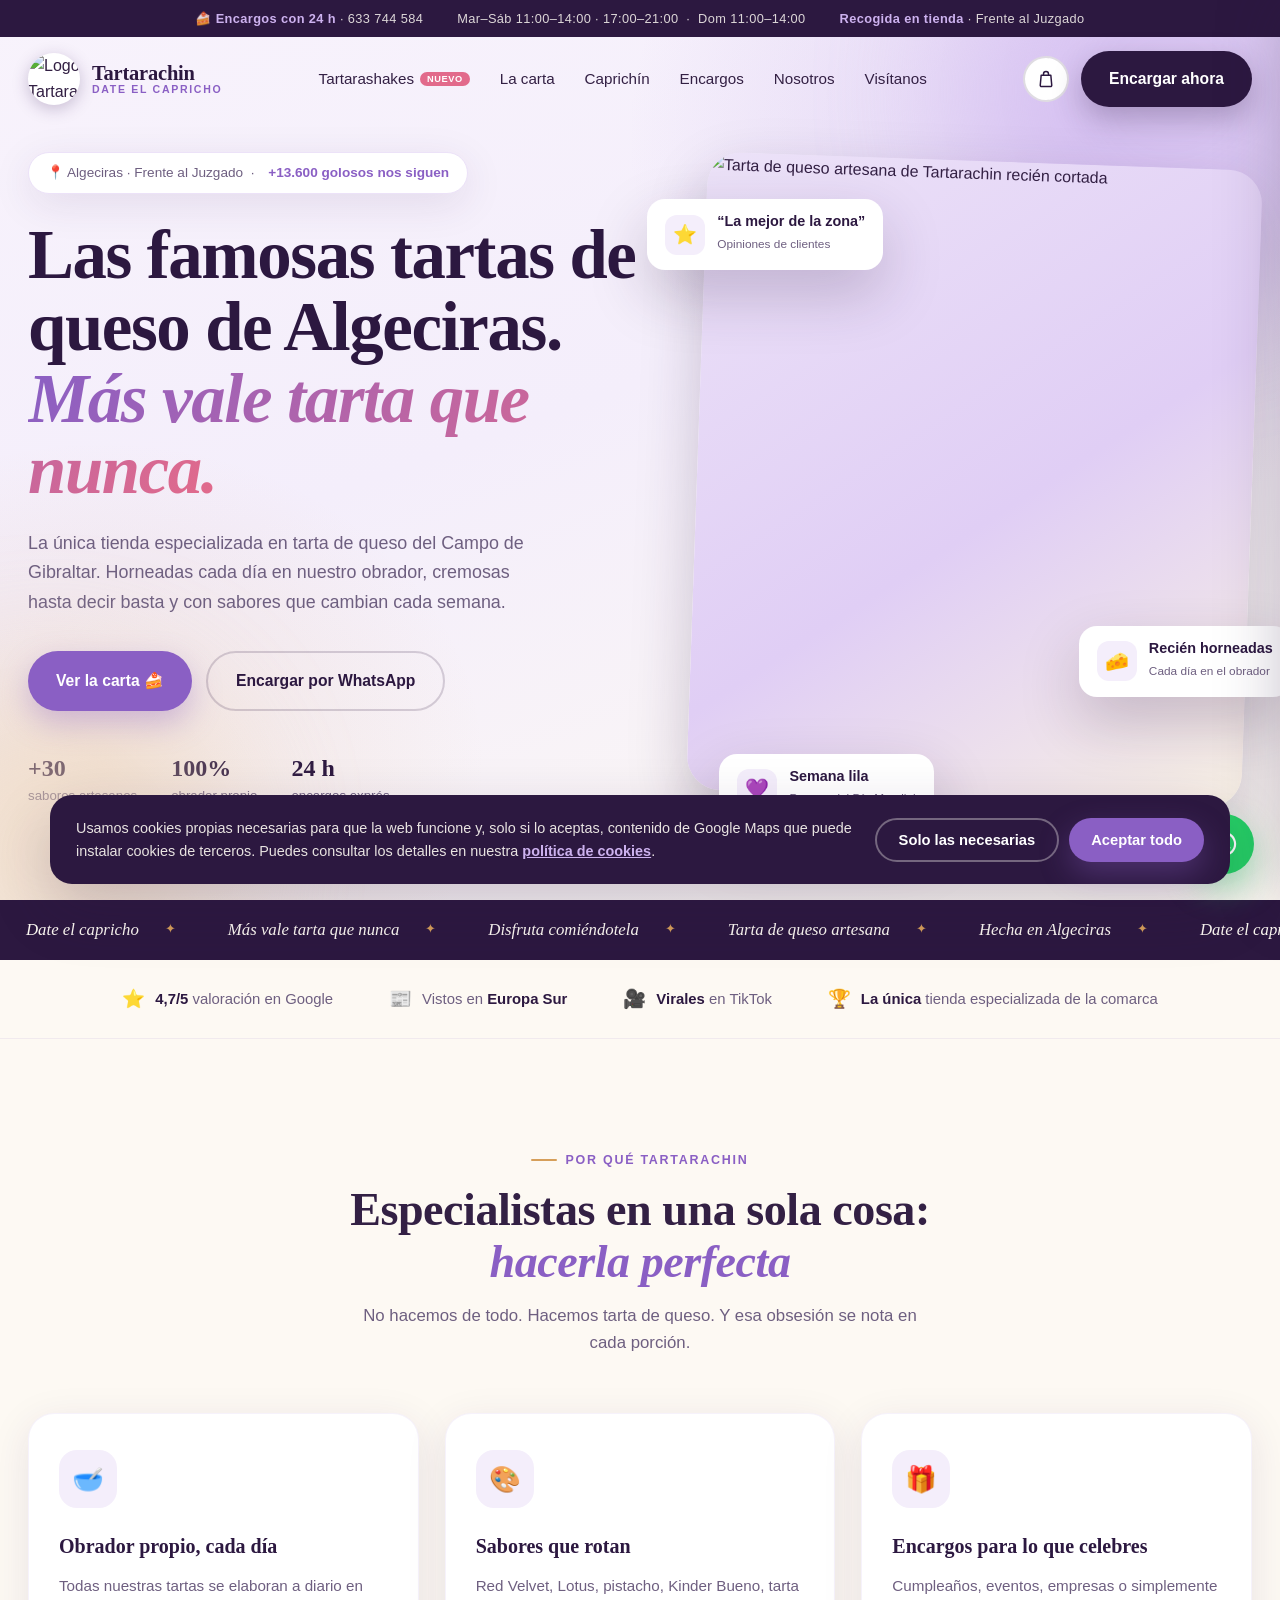
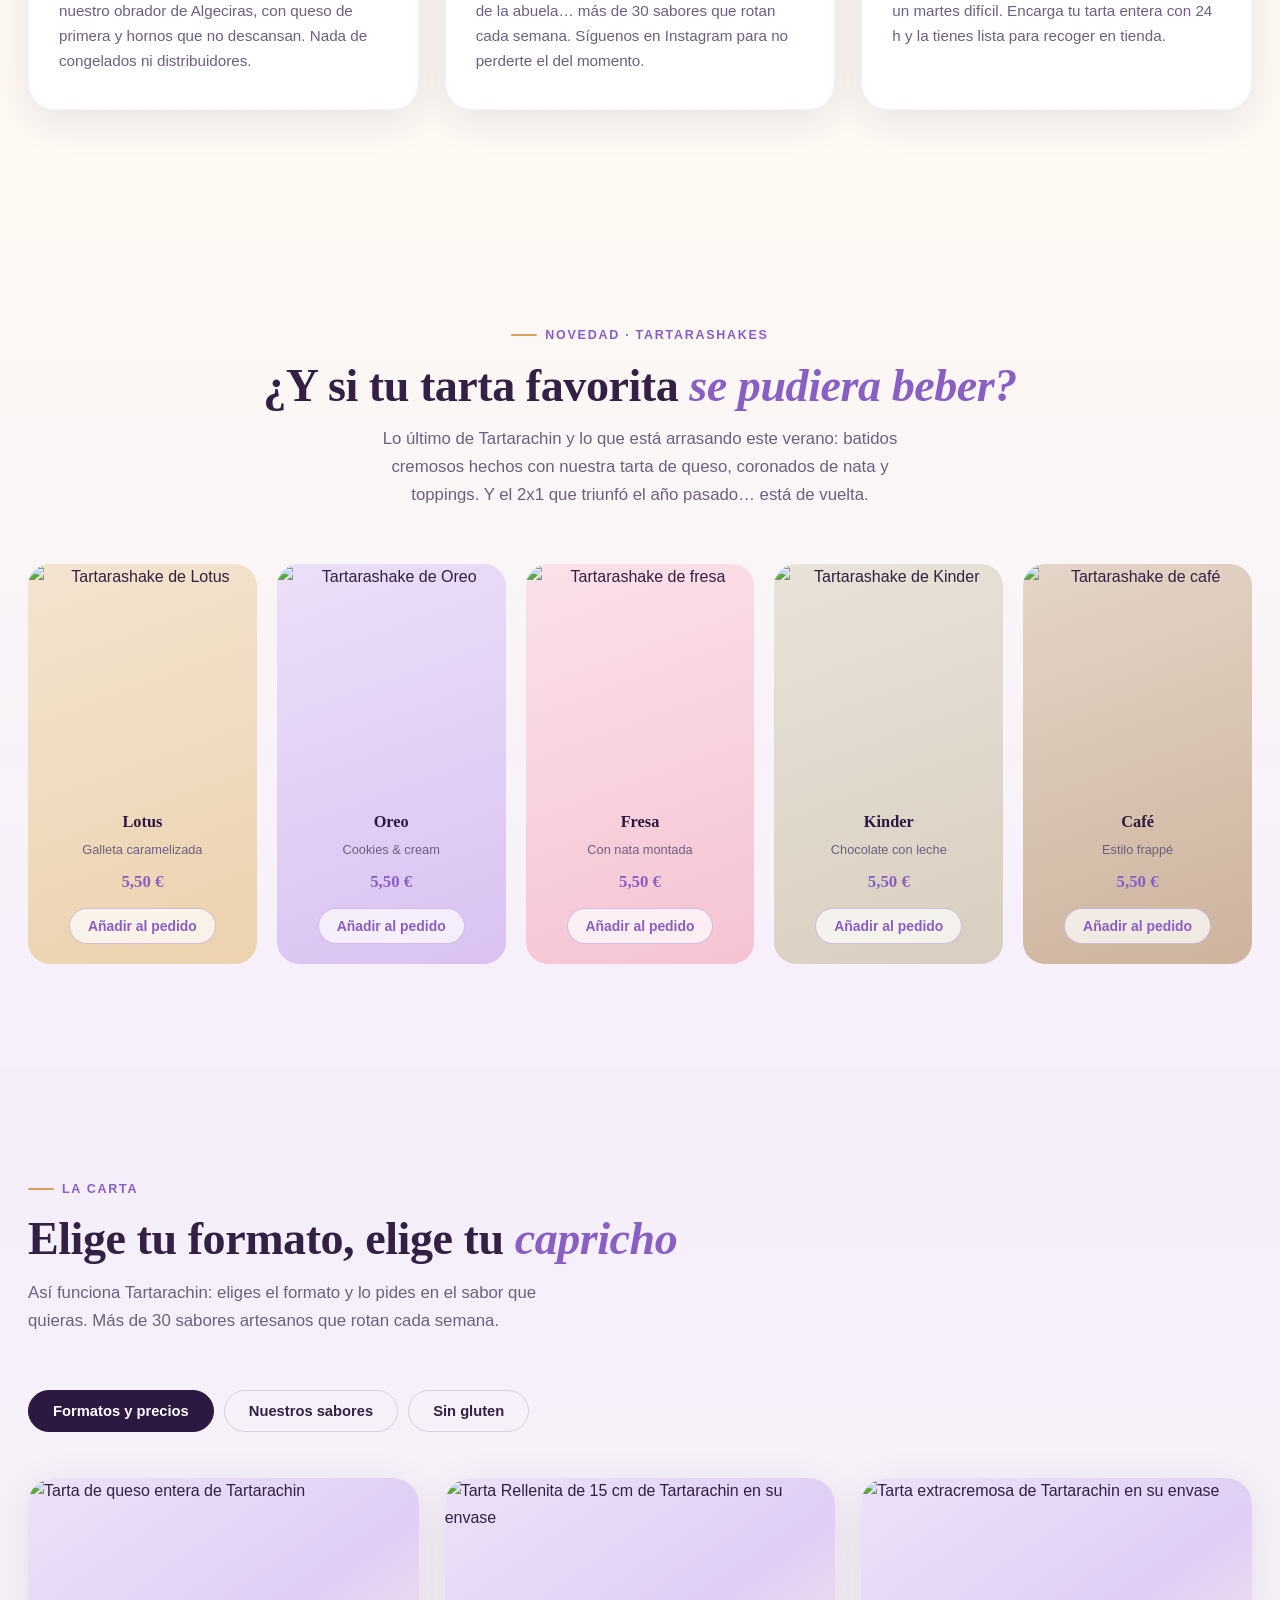
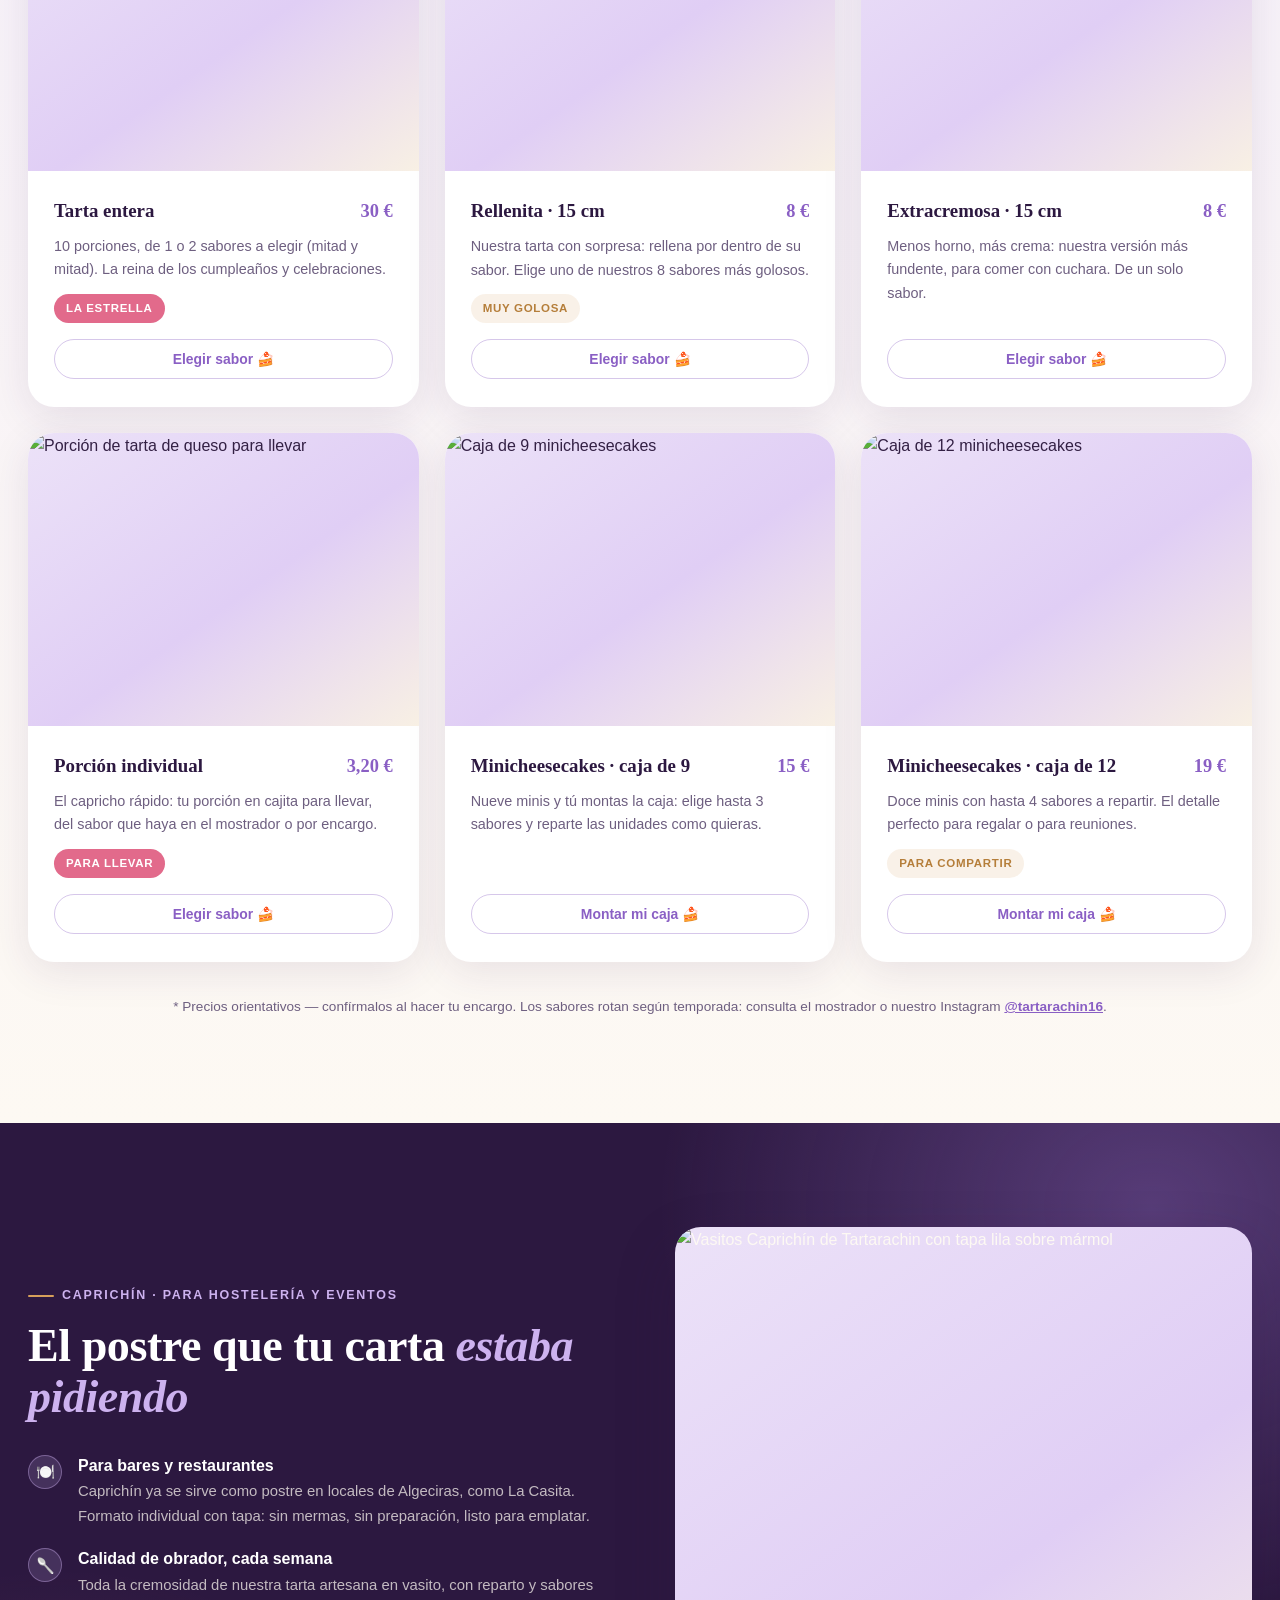
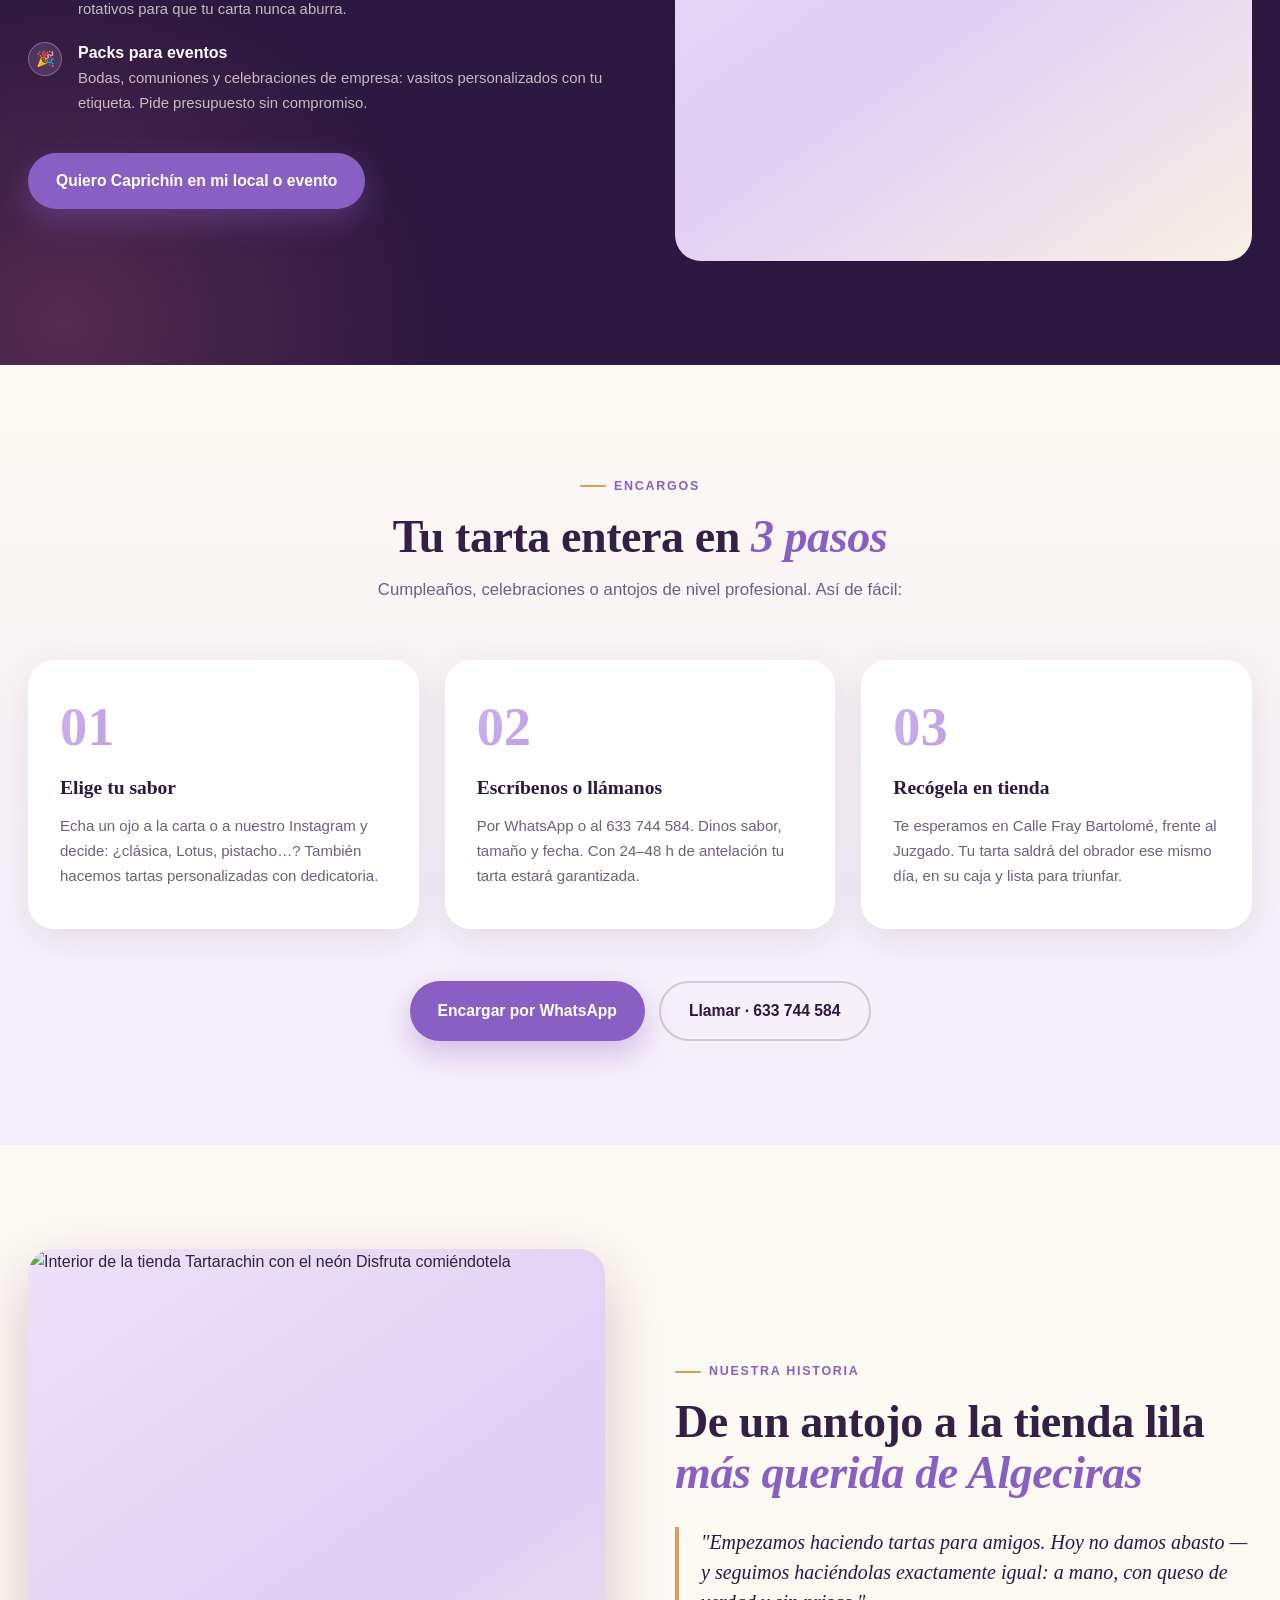
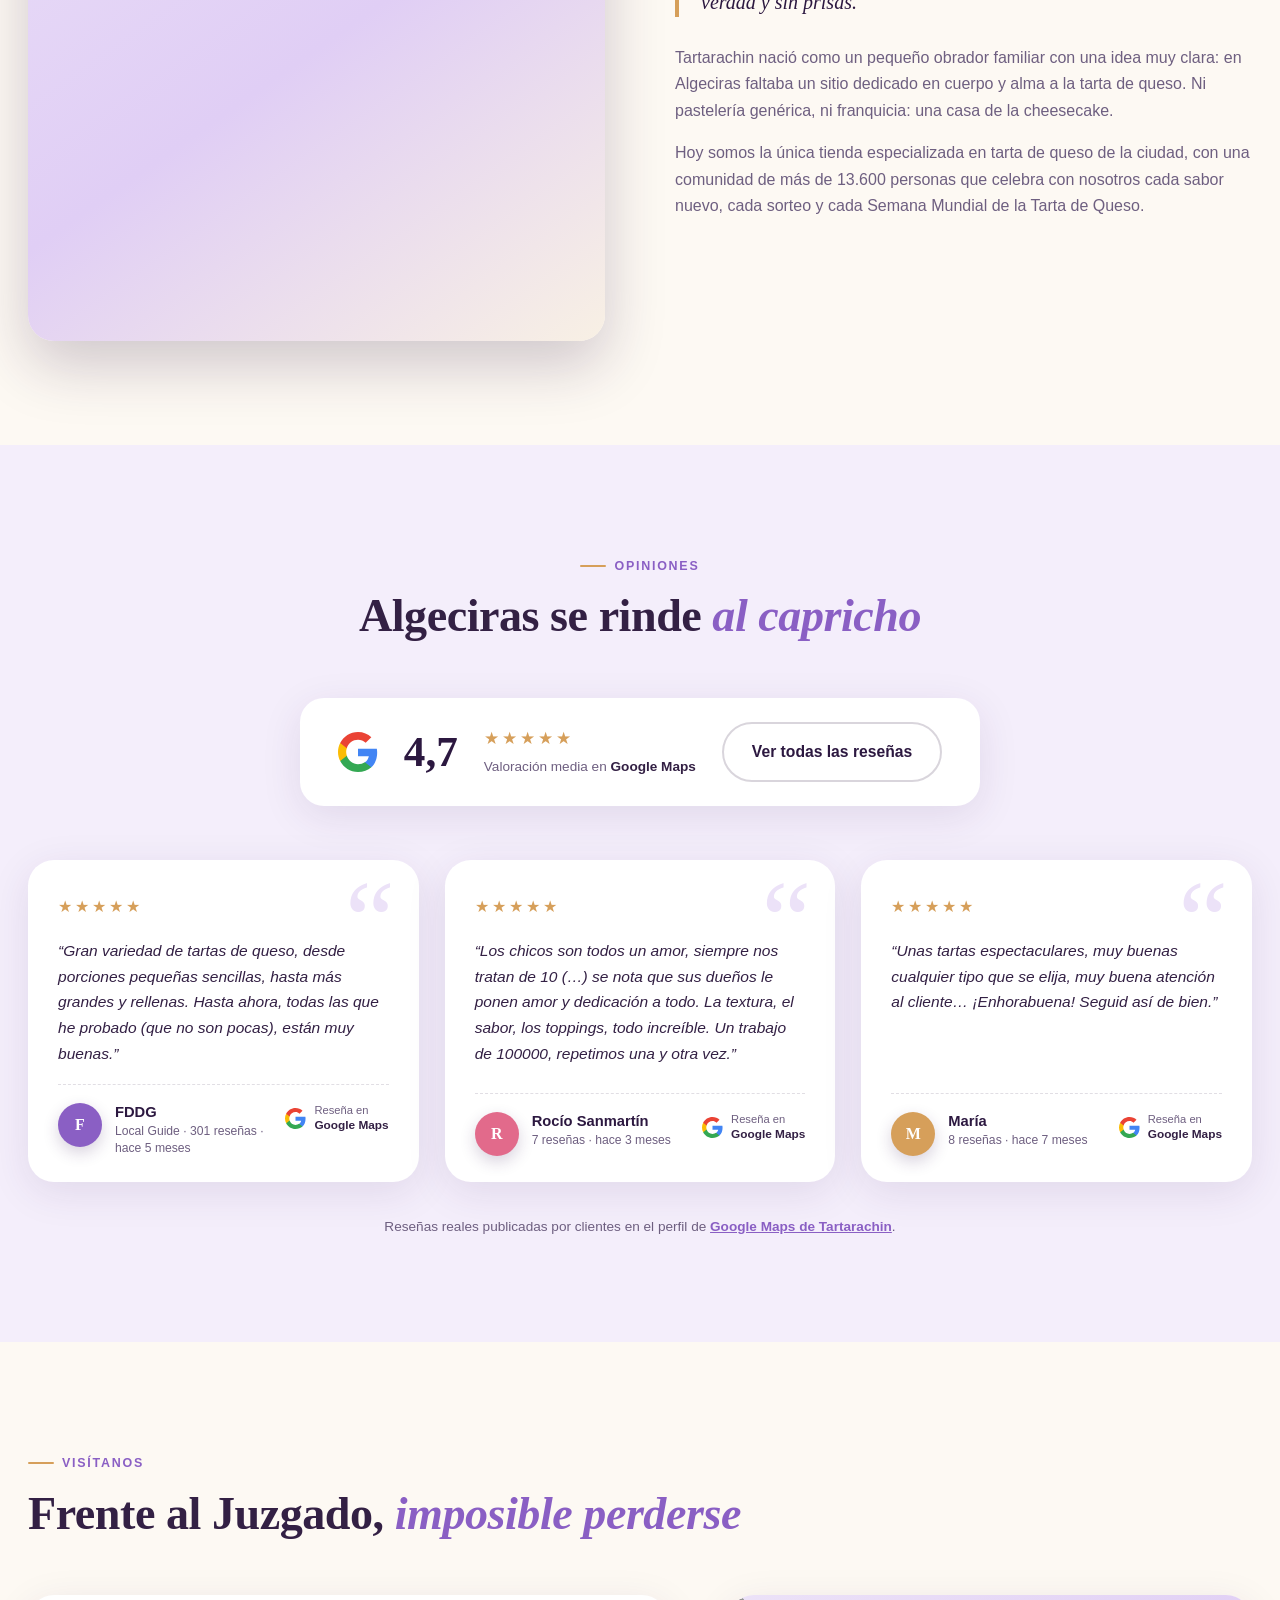
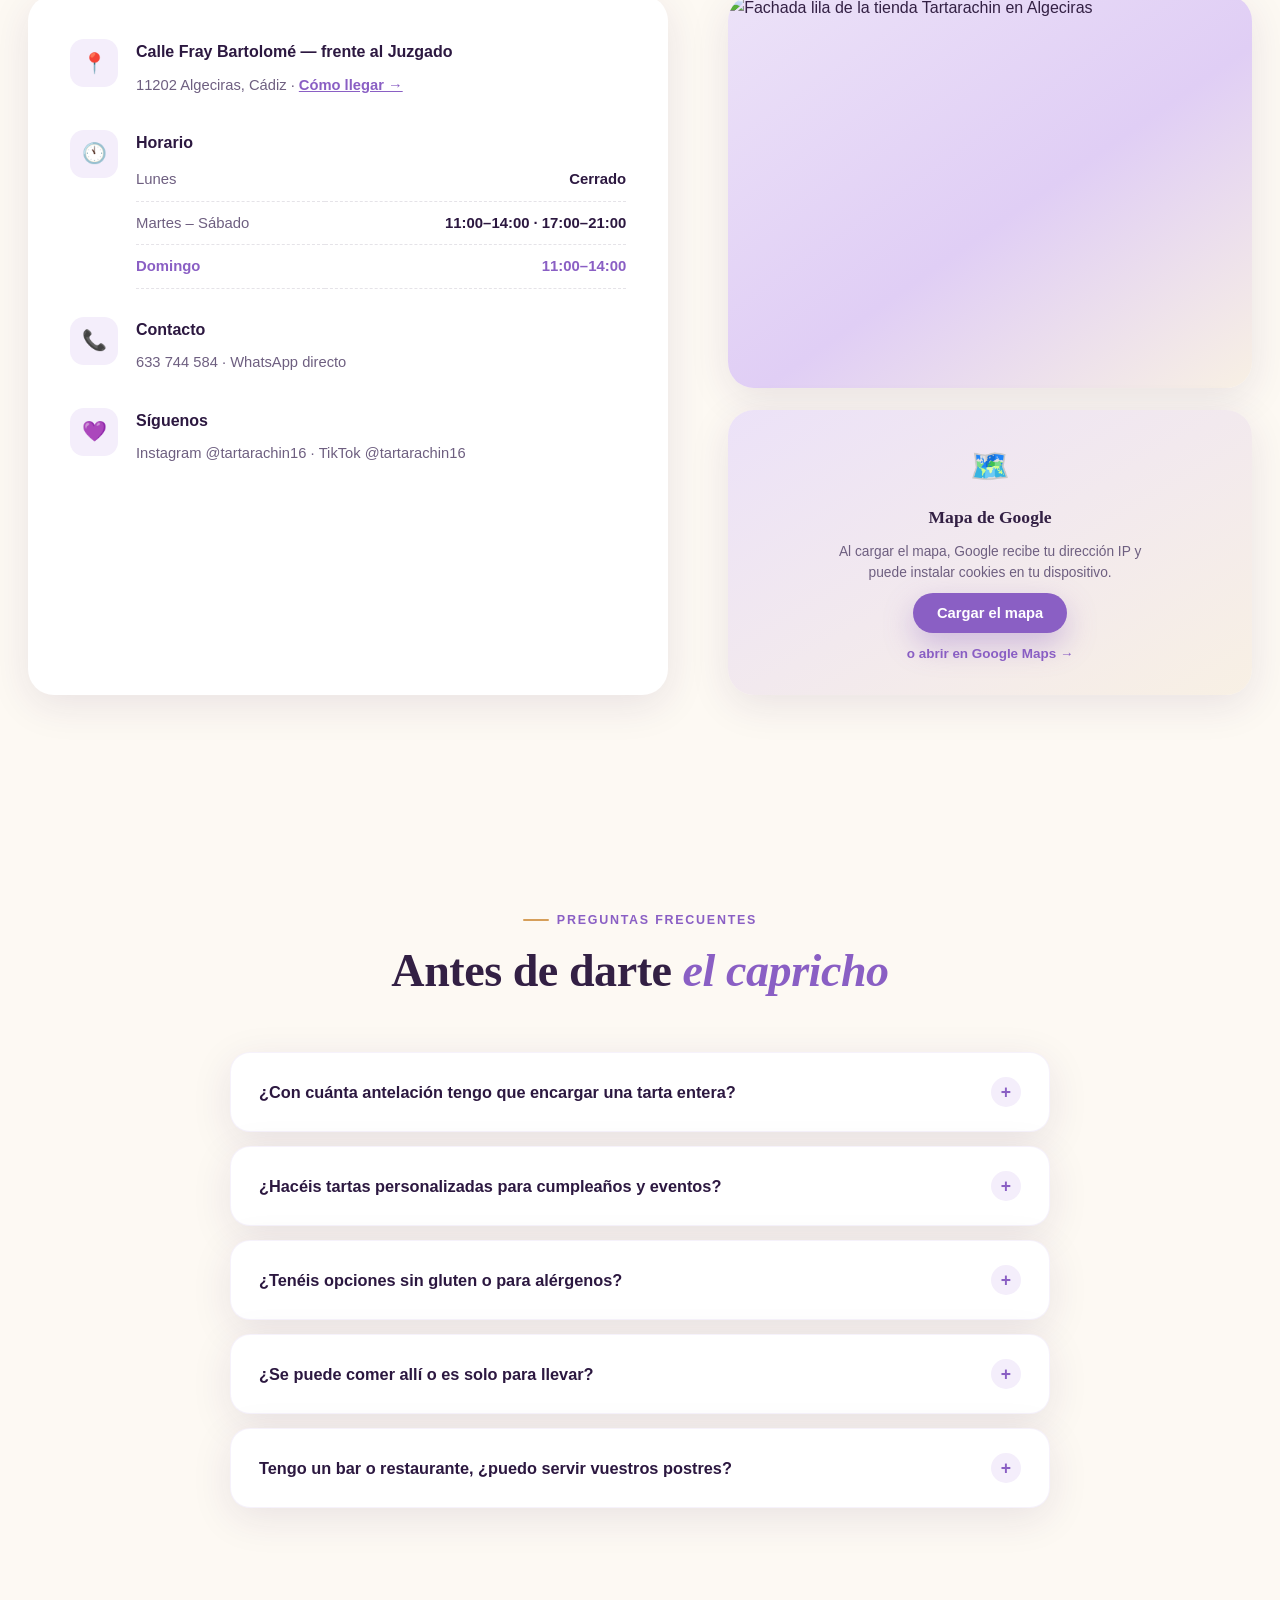
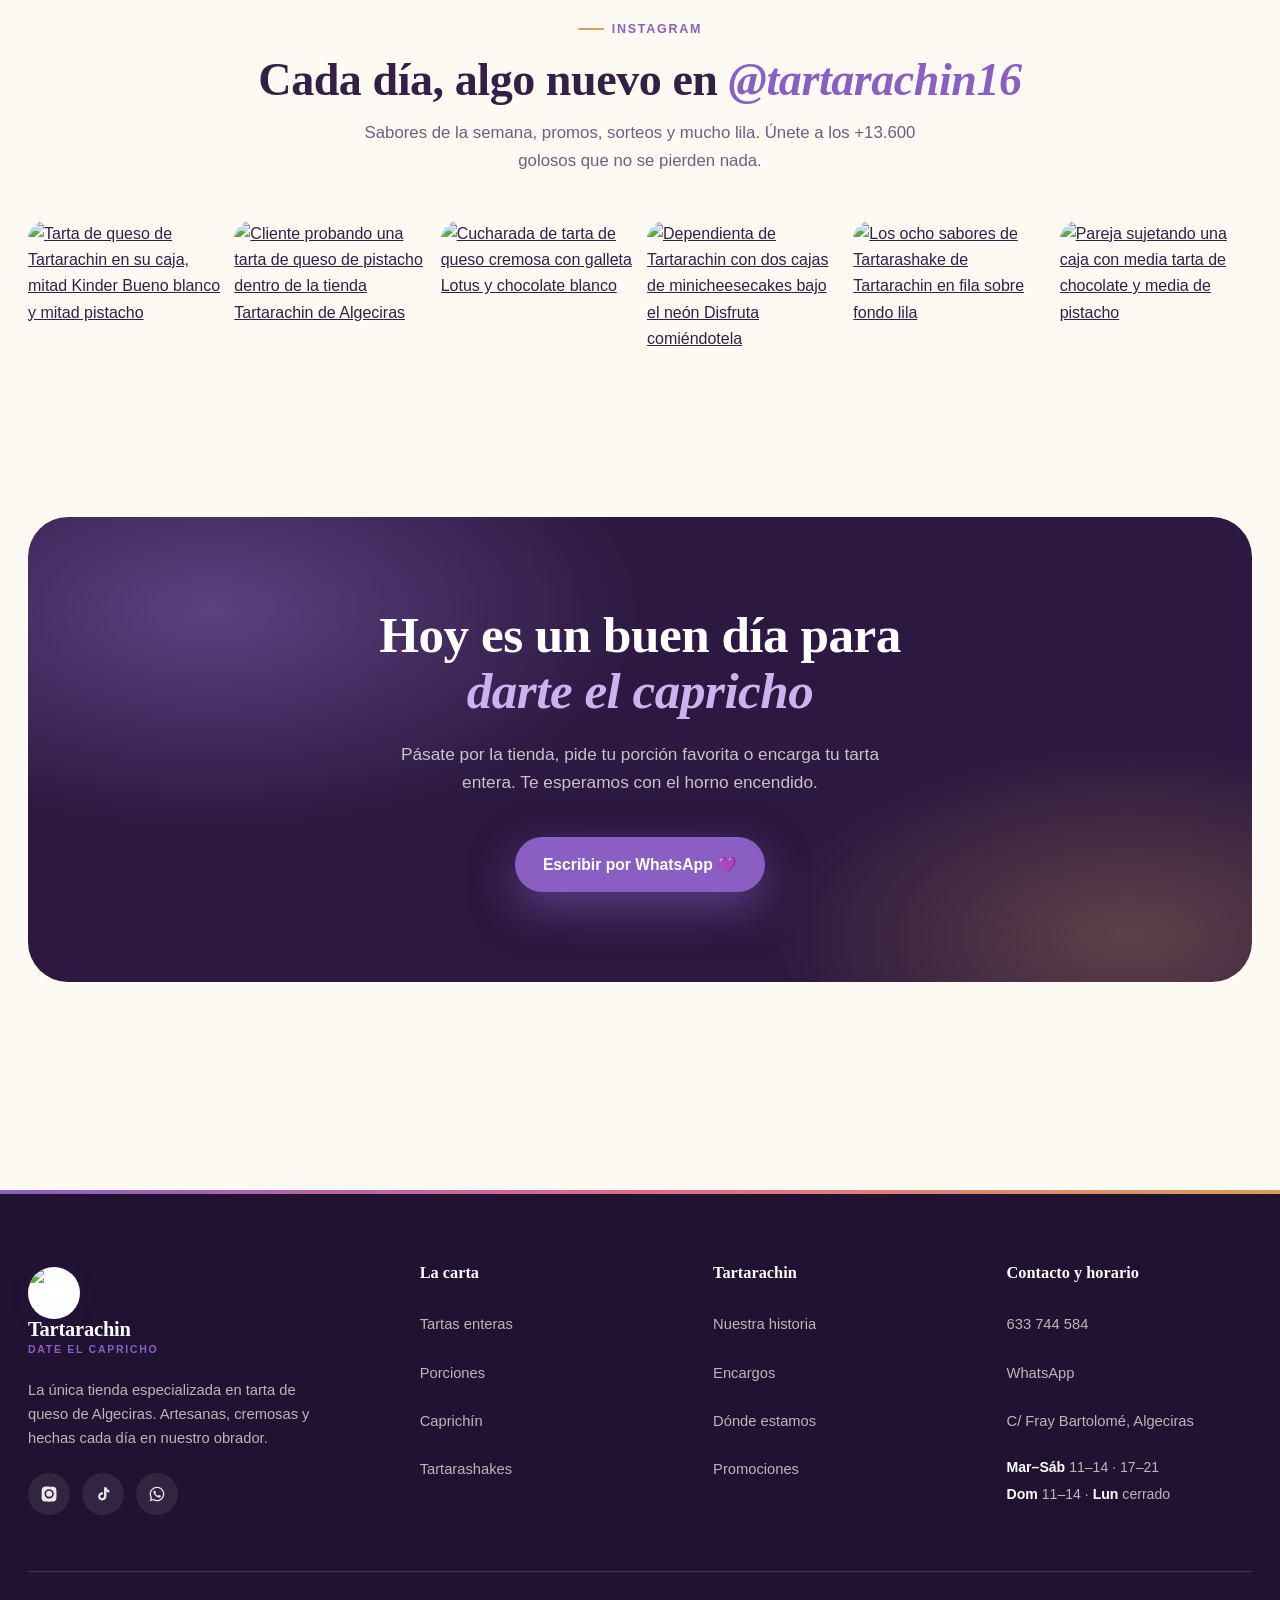
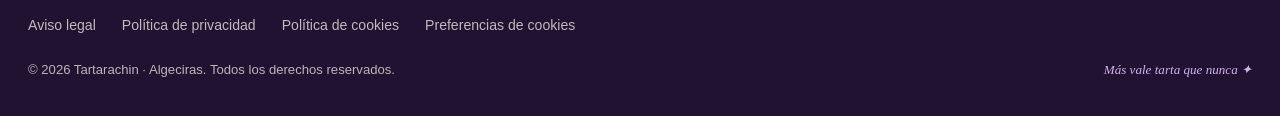
==== index.html @ ac7dce31 "Add files via upload" ====
<!DOCTYPE html>
<html lang="es">
<head>
<meta charset="UTF-8">
<meta name="robots" content="noindex, nofollow">
<meta name="viewport" content="width=device-width, initial-scale=1.0">
<title>Tartarachin · Las famosas tartas de queso de Algeciras</title>
<meta name="description" content="Tartarachin, la única tienda especializada en tarta de queso de Algeciras. Tartas artesanas, vasitos Caprichín, Tartarashakes y encargos. Calle Fray Bartolomé, frente al Juzgado.">
<link rel="canonical" href="https://www.tartarachin.es/">

<!-- ===== Open Graph / redes sociales ===== -->
<meta property="og:type" content="website">
<meta property="og:site_name" content="Tartarachin">
<meta property="og:locale" content="es_ES">
<meta property="og:url" content="https://www.tartarachin.es/">
<meta property="og:title" content="Tartarachin · Las famosas tartas de queso de Algeciras">
<meta property="og:description" content="La única tienda especializada en tarta de queso de Algeciras. Más de 30 sabores artesanos, vasitos Caprichín, Tartarashakes y encargos con 24 h. Frente al Juzgado.">
<meta property="og:image" content="https://www.tartarachin.es/img/og-tartarachin.jpg">
<meta property="og:image:width" content="1200">
<meta property="og:image:height" content="630">
<meta property="og:image:alt" content="Porción de tarta de queso de Tartarachin sobre fondo lila con el lema Más vale tarta que nunca">
<meta name="twitter:card" content="summary_large_image">
<meta name="twitter:title" content="Tartarachin · Las famosas tartas de queso de Algeciras">
<meta name="twitter:description" content="Tartas de queso artesanas hechas cada día en nuestro obrador de Algeciras. Más de 30 sabores, encargos con 24 h y recogida en tienda.">
<meta name="twitter:image" content="https://www.tartarachin.es/img/og-tartarachin.jpg">
<meta name="theme-color" content="#2c1840">
<meta name="geo.region" content="ES-CA">
<meta name="geo.placename" content="Algeciras">
<meta name="geo.position" content="36.13798045;-5.45263980">
<meta name="ICBM" content="36.13798045, -5.45263980">

<link rel="preload" as="font" type="font/woff2" href="fonts/outfit-latin-400-normal.woff2" crossorigin>
<link rel="preload" as="font" type="font/woff2" href="fonts/fraunces-latin-700-normal.woff2" crossorigin>
<link rel="stylesheet" href="fonts.css">
<link rel="icon" type="image/png" href="img/favicon.png">
<link rel="preload" as="image" href="img/tarta-queso-artesana-hero.webp" fetchpriority="high">
<style>
:root{
  --berenjena:#2c1840;
  --berenjena-2:#3b2356;
  --lila:#8a5fc4;
  --lila-2:#a77fe0;
  --lila-claro:#cdb2ef;
  --lavanda:#f4eefb;
  --lavanda-2:#ece2f8;
  --crema:#fdf9f3;
  --crema-2:#f8f0e4;
  --biscuit:#d69f5a;
  --biscuit-oscuro:#b57e3a;
  --fresa:#e26a8b;
  --tinta:#332044;
  --tinta-suave:#6e5f80;
  --blanco:#ffffff;
  --radius:26px;
  --shadow-soft:0 10px 40px rgba(60,30,90,.10);
  --shadow-deep:0 24px 60px rgba(44,24,64,.22);
}
*{margin:0;padding:0;box-sizing:border-box}
[hidden]{display:none!important}
html{scroll-behavior:smooth;overflow-x:hidden}
body{
  font-family:'Outfit',sans-serif;
  color:var(--tinta);
  background:var(--crema);
  line-height:1.65;
  overflow-x:hidden;
}
h1,h2,h3,.display{font-family:'Fraunces',serif}
img{max-width:100%;display:block}
a{color:inherit}
::selection{background:var(--lila);color:#fff}

.wrap{max-width:1320px;margin:0 auto;padding:0 28px}

/* ---------- utilidades ---------- */
.eyebrow{
  display:inline-flex;align-items:center;gap:8px;
  font-size:.78rem;font-weight:600;letter-spacing:.14em;text-transform:uppercase;
  color:var(--lila);margin-bottom:14px;
}
.eyebrow::before{content:"";width:26px;height:2px;background:var(--biscuit);border-radius:2px}
.section-title{font-size:clamp(1.9rem,3.6vw,2.9rem);font-weight:700;line-height:1.12;letter-spacing:-.01em}
.section-title em{font-style:italic;color:var(--lila);font-weight:600}
.section-sub{color:var(--tinta-suave);max-width:560px;margin-top:14px;font-size:1.05rem}
.btn{
  display:inline-flex;align-items:center;gap:10px;
  padding:15px 28px;border-radius:999px;font-weight:600;font-size:.98rem;
  text-decoration:none;transition:transform .25s ease, box-shadow .25s ease, background .25s ease;
  cursor:pointer;border:none;font-family:'Outfit',sans-serif;
}
.btn-primary{background:var(--berenjena);color:#fff;box-shadow:0 12px 30px rgba(44,24,64,.28)}
.btn-primary:hover{transform:translateY(-3px);background:var(--berenjena-2)}
.btn-lila{background:var(--lila);color:#fff;box-shadow:0 12px 30px rgba(138,95,196,.35)}
.btn-lila:hover{transform:translateY(-3px);background:var(--lila-2)}
.btn-ghost{background:transparent;color:var(--berenjena);border:2px solid rgba(44,24,64,.18)}
.btn-ghost:hover{border-color:var(--berenjena);transform:translateY(-3px)}
.reveal{opacity:0;transform:translateY(34px);transition:opacity .8s cubic-bezier(.2,.65,.3,1), transform .8s cubic-bezier(.2,.65,.3,1)}
.reveal.in{opacity:1;transform:none}

/* ---------- placeholder de foto ---------- */
.ph{
  position:relative;overflow:hidden;border-radius:var(--radius);
  background:linear-gradient(145deg,var(--lavanda-2),#e0cef5 55%,var(--crema-2));
  display:flex;align-items:center;justify-content:center;
}
.ph::after{
  content:"";position:absolute;inset:0;
  background:radial-gradient(120% 90% at 20% 10%,rgba(255,255,255,.55),transparent 55%);
}
.ph .ph-tag{
  position:absolute;bottom:14px;left:14px;z-index:2;
  background:rgba(44,24,64,.72);color:#fff;backdrop-filter:blur(6px);
  font-size:.72rem;font-weight:500;letter-spacing:.04em;
  padding:6px 12px;border-radius:999px;display:flex;align-items:center;gap:6px;
}
.ph svg{width:44%;max-width:210px;opacity:.9;position:relative;z-index:1;filter:drop-shadow(0 14px 24px rgba(60,30,90,.18))}
.ph img.real{position:absolute;inset:0;width:100%;height:100%;object-fit:cover;z-index:1}
.ph.has-img::after{display:none}


/* ---------- accesibilidad ---------- */
.sr-only{position:absolute;width:1px;height:1px;padding:0;margin:-1px;overflow:hidden;clip:rect(0 0 0 0);white-space:nowrap;border:0}
.skip-link{
  position:absolute;left:50%;transform:translate(-50%,-140%);z-index:300;
  background:var(--berenjena);color:#fff;padding:12px 22px;border-radius:0 0 14px 14px;
  text-decoration:none;font-weight:600;transition:transform .2s ease;
}
.skip-link:focus{transform:translate(-50%,0)}
:focus-visible{outline:3px solid var(--lila);outline-offset:3px;border-radius:6px}
.btn:focus-visible,.add-btn:focus-visible{outline-offset:4px}
@media (prefers-reduced-motion: reduce){
  html{scroll-behavior:auto}
  *,*::before,*::after{
    animation-duration:.01ms!important;animation-iteration-count:1!important;
    transition-duration:.01ms!important;scroll-behavior:auto!important;
  }
  .reveal{opacity:1!important;transform:none!important}
}
.faq-h{margin:0;font:inherit}
.faq-item.open .faq-q .plus{transform:rotate(45deg)}
/* zonas de toque cómodas en enlaces de texto pequeños */
.foot-grid a{display:inline-block;padding:7px 0;min-height:24px}
.foot-grid .socials a{padding:0}
.info-row a{display:inline-block;padding:5px 0}

/* ---------- enlaces legales del footer ---------- */
.foot-legal{
  display:flex;flex-wrap:wrap;gap:8px 26px;align-items:center;
  padding-top:34px;border-top:1px solid rgba(253,249,243,.14);
}
.foot-legal a,.foot-legal button{
  color:rgba(253,249,243,.72);font-size:.88rem;text-decoration:none;
  background:none;border:none;padding:8px 0;cursor:pointer;font-family:inherit;
}
.foot-legal a:hover,.foot-legal button:hover{color:var(--lila-claro);text-decoration:underline}
footer .foot-bottom{border-top:none;padding-top:14px}

/* ---------- mapa con consentimiento ---------- */
.mapa-consent{
  height:100%;min-height:240px;display:flex;flex-direction:column;
  align-items:center;justify-content:center;gap:10px;text-align:center;padding:30px 24px;
  background:linear-gradient(150deg,var(--lavanda-2),var(--crema-2));
}
.mapa-consent .mapa-ico{font-size:2rem}
.mapa-consent b{font-family:'Fraunces',serif;font-size:1.1rem}
.mapa-consent p{font-size:.86rem;color:var(--tinta-suave);max-width:330px;line-height:1.5}
.mapa-consent .btn{padding:12px 24px;font-size:.92rem}
.mapa-consent a{font-size:.84rem;color:var(--lila);font-weight:600;text-decoration:none}
.mapa-consent a:hover{text-decoration:underline}

/* ---------- banner de cookies ---------- */
.cookie-bar{
  position:fixed;left:16px;right:16px;bottom:16px;z-index:250;
  background:var(--berenjena);color:rgba(253,249,243,.9);
  border-radius:22px;box-shadow:var(--shadow-deep);
  padding:22px 26px;display:none;gap:20px;align-items:center;flex-wrap:wrap;
  max-width:1180px;margin:0 auto;
}
.cookie-bar.show{display:flex}
.cookie-bar p{font-size:.9rem;flex:1;min-width:260px;line-height:1.55}
.cookie-bar a{color:var(--lila-claro);font-weight:600}
.cookie-actions{display:flex;gap:10px;flex-wrap:wrap}
.cookie-actions .btn{padding:12px 22px;font-size:.92rem}
.btn-outline-light{background:transparent;color:#fff;border:2px solid rgba(253,249,243,.35)}
.btn-outline-light:hover{border-color:#fff;transform:translateY(-2px)}
@media(max-width:640px){
  .cookie-bar{left:10px;right:10px;bottom:10px;padding:20px;border-radius:20px}
  .cookie-actions{width:100%}
  .cookie-actions .btn{flex:1;justify-content:center}
}

/* ---------- header ---------- */
header{
  position:fixed;top:0;left:0;right:0;z-index:100;
  transition:background .35s ease, box-shadow .35s ease;
}
header.scrolled{background:rgba(253,249,243,.92);backdrop-filter:blur(14px);box-shadow:0 6px 30px rgba(44,24,64,.08)}
.topbar{background:var(--berenjena);color:rgba(253,249,243,.85);font-size:.8rem;letter-spacing:.03em;overflow:hidden;max-height:44px;transition:max-height .35s ease}
.topbar .wrap{display:flex;justify-content:center;gap:8px 34px;padding-top:8px;padding-bottom:8px;flex-wrap:wrap}
.topbar b{color:var(--lila-claro);font-weight:600}
.topbar a{text-decoration:none}
header.scrolled .topbar{max-height:0}
.nav{display:flex;align-items:center;justify-content:space-between;gap:20px;padding-top:14px;padding-bottom:14px;transition:padding .35s ease}
header.scrolled .nav{padding-top:8px;padding-bottom:8px}
.logo-img{width:52px;height:52px;border-radius:50%;flex-shrink:0;box-shadow:0 4px 16px rgba(60,30,90,.25);background:#fff;transition:transform .3s ease}
.logo:hover .logo-img{transform:rotate(-8deg) scale(1.05)}
.logo{display:flex;align-items:center;gap:12px;text-decoration:none}
.logo-badge{
  width:46px;height:46px;border-radius:50%;
  background:conic-gradient(from 210deg,var(--lila),var(--fresa),var(--biscuit),var(--lila));
  display:flex;align-items:center;justify-content:center;flex-shrink:0;
}
.logo-badge span{
  width:38px;height:38px;border-radius:50%;background:var(--crema);
  display:flex;align-items:center;justify-content:center;font-size:1.15rem;
}
.logo-text{line-height:1.05}
.logo-text b{font-family:'Fraunces',serif;font-weight:900;font-size:1.28rem;color:var(--berenjena);letter-spacing:-.01em}
.logo-text small{display:block;font-size:.66rem;letter-spacing:.16em;text-transform:uppercase;color:var(--lila);font-weight:600}
.nav-links{display:flex;gap:30px;list-style:none}
.nav-links a{text-decoration:none;font-weight:500;font-size:.95rem;color:var(--tinta);position:relative;padding:4px 0}
.nav-links a::after{content:"";position:absolute;left:0;bottom:-2px;width:0;height:2px;background:var(--lila);border-radius:2px;transition:width .3s ease}
.nav-links a:hover::after{width:100%}
.nav-cta{display:flex;align-items:center;gap:12px}
.burger{display:none;background:none;border:none;cursor:pointer;padding:8px}
.burger span{display:block;width:24px;height:2.6px;background:var(--berenjena);border-radius:3px;margin:5px 0;transition:.3s}

/* ---------- hero ---------- */
.hero{
  position:relative;min-height:100svh;display:flex;align-items:center;
  background:
    radial-gradient(60% 70% at 85% 15%,rgba(167,127,224,.28),transparent 60%),
    radial-gradient(50% 60% at 8% 85%,rgba(214,159,90,.16),transparent 60%),
    linear-gradient(160deg,#f8f3fc 0%,var(--lavanda) 45%,var(--crema) 100%);
  padding:150px 0 90px;overflow:hidden;
}
.hero-grid{display:grid;grid-template-columns:1.05fr .95fr;gap:56px;align-items:center}
.hero-kicker{
  display:inline-flex;align-items:center;gap:10px;background:#fff;
  border:1px solid var(--lavanda-2);border-radius:999px;padding:9px 18px;
  font-size:.85rem;font-weight:500;color:var(--tinta-suave);
  box-shadow:var(--shadow-soft);margin-bottom:26px;
}
.hero-kicker b{color:var(--lila);font-weight:700}
.hero h1{
  font-size:clamp(2.6rem,5.4vw,4.3rem);font-weight:900;line-height:1.04;
  letter-spacing:-.02em;color:var(--berenjena);
}
.hero h1 em{
  font-style:italic;font-weight:600;color:var(--lila);
  background:linear-gradient(120deg,var(--lila),var(--fresa));
  -webkit-background-clip:text;background-clip:text;-webkit-text-fill-color:transparent;
}
.hero-sub{margin:22px 0 34px;font-size:1.12rem;color:var(--tinta-suave);max-width:520px}
.hero-actions{display:flex;gap:14px;flex-wrap:wrap;margin-bottom:44px}
.hero-proof{display:flex;gap:34px;flex-wrap:wrap}
.proof b{font-family:'Fraunces',serif;font-size:1.5rem;font-weight:700;color:var(--berenjena);display:block;line-height:1.1}
.proof span{font-size:.83rem;color:var(--tinta-suave)}
.hero-visual{position:relative}
.hero-card{
  position:relative;border-radius:34px;overflow:hidden;
  box-shadow:var(--shadow-deep);transform:rotate(2deg);
  aspect-ratio:4/4.6;
}
.hero-card .ph{position:absolute;inset:0;border-radius:0}
.float-chip{
  position:absolute;background:#fff;border-radius:18px;box-shadow:var(--shadow-deep);
  padding:14px 18px;display:flex;align-items:center;gap:12px;z-index:3;
  animation:float 5.5s ease-in-out infinite;
}
.float-chip .fc-ico{
  width:40px;height:40px;border-radius:12px;display:flex;align-items:center;justify-content:center;
  font-size:1.2rem;background:var(--lavanda);
}
.float-chip b{display:block;font-size:.9rem;color:var(--berenjena);line-height:1.15}
.float-chip small{font-size:.74rem;color:var(--tinta-suave)}
.chip-1{top:6%;left:-9%;animation-delay:0s}
.chip-2{bottom:16%;right:-7%;animation-delay:1.6s}
.chip-3{bottom:-4%;left:4%;animation-delay:.8s}
@keyframes float{0%,100%{transform:translateY(0)}50%{transform:translateY(-12px)}}
.hero-blob{position:absolute;border-radius:50%;filter:blur(70px);opacity:.5;pointer-events:none}
.blob-1{width:420px;height:420px;background:var(--lila-claro);top:-120px;right:-100px}
.blob-2{width:340px;height:340px;background:#f0d8b8;bottom:-120px;left:-120px}

/* ---------- marquee ---------- */
.marquee{
  background:var(--berenjena);color:var(--crema);overflow:hidden;
  padding:16px 0;position:relative;
}
.marquee-track{display:flex;gap:0;white-space:nowrap;animation:scroll 55s linear infinite;width:max-content}
.marquee-track span{
  font-family:'Fraunces',serif;font-style:italic;font-size:1.05rem;font-weight:500;
  padding:0 26px;display:flex;align-items:center;gap:26px;
}
.marquee-track span::after{content:"✦";font-style:normal;color:var(--biscuit);font-size:.8rem}
@keyframes scroll{to{transform:translateX(-50%)}}

/* ---------- secciones ---------- */
section{padding:104px 0}
.sec-head{margin-bottom:56px}
.sec-head.center{text-align:center}
.sec-head.center .section-sub{margin-left:auto;margin-right:auto}

/* ---------- por qué / valor ---------- */
.value{background:var(--crema)}
.value-grid{display:grid;grid-template-columns:repeat(3,1fr);gap:26px}
.value-card{
  background:#fff;border-radius:var(--radius);padding:36px 30px;
  box-shadow:var(--shadow-soft);border:1px solid rgba(138,95,196,.08);
  transition:transform .3s ease, box-shadow .3s ease;position:relative;overflow:hidden;
}
.value-card:hover{transform:translateY(-8px);box-shadow:var(--shadow-deep)}
.value-card::before{
  content:"";position:absolute;top:0;left:0;right:0;height:5px;
  background:linear-gradient(90deg,var(--lila),var(--fresa),var(--biscuit));
  opacity:0;transition:opacity .3s ease;
}
.value-card:hover::before{opacity:1}
.value-ico{
  width:58px;height:58px;border-radius:18px;background:var(--lavanda);
  display:flex;align-items:center;justify-content:center;font-size:1.6rem;margin-bottom:22px;
}
.value-card h3{font-size:1.25rem;font-weight:700;color:var(--berenjena);margin-bottom:10px}
.value-card p{font-size:.95rem;color:var(--tinta-suave)}

/* ---------- carta ---------- */
.carta{background:linear-gradient(180deg,var(--lavanda) 0%,var(--crema) 100%)}
.tabs{display:flex;gap:10px;flex-wrap:wrap;margin-bottom:46px}
.tab{
  padding:12px 24px;border-radius:999px;border:1.5px solid rgba(44,24,64,.14);
  background:transparent;font-family:'Outfit',sans-serif;font-weight:600;font-size:.92rem;
  color:var(--tinta);cursor:pointer;transition:.25s;
}
.tab:hover{border-color:var(--lila)}
.tab.active{background:var(--berenjena);border-color:var(--berenjena);color:#fff}
.carta-grid{display:grid;grid-template-columns:repeat(3,1fr);gap:26px}
.carta-panel{display:none}
.carta-panel.active{display:block;animation:fadeIn .5s ease}
@keyframes fadeIn{from{opacity:0;transform:translateY(14px)}to{opacity:1;transform:none}}
.dish{
  background:#fff;border-radius:var(--radius);overflow:hidden;
  box-shadow:var(--shadow-soft);transition:transform .3s ease, box-shadow .3s ease;
}
.dish:hover{transform:translateY(-8px);box-shadow:var(--shadow-deep)}
.dish .ph{aspect-ratio:4/3;border-radius:0}
.dish{display:flex;flex-direction:column}
.dish-body{padding:24px 26px 28px;display:flex;flex-direction:column;flex:1}
.dish .add-btn{margin-top:auto}
.dish .badge+.add-btn{margin-top:16px}
.dish-top{display:flex;justify-content:space-between;align-items:baseline;gap:12px;margin-bottom:8px}
.dish h3{font-size:1.18rem;font-weight:700;color:var(--berenjena)}
.dish .price{font-family:'Fraunces',serif;font-weight:700;font-size:1.15rem;color:var(--lila);white-space:nowrap}
.dish p{font-size:.9rem;color:var(--tinta-suave)}
.dish .badge{
  display:inline-block;margin-top:12px;font-size:.72rem;font-weight:600;letter-spacing:.06em;
  text-transform:uppercase;color:var(--biscuit-oscuro);background:rgba(214,159,90,.14);
  padding:5px 12px;border-radius:999px;
}
.badge.pop{color:#fff;background:var(--fresa)}
.dish .badge{align-self:flex-start}
.carta-note{margin-top:34px;font-size:.85rem;color:var(--tinta-suave);text-align:center}
.flavor-sel{width:100%;margin-top:16px;padding:11px 14px;border-radius:14px;border:1.6px solid rgba(138,95,196,.3);background:#fff;font-family:'Outfit',sans-serif;font-size:.88rem;color:var(--tinta);cursor:pointer;transition:border-color .25s}
.flavor-sel:focus{outline:none;border-color:var(--lila)}
.sabores-box{background:#fff;border-radius:var(--radius);padding:44px;box-shadow:var(--shadow-soft)}
.sab-title{font-size:1.15rem;color:var(--berenjena);margin:36px 0 16px}
.sab-title:first-child{margin-top:0}
.sab-title small{font-family:'Outfit',sans-serif;font-size:.78rem;color:var(--tinta-suave);font-weight:500}
.flavor-cloud{display:flex;flex-wrap:wrap;gap:10px}
.chip{padding:9px 18px;border-radius:999px;background:var(--crema);border:1px solid rgba(138,95,196,.18);font-size:.88rem;font-weight:500;color:var(--tinta);transition:.25s;cursor:default}
.chip:hover{border-color:var(--lila);color:var(--lila);transform:translateY(-2px)}
.rellenitas-note{margin-top:38px;background:var(--lavanda);border-radius:18px;padding:20px 24px;font-size:.93rem;color:var(--tinta);line-height:1.7}

/* ---------- popup elegir sabor ---------- */
.sabor-overlay{position:fixed;inset:0;background:rgba(30,15,45,.55);backdrop-filter:blur(5px);z-index:180;opacity:0;pointer-events:none;transition:opacity .3s ease;display:flex;align-items:center;justify-content:center;padding:20px}
.sabor-overlay.open{opacity:1;pointer-events:auto}
.sabor-modal{background:var(--crema);border-radius:30px;max-width:660px;width:100%;max-height:88vh;display:flex;flex-direction:column;box-shadow:0 40px 100px rgba(20,8,35,.45);transform:translateY(26px) scale(.96);transition:transform .4s cubic-bezier(.2,.65,.3,1);overflow:hidden}
.sabor-overlay.open .sabor-modal{transform:none}
.sabor-head{padding:28px 32px 20px;border-bottom:1px solid rgba(138,95,196,.15);display:flex;justify-content:space-between;align-items:flex-start;gap:16px;background:radial-gradient(120% 160% at 0% 0%,var(--lavanda-2),var(--crema) 70%)}
.sabor-kicker{display:block;font-size:.75rem;font-weight:700;letter-spacing:.14em;text-transform:uppercase;color:var(--lila);margin-bottom:6px}
.sabor-head h3{font-size:1.4rem;color:var(--berenjena);line-height:1.15}
.sabor-head .sabor-price{font-family:'Fraunces',serif;font-weight:700;color:var(--lila);font-size:1.05rem}
.sabor-body{overflow-y:auto;padding:24px 32px 30px}
.sabor-group-title{font-family:'Fraunces',serif;font-size:1.02rem;color:var(--berenjena);margin:26px 0 14px;display:flex;align-items:center;gap:10px}
.sabor-group-title:first-child{margin-top:0}
.sabor-group-title::after{content:"";flex:1;height:1px;background:rgba(138,95,196,.18)}
.sabor-grid{display:flex;flex-wrap:wrap;gap:10px}
.sabor-opt{padding:10px 19px;border-radius:999px;border:1.5px solid rgba(138,95,196,.25);background:#fff;cursor:pointer;font-family:'Outfit',sans-serif;font-size:.9rem;font-weight:500;color:var(--tinta);transition:all .2s ease}
.sabor-opt:hover{border-color:var(--lila);color:var(--lila);transform:translateY(-2px)}
.sabor-opt.sel{background:var(--lila);border-color:var(--lila);color:#fff;box-shadow:0 8px 22px rgba(138,95,196,.4);transform:translateY(-2px)}
.sabor-foot{padding:18px 32px 24px;border-top:1px solid rgba(138,95,196,.15);background:#fff;display:flex;gap:16px;align-items:center;justify-content:space-between;flex-wrap:wrap}
.sabor-chosen{font-size:.92rem;color:var(--tinta-suave)}
.sabor-chosen b{color:var(--berenjena)}
.btn[disabled]{opacity:.4;pointer-events:none}
@media(max-width:640px){
  .sabor-overlay{padding:0;align-items:flex-end}
  .sabor-modal{border-radius:26px 26px 0 0;max-height:92vh}
  .sabor-head,.sabor-body,.sabor-foot{padding-left:22px;padding-right:22px}
  .sabor-foot .btn{width:100%;justify-content:center}
}

/* ---------- caprichin (banda oscura) ---------- */
.caprichin{
  background:
    radial-gradient(70% 90% at 90% 10%,rgba(167,127,224,.35),transparent 55%),
    radial-gradient(50% 70% at 5% 95%,rgba(226,106,139,.22),transparent 60%),
    var(--berenjena);
  color:var(--crema);
}
.caprichin .eyebrow{color:var(--lila-claro)}
.caprichin .section-title{color:#fff}
.caprichin .section-title em{color:var(--lila-claro)}
.split{display:grid;grid-template-columns:1fr 1fr;gap:70px;align-items:center}
.split .ph{aspect-ratio:4/4.4;box-shadow:var(--shadow-deep)}
.cap-list{list-style:none;margin:30px 0 38px;display:grid;gap:18px}
.cap-list li{display:flex;gap:16px;align-items:flex-start}
.cap-list .dot{
  width:34px;height:34px;border-radius:50%;flex-shrink:0;margin-top:2px;
  background:rgba(205,178,239,.16);border:1px solid rgba(205,178,239,.4);
  display:flex;align-items:center;justify-content:center;font-size:.95rem;
}
.cap-list b{color:#fff}
.cap-list p{font-size:.93rem;color:rgba(253,249,243,.72)}

/* ---------- shakes ---------- */
.shakes{background:linear-gradient(180deg,var(--crema),#f6effc)}
.shake-row{display:grid;grid-template-columns:repeat(5,1fr);gap:20px;margin-top:14px}
.shake{
  border-radius:22px;padding:0 14px 20px;text-align:center;
  transition:transform .3s ease, box-shadow .3s ease;position:relative;overflow:hidden;
}
.shake:hover{transform:translateY(-8px) rotate(-1deg);box-shadow:var(--shadow-deep)}
.shake-img{margin:0 -14px 16px;aspect-ratio:1/1;overflow:hidden}
.shake-img img{width:100%;height:100%;object-fit:cover;transition:transform .6s ease}
.shake:hover .shake-img img{transform:scale(1.09)}
.shake b{font-family:'Fraunces',serif;font-size:1.02rem;color:var(--berenjena);display:block}
.shake span{font-size:.8rem;color:var(--tinta-suave)}
.shake .shake-price{display:block;font-family:'Fraunces',serif;font-size:1.05rem;font-weight:700;color:var(--lila);margin-top:6px}
.shake .add-btn{width:auto;padding:9px 18px;margin-top:12px;background:rgba(255,255,255,.7)}
.s1{background:linear-gradient(160deg,#f3e4d0,#ecd2ae)}
.s2{background:linear-gradient(160deg,#ecdff8,#d9c2f2)}
.s3{background:linear-gradient(160deg,#fbe1e8,#f5c3d2)}
.s4{background:linear-gradient(160deg,#e8e2d8,#d9cfc0)}
.s5{background:linear-gradient(160deg,#e4d5c8,#cdb39c)}

/* ---------- pasos encargo ---------- */
.pasos{background:linear-gradient(180deg,var(--crema),var(--lavanda))}
.pasos-grid{display:grid;grid-template-columns:repeat(3,1fr);gap:26px;counter-reset:paso}
.paso{
  background:#fff;border-radius:var(--radius);padding:40px 32px;box-shadow:var(--shadow-soft);
  position:relative;counter-increment:paso;
}
.paso::before{
  content:"0" counter(paso);
  font-family:'Fraunces',serif;font-weight:900;font-size:3.4rem;line-height:1;
  background:linear-gradient(120deg,var(--lila-claro),var(--lila));
  -webkit-background-clip:text;background-clip:text;-webkit-text-fill-color:transparent;
  display:block;margin-bottom:18px;
}
.paso h3{font-size:1.22rem;color:var(--berenjena);margin-bottom:10px}
.paso p{font-size:.94rem;color:var(--tinta-suave)}
.pasos-cta{text-align:center;margin-top:52px;display:flex;gap:14px;justify-content:center;flex-wrap:wrap}

/* ---------- historia ---------- */
.historia .split .ph{aspect-ratio:4/4.8}
.quote{
  font-family:'Fraunces',serif;font-style:italic;font-size:1.25rem;color:var(--berenjena);
  border-left:4px solid var(--biscuit);padding-left:22px;margin:28px 0;line-height:1.5;
}
.historia p.body{color:var(--tinta-suave);margin-bottom:16px}

/* ---------- opiniones ---------- */
.reviews{background:var(--lavanda)}
.rating-banner{
  display:flex;align-items:center;justify-content:center;gap:26px;flex-wrap:wrap;
  background:#fff;border-radius:24px;box-shadow:var(--shadow-soft);
  padding:24px 38px;width:fit-content;margin:0 auto 54px;
}
.rating-banner>.gicon{width:40px;height:40px}
.rating-num{font-family:'Fraunces',serif;font-size:2.7rem;font-weight:900;color:var(--berenjena);line-height:1}
.rating-info .stars{font-size:1.05rem}
.rating-info span{font-size:.85rem;color:var(--tinta-suave)}
.rating-info b{color:var(--tinta)}
.rev-grid{display:grid;grid-template-columns:repeat(3,1fr);gap:26px}
.rev{
  background:#fff;border-radius:var(--radius);padding:34px 30px 26px;box-shadow:var(--shadow-soft);
  display:flex;flex-direction:column;gap:18px;position:relative;overflow:hidden;
  transition:transform .3s ease, box-shadow .3s ease;
}
.rev:hover{transform:translateY(-8px);box-shadow:var(--shadow-deep)}
.rev::before{
  content:"“";font-family:'Fraunces',serif;font-size:7rem;line-height:.9;
  color:var(--lavanda-2);position:absolute;top:10px;right:24px;pointer-events:none;
}
.stars{color:var(--biscuit);letter-spacing:3px;font-size:1rem}
.rev p{font-size:.97rem;color:var(--tinta);font-style:italic;flex:1;position:relative}
.rev-meta{display:flex;justify-content:space-between;align-items:center;gap:12px;border-top:1px dashed rgba(44,24,64,.14);padding-top:18px}
.rev-author{display:flex;align-items:center;gap:13px}
.rev-avatar{
  width:44px;height:44px;border-radius:50%;flex-shrink:0;
  display:flex;align-items:center;justify-content:center;color:#fff;font-weight:700;font-family:'Fraunces',serif;
  box-shadow:0 6px 16px rgba(60,30,90,.2);
}
.rev-author b{display:block;font-size:.92rem;color:var(--berenjena)}
.rev-author small{font-size:.76rem;color:var(--tinta-suave)}
.rev-google{display:flex;align-items:center;gap:8px;font-size:.7rem;color:var(--tinta-suave);line-height:1.35;text-align:left}
/* reseñas reales: pie de tarjeta siempre alineado abajo */
.rev blockquote{flex:1;margin:0;border:none;padding:0}
.rev blockquote p{margin:0}
.rev-meta{margin-top:auto;align-items:flex-start}
.rev-author{align-items:flex-start}
.rev-author>div{min-width:0}
.rev-author b{line-height:1.35}
.rev-author small{display:block;line-height:1.35;overflow-wrap:anywhere}
.rev-google{flex-shrink:0}
.rev-google .gicon{width:21px;height:21px;flex-shrink:0}
.rev-google b{color:var(--tinta);font-size:.74rem}

/* ---------- visita / horarios ---------- */
.visita-grid{display:grid;grid-template-columns:1.1fr .9fr;gap:60px;align-items:stretch}
.info-card{
  background:#fff;border-radius:var(--radius);box-shadow:var(--shadow-soft);
  padding:44px 42px;display:flex;flex-direction:column;gap:28px;
}
.info-row{display:flex;gap:18px;align-items:flex-start}
.info-ico{
  width:48px;height:48px;border-radius:14px;background:var(--lavanda);flex-shrink:0;
  display:flex;align-items:center;justify-content:center;font-size:1.25rem;
}
.info-row b{display:block;color:var(--berenjena);font-size:1rem;margin-bottom:2px}
.info-row p{font-size:.92rem;color:var(--tinta-suave)}
.hours{width:100%;border-collapse:collapse;font-size:.93rem}
.hours td{padding:9px 0;border-bottom:1px dashed rgba(44,24,64,.12);color:var(--tinta-suave)}
.hours td:last-child{text-align:right;color:var(--berenjena);font-weight:600}
.hours tr.today td{color:var(--lila);font-weight:700}
.mapa{border-radius:var(--radius);overflow:hidden;box-shadow:var(--shadow-soft);min-height:420px;position:relative}
.mapa iframe{position:absolute;inset:0;width:100%;height:100%;border:0}

/* ---------- FAQ ---------- */
.faq{background:var(--crema)}
.faq-list{max-width:820px;margin:0 auto;display:grid;gap:14px}
.faq-item{
  background:#fff;border-radius:20px;box-shadow:var(--shadow-soft);
  overflow:hidden;border:1px solid rgba(138,95,196,.08);
}
.faq-q{
  width:100%;display:flex;justify-content:space-between;align-items:center;gap:20px;
  padding:24px 28px;background:none;border:none;cursor:pointer;text-align:left;
  font-family:'Outfit',sans-serif;font-weight:600;font-size:1.02rem;color:var(--berenjena);
}
.faq-q .plus{
  width:30px;height:30px;border-radius:50%;background:var(--lavanda);flex-shrink:0;
  display:flex;align-items:center;justify-content:center;font-size:1.1rem;color:var(--lila);
  transition:transform .3s ease;
}
.faq-item.open .plus{transform:rotate(45deg)}
.faq-a{max-height:0;overflow:hidden;transition:max-height .4s ease}
.faq-a p{padding:0 28px 26px;font-size:.95rem;color:var(--tinta-suave)}

/* ---------- CTA final ---------- */
.cta-final{
  background:
    radial-gradient(60% 80% at 15% 20%,rgba(167,127,224,.4),transparent 60%),
    radial-gradient(50% 70% at 90% 90%,rgba(214,159,90,.3),transparent 60%),
    var(--berenjena);
  border-radius:40px;padding:90px 60px;text-align:center;color:#fff;
  position:relative;overflow:hidden;
}
.cta-final h2{font-size:clamp(2rem,4vw,3.2rem);font-weight:900;letter-spacing:-.01em;line-height:1.1}
.cta-final h2 em{font-style:italic;font-weight:600;color:var(--lila-claro)}
.cta-final p{margin:20px auto 40px;max-width:520px;color:rgba(253,249,243,.75);font-size:1.08rem}
.cta-final .btn-lila{box-shadow:0 16px 44px rgba(138,95,196,.5)}

/* ---------- footer ---------- */
footer{background:#221232;color:rgba(253,249,243,.7);padding:70px 0 36px;margin-top:104px}
.foot-grid{display:grid;grid-template-columns:1.4fr 1fr 1fr 1fr;gap:48px;margin-bottom:56px}
.foot-grid h4{font-family:'Fraunces',serif;color:#fff;font-size:1.02rem;margin-bottom:18px}
.foot-grid ul{list-style:none;display:grid;gap:10px}
.foot-grid a{text-decoration:none;font-size:.92rem;transition:color .2s}
.foot-grid a:hover{color:var(--lila-claro)}
.foot-brand p{font-size:.92rem;margin-top:16px;max-width:300px}
.socials{display:flex;gap:12px;margin-top:22px}
.socials a{
  width:42px;height:42px;border-radius:50%;background:rgba(255,255,255,.08);
  display:flex;align-items:center;justify-content:center;text-decoration:none;
  transition:background .25s ease, transform .25s ease;font-size:1.05rem;
}
.socials a:hover{background:var(--lila);transform:translateY(-3px)}
.foot-bottom{
  border-top:1px solid rgba(255,255,255,.1);padding-top:28px;
  display:flex;justify-content:space-between;gap:16px;flex-wrap:wrap;font-size:.82rem;
}
.foot-bottom .lema{font-family:'Fraunces',serif;font-style:italic;color:var(--lila-claro)}

/* ---------- whatsapp flotante ---------- */
.wa-float{
  position:fixed;bottom:26px;right:26px;z-index:90;
  width:60px;height:60px;border-radius:50%;background:#25d366;
  display:flex;align-items:center;justify-content:center;
  box-shadow:0 14px 34px rgba(37,211,102,.4);text-decoration:none;
  transition:transform .25s ease;
}
.wa-float:hover{transform:scale(1.1)}
.wa-float svg{width:30px;height:30px;fill:#fff}

/* ---------- premium extras ---------- */
.progress{position:fixed;top:0;left:0;height:3px;width:0;z-index:300;background:linear-gradient(90deg,var(--lila),var(--fresa),var(--biscuit))}
.hero-card img.real{animation:kenburns 16s ease-in-out infinite alternate}
@keyframes kenburns{from{transform:scale(1)}to{transform:scale(1.09)}}
.dish img.real,.split .ph img.real{transition:transform .7s cubic-bezier(.2,.65,.3,1)}
.dish:hover img.real{transform:scale(1.07)}
.btn{position:relative;overflow:hidden}
.btn::after{content:"";position:absolute;top:0;left:-80%;width:50%;height:100%;background:linear-gradient(100deg,transparent,rgba(255,255,255,.35),transparent);transform:skewX(-20deg);transition:left .6s ease}
.btn:hover::after{left:140%}
.trust{background:var(--crema);border-bottom:1px solid rgba(138,95,196,.1);padding:24px 0}
.trust .wrap{display:flex;justify-content:center;gap:14px 56px;flex-wrap:wrap}
.trust-item{display:flex;align-items:center;gap:10px;font-size:.93rem;color:var(--tinta-suave);font-weight:500}
.trust-item b{color:var(--berenjena);font-weight:700}
.trust-item .t-ico{font-size:1.15rem}
.insta{padding:0 0 104px}
.insta-grid{display:grid;grid-template-columns:repeat(6,1fr);gap:14px;margin-top:46px}
.insta-item{position:relative;border-radius:18px;overflow:hidden;aspect-ratio:1;display:block}
.insta-item img{width:100%;height:100%;object-fit:cover;transition:transform .5s ease, filter .45s ease}
.insta-item:hover img{transform:scale(1.1);filter:blur(7px) brightness(.7)}
.insta-ov{
  position:absolute;inset:0;display:flex;flex-direction:column;align-items:center;justify-content:center;gap:11px;
  background:rgba(44,24,64,.28);opacity:0;transition:opacity .35s ease;
}
.insta-item:hover .insta-ov{opacity:1}
.ig-badge{
  width:48px;height:48px;border-radius:15px;
  background:linear-gradient(45deg,#FEDA75 0%,#FA7E1E 30%,#D62976 55%,#962FBF 78%,#4F5BD5 100%);
  display:flex;align-items:center;justify-content:center;
  box-shadow:0 10px 26px rgba(150,47,191,.5);
  transform:translateY(10px) scale(.85);transition:transform .35s cubic-bezier(.2,.65,.3,1);
}
.insta-item:hover .ig-badge{transform:none}
.ig-badge svg{width:24px;height:24px;fill:none;stroke:#fff;stroke-width:1.9;stroke-linecap:round}
.insta-ov span{
  color:#fff;font-size:.85rem;font-weight:600;letter-spacing:.02em;
  transform:translateY(8px);opacity:0;transition:all .35s ease .06s;
  text-shadow:0 2px 10px rgba(20,8,35,.5);
}
.insta-item:hover .insta-ov span{transform:none;opacity:1}
footer{position:relative}
footer::before{content:"";position:absolute;top:0;left:0;right:0;height:4px;background:linear-gradient(90deg,var(--lila),var(--fresa),var(--biscuit))}
.socials a svg{width:18px;height:18px;fill:#fff;opacity:.9}
.foot-hours{font-size:.88rem;line-height:1.9;color:rgba(253,249,243,.7)}
.foot-hours b{color:#fff;font-weight:600}
.nav-new{font-size:.58rem;font-weight:700;letter-spacing:.06em;text-transform:uppercase;background:var(--fresa);color:#fff;border-radius:999px;padding:2px 7px;margin-left:6px;vertical-align:2px}

/* ---------- carrito ---------- */
.cart-btn{position:relative;width:46px;height:46px;border-radius:50%;border:2px solid rgba(44,24,64,.15);background:#fff;cursor:pointer;display:flex;align-items:center;justify-content:center;transition:.25s;flex-shrink:0}
.cart-btn:hover{border-color:var(--lila);transform:translateY(-2px)}
.cart-btn svg{width:20px;height:20px;fill:none;stroke:var(--berenjena);stroke-width:1.8;stroke-linecap:round;stroke-linejoin:round}
.cart-count{position:absolute;top:-5px;right:-5px;min-width:20px;height:20px;border-radius:999px;background:var(--fresa);color:#fff;font-size:.7rem;font-weight:700;display:flex;align-items:center;justify-content:center;padding:0 5px;opacity:0;transform:scale(.5);transition:.25s}
.cart-count.show{opacity:1;transform:scale(1)}
@keyframes bump{40%{transform:scale(1.35)}}
.cart-count.bump{animation:bump .35s ease}
.add-btn{margin-top:16px;padding:11px 18px;border-radius:999px;border:1.6px solid rgba(138,95,196,.35);background:transparent;color:var(--lila);font-family:'Outfit',sans-serif;font-weight:600;font-size:.87rem;cursor:pointer;transition:.25s}
.add-btn:hover{background:var(--lila);border-color:var(--lila);color:#fff}
.dish .add-btn{width:100%;display:block}
.cart-overlay{position:fixed;inset:0;background:rgba(30,15,45,.5);backdrop-filter:blur(3px);opacity:0;pointer-events:none;transition:opacity .3s;z-index:150}
.cart-overlay.open{opacity:1;pointer-events:auto}
.cart-drawer{position:fixed;top:0;right:0;bottom:0;width:min(400px,100vw);background:var(--crema);z-index:160;transform:translateX(105%);transition:transform .45s cubic-bezier(.2,.65,.3,1);display:flex;flex-direction:column;box-shadow:-20px 0 60px rgba(44,24,64,.25)}
.cart-drawer.open{transform:none}
.cart-head{display:flex;justify-content:space-between;align-items:flex-start;gap:14px;padding:20px 24px 18px;border-bottom:1px solid rgba(138,95,196,.15);background:radial-gradient(120% 160% at 0% 0%,var(--lavanda-2),var(--crema) 72%)}
.cart-head h3{font-size:1.28rem;color:var(--berenjena);line-height:1.15}
.cart-sub{display:block;font-size:.78rem;color:var(--tinta-suave);margin-top:3px}
.cart-close{background:none;border:none;font-size:1.3rem;cursor:pointer;color:var(--tinta-suave);line-height:1;padding:4px 6px;border-radius:50%;transition:.2s}
.cart-close:hover{color:var(--berenjena);background:rgba(44,24,64,.07)}
.cart-items{flex:1;overflow-y:auto;padding:6px 24px}

/* --- estado vacío --- */
.cart-empty{display:flex;flex-direction:column;align-items:center;text-align:center;padding:54px 10px 40px;gap:8px}
.cart-empty .ce-ico{
  width:150px;height:auto;margin-bottom:2px;
  filter:drop-shadow(0 14px 26px rgba(60,30,90,.22));
  animation:ceFloat 4.5s ease-in-out infinite;
}
@keyframes ceFloat{0%,100%{transform:translateY(0) rotate(-2deg)}50%{transform:translateY(-9px) rotate(2deg)}}
@media (prefers-reduced-motion: reduce){.cart-empty .ce-ico{animation:none}}
.cart-empty b{font-family:'Fraunces',serif;font-size:1.1rem;color:var(--berenjena);margin-top:4px}
.cart-empty p{font-size:.88rem;color:var(--tinta-suave);line-height:1.55;max-width:250px}
.cart-empty .btn{margin-top:14px;padding:12px 24px;font-size:.9rem}

/* --- línea de producto --- */
.cart-item{
  display:grid;grid-template-columns:auto 1fr auto;gap:14px;align-items:center;
  padding:15px 0;border-bottom:1px dashed rgba(44,24,64,.12);
}
.cart-item:last-child{border-bottom:none}
.cart-item.just-added{animation:ciIn .45s cubic-bezier(.2,.65,.3,1)}
@keyframes ciIn{from{opacity:0;transform:translateX(18px)}to{opacity:1;transform:none}}
.ci-img{
  width:62px;height:62px;border-radius:14px;object-fit:cover;flex-shrink:0;
  background:var(--lavanda-2);box-shadow:0 4px 12px rgba(60,30,90,.14);
}
.ci-img-ph{display:flex;align-items:center;justify-content:center;font-size:1.5rem}
.ci-info{min-width:0}
.ci-info b{font-size:.93rem;color:var(--berenjena);display:block;line-height:1.28}
.ci-var{
  display:block;font-size:.76rem;color:var(--lila);font-weight:600;margin-top:2px;line-height:1.35;
}
.ci-unit{display:block;font-size:.75rem;color:var(--tinta-suave);margin-top:3px}
.ci-side{display:flex;flex-direction:column;align-items:flex-end;gap:7px;flex-shrink:0}
.ci-total{font-family:'Fraunces',serif;font-weight:700;font-size:.98rem;color:var(--berenjena)}
.ci-del{
  background:none;border:none;cursor:pointer;padding:3px;line-height:0;border-radius:8px;
  opacity:.4;transition:.2s;
}
.ci-del svg{width:15px;height:15px;fill:var(--tinta-suave)}
.ci-del:hover{opacity:1;background:rgba(226,106,139,.12)}
.ci-del:hover svg{fill:var(--fresa)}
.qty{display:flex;align-items:center;gap:8px}
.qty span{min-width:18px;text-align:center;font-weight:700;color:var(--berenjena);font-size:.92rem}
.qty button{
  width:28px;height:28px;border-radius:50%;border:1.5px solid rgba(44,24,64,.15);background:#fff;
  cursor:pointer;font-weight:700;color:var(--berenjena);font-size:.95rem;line-height:1;
  display:flex;align-items:center;justify-content:center;transition:.2s;
}
.qty button:hover{border-color:var(--lila);color:var(--lila);background:var(--lavanda)}

/* --- pie del carrito --- */
.cart-foot{padding:18px 24px calc(18px + env(safe-area-inset-bottom));border-top:1px solid rgba(138,95,196,.15);background:#fff}
.cart-total{display:flex;justify-content:space-between;align-items:baseline;font-family:'Fraunces',serif;font-weight:700;font-size:1.2rem;color:var(--berenjena);margin-bottom:13px}
.cart-total span:first-child{font-family:'Outfit',sans-serif;font-size:.88rem;font-weight:500;color:var(--tinta-suave)}
.cart-send{width:100%;justify-content:center;background:#25d366;box-shadow:0 12px 28px rgba(37,211,102,.35)}
.cart-send:hover{background:#1fbb59}
.cart-send svg{width:19px;height:19px;fill:#fff;flex-shrink:0}
.cart-keep{
  display:block;width:100%;margin-top:10px;background:none;border:none;cursor:pointer;
  font-family:'Outfit',sans-serif;font-size:.85rem;font-weight:600;color:var(--tinta-suave);padding:8px 0;
}
.cart-keep:hover{color:var(--lila)}
.cart-note{font-size:.76rem;color:var(--tinta-suave);text-align:center;margin-top:8px;line-height:1.5}
#cartSend.disabled{opacity:.45;pointer-events:none}
.toast{
  position:fixed;bottom:104px;left:50%;transform:translate(-50%,20px);
  background:var(--berenjena);color:#fff;padding:9px 20px 9px 9px;border-radius:999px;
  font-size:.88rem;font-weight:500;opacity:0;transition:.35s;z-index:170;pointer-events:none;
  box-shadow:var(--shadow-deep);display:flex;align-items:center;gap:11px;max-width:min(420px,90vw);
}
.toast img{width:34px;height:34px;border-radius:50%;object-fit:cover;flex-shrink:0}
.toast img[hidden]{display:none!important}
.toast span{text-align:left;line-height:1.35}
/* con el carrito abierto el aviso sobra: el producto ya se ve entrar en la lista */
.cart-drawer.open~.toast{opacity:0}
.toast:has(img[hidden]){padding-left:20px}
.toast.show{opacity:1;transform:translate(-50%,0)}


/* ---------- selector "monta tu caja" (minicheesecakes) ---------- */
.sabor-search{padding:14px 32px;background:#fff;border-bottom:1px solid rgba(138,95,196,.15);display:flex;align-items:center;gap:10px}
.sabor-search .ss-ico{font-size:.95rem;opacity:.55}
.sabor-search input{
  flex:1;border:none;background:none;font-family:'Outfit',sans-serif;font-size:.95rem;
  color:var(--tinta);padding:6px 0;
}
.sabor-search input:focus{outline:none}
.sabor-search:focus-within{box-shadow:inset 0 -2px 0 var(--lila)}
.sabor-search input::-webkit-search-cancel-button{cursor:pointer}
.sabor-empty{text-align:center;color:var(--tinta-suave);font-size:.9rem;padding:26px 0}
.sabor-progress{padding:16px 32px;background:#fff;border-bottom:1px solid rgba(138,95,196,.15)}
.sp-top{display:flex;justify-content:space-between;align-items:center;gap:14px;margin-bottom:9px}
.sp-top>span{font-weight:600;font-size:.9rem;color:var(--berenjena)}
.sp-actions{display:flex;gap:16px;flex-shrink:0}
.sp-actions button{background:none;border:none;font-family:inherit;font-size:.8rem;font-weight:600;color:var(--lila);cursor:pointer;padding:8px 0}
.sp-actions button:hover{text-decoration:underline}
.sp-bar{height:8px;border-radius:999px;background:var(--lavanda-2);overflow:hidden}
.sp-bar i{display:block;height:100%;width:0;border-radius:999px;background:linear-gradient(90deg,var(--lila),var(--fresa));transition:width .35s cubic-bezier(.2,.65,.3,1)}
.sp-hint{font-size:.79rem;color:var(--tinta-suave);margin-top:9px;line-height:1.45}
.mini-list{display:grid;grid-template-columns:1fr 1fr;gap:8px}
.mini-opt{
  display:flex;align-items:center;justify-content:space-between;gap:10px;
  background:#fff;border:1.5px solid rgba(138,95,196,.2);border-radius:14px;
  padding:7px 7px 7px 14px;cursor:pointer;transition:border-color .2s ease,background .2s ease,box-shadow .2s ease;
}
.mini-opt:hover{border-color:var(--lila)}
.mini-opt.sel{border-color:var(--lila);background:var(--lavanda);box-shadow:0 6px 16px rgba(138,95,196,.16)}
.mo-name{font-size:.87rem;font-weight:500;line-height:1.25}
.mo-qty{display:flex;align-items:center;gap:5px;flex-shrink:0}
.mo-n{min-width:17px;text-align:center;font-weight:700;font-size:.95rem;color:var(--berenjena);font-family:'Fraunces',serif}
.mini-opt.sel .mo-n{color:var(--lila)}
.mo-btn{
  width:30px;height:30px;border-radius:50%;border:1.5px solid rgba(44,24,64,.15);background:#fff;
  color:var(--berenjena);font-weight:700;font-size:1rem;line-height:1;cursor:pointer;
  display:flex;align-items:center;justify-content:center;transition:.2s;flex-shrink:0;
}
.mo-btn:hover:not(:disabled){border-color:var(--lila);color:var(--lila)}
.mo-btn:disabled{opacity:.28;cursor:not-allowed}
#saborAdd:disabled{opacity:.5;cursor:not-allowed}

/* ---------- responsive ---------- */
@media(max-width:1000px){
  .hero-grid,.split,.visita-grid{grid-template-columns:1fr;gap:48px}
  .value-grid,.carta-grid,.pasos-grid,.rev-grid{grid-template-columns:1fr 1fr}
  .shake-row{grid-template-columns:repeat(3,1fr)}
  .foot-grid{grid-template-columns:1fr 1fr}
  .hero{padding-top:130px}
  .hero-card{max-width:520px;margin:0 auto}
  .chip-1{left:0}.chip-2{right:0}
}
@media(max-width:1000px){
  .insta-grid{grid-template-columns:repeat(3,1fr)}
}
@media(max-width:640px){
  section{padding:72px 0}
  .topbar .wrap{font-size:.7rem;gap:4px 16px}
  .topbar .hide-sm{display:none}
  .insta-grid{grid-template-columns:repeat(2,1fr)}
  .nav-links,.nav-cta .btn{display:none}
  .burger{display:block}
  .value-grid,.carta-grid,.pasos-grid,.rev-grid{grid-template-columns:1fr}
  .shake-row{grid-template-columns:1fr 1fr}
  .cta-final{padding:64px 28px;border-radius:28px}
  .info-card{padding:32px 26px}
  .hero-proof{gap:22px}
}
@media(max-width:640px){
  .nav-links.open{
    display:flex;position:fixed;inset:0;background:var(--crema);
    flex-direction:column;justify-content:center;align-items:center;gap:34px;
    font-size:1.3rem;z-index:99;
  }
}

/* ================================================================
   MÓVIL — escala tipográfica, densidad y layouts propios
   ================================================================ */
@media(max-width:640px){
  .wrap{padding:0 18px}
  section{padding:58px 0}
  .sec-head{margin-bottom:28px}
  .section-title{font-size:clamp(1.6rem,7.2vw,2.05rem)}
  .section-sub{font-size:.95rem;margin-top:10px}
  .eyebrow{font-size:.69rem;margin-bottom:9px}
  .btn{padding:13px 22px;font-size:.92rem}

  /* cabecera */
  .nav{padding-top:10px;padding-bottom:10px}
  header.scrolled .nav{padding-top:7px;padding-bottom:7px}
  .logo-img{width:44px;height:44px}
  .logo{gap:10px}
  .logo-text b{font-size:1.08rem}
  .logo-text small{font-size:.58rem;letter-spacing:.13em}

  /* hero */
  .hero{min-height:auto;padding-top:104px;padding-bottom:50px}
  .hero-grid{gap:32px}
  .hero-kicker{font-size:.71rem;padding:8px 14px;gap:7px;flex-wrap:wrap}
  .hero h1{font-size:clamp(2.05rem,9.6vw,2.8rem)}
  .hero-sub{font-size:1rem;margin:14px 0 24px}
  .hero-actions{gap:10px;margin-bottom:30px}
  .hero-actions .btn{flex:1 1 100%;justify-content:center}
  .hero-proof{display:grid;grid-template-columns:repeat(3,1fr);gap:10px}
  .proof b{font-size:1.28rem}
  .proof span{font-size:.75rem;line-height:1.3;display:block}
  .float-chip{transform:scale(.82);transform-origin:center}
  .chip-1{left:-4%}.chip-2{right:-4%}.chip-3{left:0}
  .hero-blob{opacity:.32}

  /* franja de confianza */
  .trust{padding:18px 0}
  .trust .wrap{gap:10px 20px}
  .trust-item{font-size:.8rem;gap:7px}

  /* por qué Tartarachin */
  .value-grid{gap:13px}
  .value-card{padding:22px 20px;border-radius:20px}
  .value-card h3{font-size:1.06rem;margin-bottom:7px}
  .value-card p{font-size:.87rem}
  .value-ico{width:46px;height:46px;font-size:1.2rem;margin-bottom:14px}

  /* carta: rejilla de 2 columnas tipo app */
  .tabs{gap:8px;margin-bottom:22px;flex-wrap:nowrap;overflow-x:auto;padding:2px 18px 6px;margin-left:-18px;margin-right:-18px;scrollbar-width:none;-webkit-overflow-scrolling:touch}
  .tabs::-webkit-scrollbar{display:none}
  .tab{flex:0 0 auto;font-size:.85rem;padding:10px 17px}
  .carta-grid{grid-template-columns:1fr 1fr;gap:12px}
  .dish{border-radius:18px}
  .dish:hover{transform:none}
  .dish-body{padding:12px 13px 14px}
  .dish-top{flex-direction:column;align-items:flex-start;gap:1px;margin-bottom:5px}
  .dish h3{font-size:.92rem;line-height:1.24}
  .dish .price{font-size:1rem}
  .dish p{font-size:.77rem;line-height:1.45}
  .dish p{display:-webkit-box;-webkit-line-clamp:3;-webkit-box-orient:vertical;overflow:hidden}
  .dish .badge{font-size:.6rem;padding:4px 9px;margin-top:8px}
  .dish .add-btn{margin-top:11px;padding:9px 8px;font-size:.78rem}
  .dish .badge+.add-btn{margin-top:11px}
  .carta-note{font-size:.77rem;margin-top:22px}
  .sabores-box{padding:24px 20px;border-radius:20px}
  .flavor-cloud{gap:7px}
  .chip{font-size:.79rem;padding:7px 14px}

  /* tartarashakes */
  .shake-row{gap:12px;margin-top:6px}
  .shake{padding:14px 14px 16px;border-radius:18px}
  .shake:hover{transform:none}
  .shake-img{margin:0 -6px 12px}
  .shake b{font-size:.93rem}
  .shake span{font-size:.74rem}
  .shake .shake-price{font-size:.98rem;margin-top:4px}
  .shake .add-btn{width:100%;padding:9px 8px;font-size:.78rem;margin-top:10px}

  /* pasos del encargo */
  .pasos-grid{gap:12px}
  .paso{padding:22px 20px;border-radius:20px}
  .paso::before{font-size:2.2rem;margin-bottom:8px}
  .paso h3{font-size:1.05rem;margin-bottom:6px}
  .paso p{font-size:.87rem}
  .pasos-cta{margin-top:28px;gap:10px}
  .pasos-cta .btn{flex:1 1 100%;justify-content:center}

  /* reseñas: carrusel deslizable */
  .rating-banner{gap:8px 16px;padding:18px 20px;width:auto;margin-bottom:26px;justify-content:center}
  .rating-banner>.gicon{width:30px;height:30px}
  .rating-num{font-size:2rem}
  .rating-info{text-align:left}
  .rating-info .stars{font-size:.95rem}
  .rating-info span{font-size:.8rem}
  .rating-banner .btn{flex:1 1 100%;justify-content:center;padding:11px 18px;font-size:.87rem;margin-top:4px}
  .rev-grid{
    display:grid;grid-template-columns:none;grid-auto-flow:column;grid-auto-columns:84%;
    gap:12px;overflow-x:auto;scroll-snap-type:x mandatory;
    padding:4px 18px 12px;margin:0 -18px;scrollbar-width:none;
  }
  .rev-grid::-webkit-scrollbar{display:none}
  .rev{scroll-snap-align:center;padding:24px 22px 20px;border-radius:20px;gap:14px}
  .rev:hover{transform:none}
  .rev::before{font-size:5rem;top:6px;right:18px}
  .rev p{font-size:.9rem}
  .rev-meta{flex-direction:column;align-items:flex-start;gap:12px;padding-top:14px}
  .rev-avatar{width:38px;height:38px;font-size:.9rem}
  .rev-author b{font-size:.88rem}

  /* visítanos */
  .info-card{padding:24px 20px}
  .info-row{gap:14px}
  .info-ico{width:40px;height:40px;font-size:1.05rem}
  .hours,.hours tbody{display:block}
  .hours tr{display:flex;justify-content:space-between;align-items:baseline;gap:12px;padding:7px 0;border-bottom:1px dashed rgba(44,24,64,.12)}
  .hours td{padding:0;border:none;font-size:.78rem}
  .hours td:first-child,.hours td:last-child{white-space:nowrap}
  .hours td:last-child{text-align:right}
  .mapa-consent{padding:26px 20px;min-height:210px}
  .mapa-consent p{font-size:.82rem}

  /* faq */
  .faq-q{padding:18px 20px;font-size:.94rem;gap:14px}
  .faq-q .plus{width:26px;height:26px;font-size:1rem}
  .faq-a p{padding:0 20px 20px;font-size:.88rem}

  /* instagram */
  .insta{padding-bottom:58px}
  .insta-grid{grid-template-columns:repeat(3,1fr);gap:8px;margin-top:26px}
  .insta-item{border-radius:12px}

  /* cta final */
  .cta-final{padding:46px 22px;border-radius:26px}
  .cta-final p{font-size:.96rem;margin:14px auto 28px}

  /* footer */
  footer{padding:52px 0 28px;margin-top:58px}
  .foot-grid{grid-template-columns:1fr 1fr;gap:26px 18px;margin-bottom:30px}
  .foot-brand{grid-column:1/-1}
  .foot-grid>div:last-child{grid-column:1/-1}
  .foot-brand p{font-size:.88rem;margin-top:13px}
  .socials{margin-top:18px}
  .socials a{width:38px;height:38px}
  .foot-grid h4{font-size:.95rem;margin-bottom:9px}
  .foot-grid ul{gap:0}
  .foot-grid a{font-size:.87rem}
  .foot-hours{font-size:.82rem}
  .foot-legal{gap:0 18px;padding-top:22px}
  .foot-legal a,.foot-legal button{font-size:.84rem}
  .foot-bottom{flex-direction:column;align-items:flex-start;gap:6px;font-size:.79rem}

  /* flotantes */
  .wa-float{width:52px;height:52px;bottom:16px;right:16px}
  .wa-float svg{width:26px;height:26px}
  .toast{bottom:80px;font-size:.85rem;padding:11px 20px;max-width:86vw;text-align:center;line-height:1.35}

  /* carrito y modal a pantalla completa */
  .cart-drawer{width:100vw}
  .cart-head{padding:16px 18px 14px}
  .cart-head h3{font-size:1.15rem}
  .cart-items{padding:4px 18px}
  .cart-foot{padding:15px 18px calc(15px + env(safe-area-inset-bottom))}
  .cart-empty .ce-ico{width:132px}
  .cart-item{gap:12px;padding:13px 0}
  .ci-img{width:56px;height:56px;border-radius:12px}
  .ci-info b{font-size:.89rem}
  .ci-var{font-size:.74rem}
  .toast{bottom:80px}
  .sabor-overlay{align-items:flex-end;padding:0}
  .sabor-modal{max-height:92vh;border-radius:24px 24px 0 0}
  .sabor-head{padding:20px 20px 15px}
  .sabor-head h3{font-size:1.14rem}
  .sabor-kicker{font-size:.68rem}
  .sabor-search{padding:12px 20px}
  .sabor-search input{font-size:16px}
  .sabor-progress{padding:13px 20px}
  .sp-top>span{font-size:.84rem}
  .sabor-body{padding:18px 20px 24px}
  .sabor-group-title{font-size:.94rem;margin:20px 0 11px}
  .sabor-opt{font-size:.84rem;padding:9px 15px}
  .mini-list{grid-template-columns:1fr;gap:7px}
  .sabor-foot{padding:14px 20px 18px;gap:10px}
  .sabor-chosen{font-size:.83rem}
}

/* móviles estrechos */
@media(max-width:360px){
  .carta-grid,.shake-row{grid-template-columns:1fr}
  .hero-proof{grid-template-columns:1fr 1fr}
}


</style>
<!-- DATOS ESTRUCTURADOS (JSON-LD) — le dicen a Google qué es este negocio, dónde está y qué vende. -->
<script type="application/ld+json">
{
 "@context": "https://schema.org",
 "@graph": [
  {
   "@type": [
    "Bakery",
    "Store"
   ],
   "@id": "https://www.tartarachin.es/#negocio",
   "name": "Tartarachin",
   "alternateName": "Tartarachín",
   "slogan": "Más vale tarta que nunca",
   "description": "La única tienda especializada en tarta de queso de Algeciras. Tartas artesanas horneadas cada día en obrador propio, con más de 30 sabores que rotan cada semana, vasitos Caprichín, Tartarashakes y encargos por WhatsApp con 24 h de antelación.",
   "url": "https://www.tartarachin.es/",
   "telephone": "+34633744584",
   "image": [
    "https://www.tartarachin.es/img/fachada-tartarachin-algeciras.webp",
    "https://www.tartarachin.es/img/interior-tienda-neon.webp",
    "https://www.tartarachin.es/img/tarta-queso-artesana-hero.webp"
   ],
   "logo": "https://www.tartarachin.es/img/logo.webp",
   "geo": {
   "@type": "GeoCoordinates",
   "latitude": 36.13798045,
   "longitude": -5.45263980
  },
  "hasMap": "https://www.google.com/maps/search/?api=1&query=36.13798045,-5.45263980",
  "address": {
    "@type": "PostalAddress",
    "streetAddress": "Calle Fray Bartolomé",
    "addressLocality": "Algeciras",
    "addressRegion": "Cádiz",
    "postalCode": "11202",
    "addressCountry": "ES"
   },
   "openingHoursSpecification": [
    {
     "@type": "OpeningHoursSpecification",
     "dayOfWeek": [
      "Tuesday",
      "Wednesday",
      "Thursday",
      "Friday",
      "Saturday"
     ],
     "opens": "11:00",
     "closes": "14:00"
    },
    {
     "@type": "OpeningHoursSpecification",
     "dayOfWeek": [
      "Tuesday",
      "Wednesday",
      "Thursday",
      "Friday",
      "Saturday"
     ],
     "opens": "17:00",
     "closes": "21:00"
    },
    {
     "@type": "OpeningHoursSpecification",
     "dayOfWeek": "Sunday",
     "opens": "11:00",
     "closes": "14:00"
    },
    {
     "@type": "OpeningHoursSpecification",
     "dayOfWeek": "Monday",
     "opens": "00:00",
     "closes": "00:00"
    }
   ],
   "priceRange": "€€",
   "currenciesAccepted": "EUR",
   "paymentAccepted": "Efectivo, Tarjeta de crédito",
   "servesCuisine": "Pastelería, Tarta de queso",
   "hasMenu": {
    "@id": "https://www.tartarachin.es/#carta"
   },
   "areaServed": [
    {
     "@type": "City",
     "name": "Algeciras"
    },
    {
     "@type": "AdministrativeArea",
     "name": "Campo de Gibraltar"
    }
   ],
   "sameAs": [
    "https://www.instagram.com/tartarachin16/",
    "https://www.tiktok.com/@tartarachin16"
   ],
   "knowsLanguage": "es-ES",
   "potentialAction": {
    "@type": "OrderAction",
    "target": {
     "@type": "EntryPoint",
     "urlTemplate": "https://wa.me/34633744584",
     "actionPlatform": [
      "https://schema.org/DesktopWebPlatform",
      "https://schema.org/MobileWebPlatform"
     ]
    },
    "deliveryMethod": "https://schema.org/OnSitePickup"
   }
  },
  {
   "@type": "Menu",
   "@id": "https://www.tartarachin.es/#carta",
   "name": "Carta de Tartarachin",
   "inLanguage": "es-ES",
   "hasMenuSection": [
    {
     "@type": "MenuSection",
     "name": "Tartas de queso",
     "description": "Tartas artesanas horneadas cada día en nuestro obrador, con más de 30 sabores que rotan cada semana.",
     "hasMenuItem": [
      {
       "@type": "MenuItem",
       "name": "Tarta entera",
       "description": "10 porciones, de 1 o 2 sabores a elegir (mitad y mitad).",
       "image": "https://www.tartarachin.es/img/tarta-queso-entera.webp",
       "offers": {
        "@type": "Offer",
        "price": "30.00",
        "priceCurrency": "EUR",
        "availability": "https://schema.org/InStock"
       }
      },
      {
       "@type": "MenuItem",
       "name": "Rellenita · 15 cm",
       "description": "Tarta de queso rellena por dentro de su sabor. Disponible en 8 sabores.",
       "image": "https://www.tartarachin.es/img/tarta-extracremosa.webp",
       "offers": {
        "@type": "Offer",
        "price": "8.00",
        "priceCurrency": "EUR",
        "availability": "https://schema.org/InStock"
       }
      },
      {
       "@type": "MenuItem",
       "name": "Extracremosa · 15 cm",
       "description": "Menos horno, más crema: la versión más fundente, para comer con cuchara.",
       "image": "https://www.tartarachin.es/img/tarta-extracremosa.webp",
       "offers": {
        "@type": "Offer",
        "price": "8.00",
        "priceCurrency": "EUR",
        "availability": "https://schema.org/InStock"
       }
      },
      {
       "@type": "MenuItem",
       "name": "Porción individual",
       "description": "Porción de tarta de queso en cajita para llevar.",
       "image": "https://www.tartarachin.es/img/porcion-tarta-queso.webp",
       "offers": {
        "@type": "Offer",
        "price": "3.20",
        "priceCurrency": "EUR",
        "availability": "https://schema.org/InStock"
       }
      },
      {
       "@type": "MenuItem",
       "name": "Tarta sin gluten",
       "description": "Tarta de queso sin gluten de 10 porciones, por encargo.",
       "image": "https://www.tartarachin.es/img/tarta-queso-entera.webp",
       "offers": {
        "@type": "Offer",
        "price": "32.00",
        "priceCurrency": "EUR",
        "availability": "https://schema.org/InStock"
       }
      },
      {
       "@type": "MenuItem",
       "name": "Extracremosa sin gluten · 15 cm",
       "description": "Versión extracremosa sin gluten, por encargo.",
       "image": "https://www.tartarachin.es/img/tarta-extracremosa.webp",
       "offers": {
        "@type": "Offer",
        "price": "28.00",
        "priceCurrency": "EUR",
        "availability": "https://schema.org/InStock"
       }
      }
     ]
    },
    {
     "@type": "MenuSection",
     "name": "Minicheesecakes",
     "description": "Cajas de minicheesecakes con los sabores que elija el cliente.",
     "hasMenuItem": [
      {
       "@type": "MenuItem",
       "name": "Minicheesecakes · caja de 9",
       "description": "Nueve minicheesecakes con hasta 3 sabores distintos a elegir.",
       "image": "https://www.tartarachin.es/img/minicheesecakes-caja-9.webp",
       "offers": {
        "@type": "Offer",
        "price": "15.00",
        "priceCurrency": "EUR",
        "availability": "https://schema.org/InStock"
       }
      },
      {
       "@type": "MenuItem",
       "name": "Minicheesecakes · caja de 12",
       "description": "Doce minicheesecakes con hasta 4 sabores distintos a elegir.",
       "image": "https://www.tartarachin.es/img/minicheesecakes-caja-12.webp",
       "offers": {
        "@type": "Offer",
        "price": "19.00",
        "priceCurrency": "EUR",
        "availability": "https://schema.org/InStock"
       }
      }
     ]
    },
    {
     "@type": "MenuSection",
     "name": "Vasitos Caprichín",
     "description": "Tarta de queso en formato vasito individual con tapa, también para hostelería.",
     "hasMenuItem": [
      {
       "@type": "MenuItem",
       "name": "Vasito Caprichín",
       "description": "Tarta de queso artesana en vasito individual con tapa, listo para llevar.",
       "image": "https://www.tartarachin.es/img/vasitos-caprichin.webp",
       "offers": {
        "@type": "Offer",
        "price": "3.50",
        "priceCurrency": "EUR",
        "availability": "https://schema.org/InStock"
       }
      }
     ]
    },
    {
     "@type": "MenuSection",
     "name": "Tartarashakes",
     "description": "Batidos hechos con nuestra tarta de queso, coronados de nata y toppings.",
     "hasMenuItem": [
      {
       "@type": "MenuItem",
       "name": "Tartarashake Lotus",
       "description": "Batido de tarta de queso con galleta caramelizada Lotus.",
       "image": "https://www.tartarachin.es/img/tartarashake-lotus.webp",
       "offers": {
        "@type": "Offer",
        "price": "5.50",
        "priceCurrency": "EUR",
        "availability": "https://schema.org/InStock"
       }
      },
      {
       "@type": "MenuItem",
       "name": "Tartarashake Oreo",
       "description": "Batido de tarta de queso estilo cookies & cream.",
       "image": "https://www.tartarachin.es/img/tartarashake-oreo.webp",
       "offers": {
        "@type": "Offer",
        "price": "5.50",
        "priceCurrency": "EUR",
        "availability": "https://schema.org/InStock"
       }
      },
      {
       "@type": "MenuItem",
       "name": "Tartarashake Fresa",
       "description": "Batido de tarta de queso con fresa y nata montada.",
       "image": "https://www.tartarachin.es/img/tartarashake-fresa.webp",
       "offers": {
        "@type": "Offer",
        "price": "5.50",
        "priceCurrency": "EUR",
        "availability": "https://schema.org/InStock"
       }
      },
      {
       "@type": "MenuItem",
       "name": "Tartarashake Kinder",
       "description": "Batido de tarta de queso con chocolate con leche.",
       "image": "https://www.tartarachin.es/img/tartarashake-kinder.webp",
       "offers": {
        "@type": "Offer",
        "price": "5.50",
        "priceCurrency": "EUR",
        "availability": "https://schema.org/InStock"
       }
      },
      {
       "@type": "MenuItem",
       "name": "Tartarashake Café",
       "description": "Batido de tarta de queso estilo frappé de café.",
       "image": "https://www.tartarachin.es/img/tartarashake-cafe.webp",
       "offers": {
        "@type": "Offer",
        "price": "5.50",
        "priceCurrency": "EUR",
        "availability": "https://schema.org/InStock"
       }
      }
     ]
    }
   ]
  },
  {
   "@type": "FAQPage",
   "@id": "https://www.tartarachin.es/#faq",
   "mainEntity": [
    {
     "@type": "Question",
     "name": "¿Con cuánta antelación tengo que encargar una tarta entera?",
     "acceptedAnswer": {
      "@type": "Answer",
      "text": "Lo ideal es 24–48 horas de antelación por WhatsApp o teléfono. Para fechas señaladas (San Valentín, Navidad, Semana de la Tarta de Queso) te recomendamos reservar con más margen: se agotan."
     }
    },
    {
     "@type": "Question",
     "name": "¿Hacéis tartas personalizadas para cumpleaños y eventos?",
     "acceptedAnswer": {
      "@type": "Answer",
      "text": "Sí. Podemos añadir dedicatorias, decoraciones especiales y preparar packs de vasitos Caprichín o minicheesecakes para bodas, comuniones y eventos de empresa. Cuéntanos tu idea y te pasamos presupuesto."
     }
    },
    {
     "@type": "Question",
     "name": "¿Tenéis opciones sin gluten o para alérgenos?",
     "acceptedAnswer": {
      "@type": "Answer",
      "text": "Sí: por encargo elaboramos tartas sin gluten de 10 porciones y extracremosas de 15 cm — pregúntanos por los sabores disponibles. Eso sí, nuestro obrador también trabaja con harinas, huevo, lácteos y frutos secos, así que si tienes celiaquía o alergias cuéntanoslo al encargar y te informaremos con detalle."
     }
    },
    {
     "@type": "Question",
     "name": "¿Se puede comer allí o es solo para llevar?",
     "acceptedAnswer": {
      "@type": "Answer",
      "text": "Nuestra tienda es principalmente para llevar: porciones en cajita, vasitos y Tartarashakes listos para pasear. Y si no puedes esperar… nadie te juzgará por empezar en la puerta."
     }
    },
    {
     "@type": "Question",
     "name": "Tengo un bar o restaurante, ¿puedo servir vuestros postres?",
     "acceptedAnswer": {
      "@type": "Answer",
      "text": "¡Claro! Nuestros vasitos Caprichín ya se sirven en locales de Algeciras. Escríbenos por WhatsApp y te contamos condiciones para hostelería."
     }
    }
   ]
  },
  {
   "@type": "WebSite",
   "@id": "https://www.tartarachin.es/#web",
   "url": "https://www.tartarachin.es/",
   "name": "Tartarachin",
   "inLanguage": "es-ES",
   "publisher": {
    "@id": "https://www.tartarachin.es/#negocio"
   }
  }
 ]
}
</script>
</head>
<body>
<a class="skip-link" href="#carta">Saltar al contenido</a>

<div class="progress" id="progress"></div>

<!-- ===== HEADER ===== -->
<header id="header">
  <div class="topbar">
    <div class="wrap">
      <span>🍰 <b>Encargos con 24 h</b> · <a href="tel:+34633744584">633 744 584</a></span>
      <span class="hide-sm">Mar–Sáb 11:00–14:00 · 17:00–21:00 &nbsp;·&nbsp; Dom 11:00–14:00</span>
      <span class="hide-sm"><b>Recogida en tienda</b> · Frente al Juzgado</span>
    </div>
  </div>
  <div class="wrap nav">
    <a href="#" class="logo">
      <img class="logo-img" src="img/logo.webp" alt="Logo Tartarachin — Date el capricho" width="150" height="150" decoding="async">
      <span class="logo-text"><b>Tartarachin</b><small>Date el capricho</small></span>
    </a>
    <ul class="nav-links" id="navLinks">
      <li><a href="#shakes">Tartarashakes<span class="nav-new">Nuevo</span></a></li>
      <li><a href="#carta">La carta</a></li>
      <li><a href="#caprichin">Caprichín</a></li>
      <li><a href="#encargos">Encargos</a></li>
      <li><a href="#historia">Nosotros</a></li>
      <li><a href="#visita">Visítanos</a></li>
    </ul>
    <div class="nav-cta">
      <button class="cart-btn" id="cartBtn" aria-label="Ver mi pedido">
        <svg viewBox="0 0 24 24"><path d="M6.2 7.5h11.6l1.1 12a1.5 1.5 0 0 1-1.5 1.6H6.6a1.5 1.5 0 0 1-1.5-1.6z"/><path d="M9 7.5V6a3 3 0 0 1 6 0v1.5"/></svg>
        <span class="cart-count" id="cartCount">0</span>
      </button>
      <a class="btn btn-primary" href="https://wa.me/34633744584" target="_blank" rel="noopener">Encargar ahora</a>
      <button class="burger" id="burger" aria-expanded="false" aria-controls="navLinks" aria-label="Menú"><span></span><span></span><span></span></button>
    </div>
  </div>
</header>

<!-- ===== HERO ===== -->
<section class="hero">
  <div class="hero-blob blob-1"></div>
  <div class="hero-blob blob-2"></div>
  <div class="wrap hero-grid">
    <div>
      <div class="hero-kicker">📍 Algeciras · Frente al Juzgado &nbsp;·&nbsp; <b>+13.600 golosos nos siguen</b></div>
      <h1>Las famosas tartas de queso de Algeciras.<br><em>Más vale tarta que nunca.</em></h1>
      <p class="hero-sub">La única tienda especializada en tarta de queso del Campo de Gibraltar. Horneadas cada día en nuestro obrador, cremosas hasta decir basta y con sabores que cambian cada semana.</p>
      <div class="hero-actions">
        <a class="btn btn-lila" href="#carta">Ver la carta 🍰</a>
        <a class="btn btn-ghost" href="https://wa.me/34633744584" target="_blank" rel="noopener">Encargar por WhatsApp</a>
      </div>
      <div class="hero-proof">
        <div class="proof"><b>+30</b><span>sabores artesanos</span></div>
        <div class="proof"><b>100%</b><span>obrador propio</span></div>
        <div class="proof"><b>24 h</b><span>encargos exprés</span></div>
      </div>
    </div>
    <div class="hero-visual">
      <div class="hero-card">
        <div class="ph has-img">
          <img class="real" src="img/tarta-queso-artesana-hero.webp" alt="Tarta de queso artesana de Tartarachin recién cortada" width="1122" height="1402" decoding="async" fetchpriority="high">
        </div>
      </div>
      <div class="float-chip chip-1">
        <div class="fc-ico">⭐</div>
        <div><b>“La mejor de la zona”</b><small>Opiniones de clientes</small></div>
      </div>
      <div class="float-chip chip-2">
        <div class="fc-ico">🧀</div>
        <div><b>Recién horneadas</b><small>Cada día en el obrador</small></div>
      </div>
      <div class="float-chip chip-3">
        <div class="fc-ico">💜</div>
        <div><b>Semana lila</b><small>Promos del Día Mundial</small></div>
      </div>
    </div>
  </div>
</section>

<!-- ===== MARQUEE ===== -->
<div class="marquee" aria-hidden="true">
  <div class="marquee-track">
    <span>Date el capricho</span><span>Más vale tarta que nunca</span><span>Disfruta comiéndotela</span><span>Tarta de queso artesana</span><span>Hecha en Algeciras</span>
    <span>Date el capricho</span><span>Más vale tarta que nunca</span><span>Disfruta comiéndotela</span><span>Tarta de queso artesana</span><span>Hecha en Algeciras</span>
    <span>Date el capricho</span><span>Más vale tarta que nunca</span><span>Disfruta comiéndotela</span><span>Tarta de queso artesana</span><span>Hecha en Algeciras</span>
    <span>Date el capricho</span><span>Más vale tarta que nunca</span><span>Disfruta comiéndotela</span><span>Tarta de queso artesana</span><span>Hecha en Algeciras</span>
    <span>Date el capricho</span><span>Más vale tarta que nunca</span><span>Disfruta comiéndotela</span><span>Tarta de queso artesana</span><span>Hecha en Algeciras</span>
    <span>Date el capricho</span><span>Más vale tarta que nunca</span><span>Disfruta comiéndotela</span><span>Tarta de queso artesana</span><span>Hecha en Algeciras</span>
  </div>
</div>

<!-- ===== CONFIANZA ===== -->
<div class="trust">
  <div class="wrap">
    <div class="trust-item"><span class="t-ico">⭐</span><span><b>4,7/5</b> valoración en Google</span></div>
    <div class="trust-item"><span class="t-ico">📰</span><span>Vistos en <b>Europa Sur</b></span></div>
    <div class="trust-item"><span class="t-ico">🎥</span><span><b>Virales</b> en TikTok</span></div>
    <div class="trust-item"><span class="t-ico">🏆</span><span><b>La única</b> tienda especializada de la comarca</span></div>
  </div>
</div>

<!-- ===== VALOR ===== -->
<section class="value">
  <div class="wrap">
    <div class="sec-head center reveal">
      <div class="eyebrow" style="justify-content:center">Por qué Tartarachin</div>
      <h2 class="section-title">Especialistas en una sola cosa:<br><em>hacerla perfecta</em></h2>
      <p class="section-sub">No hacemos de todo. Hacemos tarta de queso. Y esa obsesión se nota en cada porción.</p>
    </div>
    <div class="value-grid">
      <div class="value-card reveal">
        <div class="value-ico">🥣</div>
        <h3>Obrador propio, cada día</h3>
        <p>Todas nuestras tartas se elaboran a diario en nuestro obrador de Algeciras, con queso de primera y hornos que no descansan. Nada de congelados ni distribuidores.</p>
      </div>
      <div class="value-card reveal">
        <div class="value-ico">🎨</div>
        <h3>Sabores que rotan</h3>
        <p>Red Velvet, Lotus, pistacho, Kinder Bueno, tarta de la abuela… más de 30 sabores que rotan cada semana. Síguenos en Instagram para no perderte el del momento.</p>
      </div>
      <div class="value-card reveal">
        <div class="value-ico">🎁</div>
        <h3>Encargos para lo que celebres</h3>
        <p>Cumpleaños, eventos, empresas o simplemente un martes difícil. Encarga tu tarta entera con 24 h y la tienes lista para recoger en tienda.</p>
      </div>
    </div>
  </div>
</section>

<!-- ===== SHAKES (NOVEDAD) ===== -->
<section class="shakes" id="shakes">
  <div class="wrap">
    <div class="sec-head center reveal">
      <div class="eyebrow" style="justify-content:center">Novedad · Tartarashakes</div>
      <h2 class="section-title">¿Y si tu tarta favorita <em>se pudiera beber?</em></h2>
      <p class="section-sub">Lo último de Tartarachin y lo que está arrasando este verano: batidos cremosos hechos con nuestra tarta de queso, coronados de nata y toppings. Y el 2x1 que triunfó el año pasado… está de vuelta.</p>
    </div>
    <div class="shake-row">
      <div class="shake s1 reveal">
        <div class="shake-img"><img src="img/tartarashake-lotus.webp" alt="Tartarashake de Lotus" width="800" height="533" decoding="async" loading="lazy"></div>
        <b>Lotus</b><span>Galleta caramelizada</span>
        <span class="shake-price">5,50 €</span>
        <button class="add-btn" data-item="Tartarashake Lotus" data-price="5.50">Añadir al pedido</button>
      </div>
      <div class="shake s2 reveal">
        <div class="shake-img"><img src="img/tartarashake-oreo.webp" alt="Tartarashake de Oreo" width="800" height="532" decoding="async" loading="lazy"></div>
        <b>Oreo</b><span>Cookies &amp; cream</span>
        <span class="shake-price">5,50 €</span>
        <button class="add-btn" data-item="Tartarashake Oreo" data-price="5.50">Añadir al pedido</button>
      </div>
      <div class="shake s3 reveal">
        <div class="shake-img"><img src="img/tartarashake-fresa.webp" alt="Tartarashake de fresa" width="800" height="533" decoding="async" loading="lazy"></div>
        <b>Fresa</b><span>Con nata montada</span>
        <span class="shake-price">5,50 €</span>
        <button class="add-btn" data-item="Tartarashake Fresa" data-price="5.50">Añadir al pedido</button>
      </div>
      <div class="shake s4 reveal">
        <div class="shake-img"><img src="img/tartarashake-kinder.webp" alt="Tartarashake de Kinder" width="800" height="533" decoding="async" loading="lazy"></div>
        <b>Kinder</b><span>Chocolate con leche</span>
        <span class="shake-price">5,50 €</span>
        <button class="add-btn" data-item="Tartarashake Kinder" data-price="5.50">Añadir al pedido</button>
      </div>
      <div class="shake s5 reveal">
        <div class="shake-img"><img src="img/tartarashake-cafe.webp" alt="Tartarashake de café" width="800" height="533" decoding="async" loading="lazy"></div>
        <b>Café</b><span>Estilo frappé</span>
        <span class="shake-price">5,50 €</span>
        <button class="add-btn" data-item="Tartarashake Café" data-price="5.50">Añadir al pedido</button>
      </div>
    </div>
  </div>
</section>

<!-- ===== CARTA ===== -->
<section class="carta" id="carta">
  <div class="wrap">
    <div class="sec-head reveal">
      <div class="eyebrow">La carta</div>
      <h2 class="section-title">Elige tu formato, elige tu <em>capricho</em></h2>
      <p class="section-sub">Así funciona Tartarachin: eliges el formato y lo pides en el sabor que quieras. Más de 30 sabores artesanos que rotan cada semana.</p>
    </div>

    <div class="tabs" role="tablist">
      <button class="tab active" data-tab="formatos">Formatos y precios</button>
      <button class="tab" data-tab="sabores">Nuestros sabores</button>
      <button class="tab" data-tab="singluten">Sin gluten</button>
    </div>

    <div class="carta-panel active" id="panel-formatos">
      <div class="carta-grid">
        <article class="dish reveal" data-flavors="all" data-max="2">
          <div class="ph has-img"><img class="real" src="img/tarta-queso-entera.webp" alt="Tarta de queso entera de Tartarachin" width="1000" height="666" decoding="async" loading="lazy"></div>
          <div class="dish-body">
            <div class="dish-top"><h3>Tarta entera</h3><span class="price">30 €</span></div>
            <p>10 porciones, de 1 o 2 sabores a elegir (mitad y mitad). La reina de los cumpleaños y celebraciones.</p>
            <span class="badge pop">La estrella</span>
          </div>
        </article>
        <article class="dish reveal" data-flavors="rellenitas" data-max="1">
          <div class="ph has-img"><img class="real" src="img/tarta-extracremosa.webp" alt="Tarta Rellenita de 15 cm de Tartarachin en su envase" width="1000" height="666" decoding="async" loading="lazy"></div>
          <div class="dish-body">
            <div class="dish-top"><h3>Rellenita · 15 cm</h3><span class="price">8 €</span></div>
            <p>Nuestra tarta con sorpresa: rellena por dentro de su sabor. Elige uno de nuestros 8 sabores más golosos.</p>
            <span class="badge">Muy golosa</span>
          </div>
        </article>
        <article class="dish reveal" data-flavors="all" data-max="1">
          <div class="ph has-img"><img class="real" src="img/tarta-extracremosa.webp" alt="Tarta extracremosa de Tartarachin en su envase" width="1000" height="666" decoding="async" loading="lazy"></div>
          <div class="dish-body">
            <div class="dish-top"><h3>Extracremosa · 15 cm</h3><span class="price">8 €</span></div>
            <p>Menos horno, más crema: nuestra versión más fundente, para comer con cuchara. De un solo sabor.</p>
          </div>
        </article>
        <article class="dish reveal" data-flavors="all">
          <div class="ph has-img"><img class="real" src="img/porcion-tarta-queso.webp" alt="Porción de tarta de queso para llevar" width="900" height="720" decoding="async" loading="lazy"></div>
          <div class="dish-body">
            <div class="dish-top"><h3>Porción individual</h3><span class="price">3,20 €</span></div>
            <p>El capricho rápido: tu porción en cajita para llevar, del sabor que haya en el mostrador o por encargo.</p>
            <span class="badge pop">Para llevar</span>
          </div>
        </article>
        <article class="dish reveal" data-flavors="all" data-units="9" data-distinct="3">
          <div class="ph has-img"><img class="real" src="img/minicheesecakes-caja-9.webp" alt="Caja de 9 minicheesecakes" width="1000" height="666" decoding="async" loading="lazy"></div>
          <div class="dish-body">
            <div class="dish-top"><h3>Minicheesecakes · caja de 9</h3><span class="price">15 €</span></div>
            <p>Nueve minis y tú montas la caja: elige hasta 3 sabores y reparte las unidades como quieras.</p>
          </div>
        </article>
        <article class="dish reveal" data-flavors="all" data-units="12" data-distinct="4">
          <div class="ph has-img"><img class="real" src="img/minicheesecakes-caja-12.webp" alt="Caja de 12 minicheesecakes" width="1000" height="666" decoding="async" loading="lazy"></div>
          <div class="dish-body">
            <div class="dish-top"><h3>Minicheesecakes · caja de 12</h3><span class="price">19 €</span></div>
            <p>Doce minis con hasta 4 sabores a repartir. El detalle perfecto para regalar o para reuniones.</p>
            <span class="badge">Para compartir</span>
          </div>
        </article>
      </div>
    </div>

    <div class="carta-panel" id="panel-sabores">
      <div class="sabores-box reveal">
        <h3 class="sab-title">Los de siempre</h3>
        <div class="flavor-cloud" data-cloud="clasicos"></div>
        <h3 class="sab-title">Con mermelada y chocolate blanco</h3>
        <div class="flavor-cloud" data-cloud="mermeladas"></div>
        <h3 class="sab-title">Especiales <small>· según disponibilidad</small></h3>
        <div class="flavor-cloud" data-cloud="especiales"></div>
        <div class="rellenitas-note">💜 <b>¿La conoces en versión Rellenita?</b> Rellena por dentro de su sabor, disponible en: Kinder, Kinder Bueno Blanco, Oreo, Pistacho, Red Velvet, Happy Hippo, Lotus y Milkybar.</div>
      </div>
    </div>

    <div class="carta-panel" id="panel-singluten">
      <div class="carta-grid">
        <article class="dish reveal">
          <div class="ph has-img"><img class="real" src="img/tarta-queso-entera.webp" alt="Tarta de queso sin gluten" width="1000" height="666" decoding="async" loading="lazy"></div>
          <div class="dish-body">
            <div class="dish-top"><h3>Tarta sin gluten</h3><span class="price">32 €</span></div>
            <p>10 porciones, elaborada por encargo. Pregúntanos por los sabores disponibles sin gluten.</p>
            <span class="badge">Por encargo</span>
          </div>
        </article>
        <article class="dish reveal">
          <div class="ph has-img"><img class="real" src="img/tarta-extracremosa.webp" alt="Tarta extracremosa sin gluten" width="1000" height="666" decoding="async" loading="lazy"></div>
          <div class="dish-body">
            <div class="dish-top"><h3>Extracremosa sin gluten · 15 cm</h3><span class="price">28 €</span></div>
            <p>La fundente, también sin gluten y por encargo. Consulta los sabores de esta semana.</p>
            <span class="badge">Por encargo</span>
          </div>
        </article>
        <article class="dish reveal">
          <div class="dish-body">
            <div class="dish-top"><h3>Importante 💜</h3></div>
            <p>Nuestras opciones sin gluten se elaboran con todo el cuidado, pero el obrador también trabaja con harinas, huevo, lácteos y frutos secos. Si tienes celiaquía o alergias, cuéntanoslo al encargar y te informamos con detalle.</p>
          </div>
        </article>
      </div>
    </div>

    <p class="carta-note">* Precios orientativos — confírmalos al hacer tu encargo. Los sabores rotan según temporada: consulta el mostrador o nuestro Instagram <a href="https://www.instagram.com/tartarachin16/" target="_blank" rel="noopener" style="color:var(--lila);font-weight:600">@tartarachin16</a>.</p>
  </div>
</section>

<!-- ===== CAPRICHIN ===== -->
<section class="caprichin" id="caprichin">
  <div class="wrap split">
    <div class="reveal">
      <div class="eyebrow">Caprichín · Para hostelería y eventos</div>
      <h2 class="section-title">El postre que tu carta <em>estaba pidiendo</em></h2>
      <ul class="cap-list">
        <li>
          <span class="dot">🍽️</span>
          <div><b>Para bares y restaurantes</b><p>Caprichín ya se sirve como postre en locales de Algeciras, como La Casita. Formato individual con tapa: sin mermas, sin preparación, listo para emplatar.</p></div>
        </li>
        <li>
          <span class="dot">🥄</span>
          <div><b>Calidad de obrador, cada semana</b><p>Toda la cremosidad de nuestra tarta artesana en vasito, con reparto y sabores rotativos para que tu carta nunca aburra.</p></div>
        </li>
        <li>
          <span class="dot">🎉</span>
          <div><b>Packs para eventos</b><p>Bodas, comuniones y celebraciones de empresa: vasitos personalizados con tu etiqueta. Pide presupuesto sin compromiso.</p></div>
        </li>
      </ul>
      <a class="btn btn-lila" href="https://wa.me/34633744584?text=Hola%2C%20me%20interesa%20Caprich%C3%ADn%20para%20mi%20local%2Fevento" target="_blank" rel="noopener">Quiero Caprichín en mi local o evento</a>
    </div>
    <div class="reveal">
      <div class="ph has-img">
        <img class="real" src="img/vasitos-caprichin.webp" alt="Vasitos Caprichín de Tartarachin con tapa lila sobre mármol" width="1100" height="1374" decoding="async" loading="lazy">
      </div>
    </div>
  </div>
</section>

<!-- ===== ENCARGOS ===== -->
<section class="pasos" id="encargos">
  <div class="wrap">
    <div class="sec-head center reveal">
      <div class="eyebrow" style="justify-content:center">Encargos</div>
      <h2 class="section-title">Tu tarta entera en <em>3 pasos</em></h2>
      <p class="section-sub">Cumpleaños, celebraciones o antojos de nivel profesional. Así de fácil:</p>
    </div>
    <div class="pasos-grid">
      <div class="paso reveal">
        <h3>Elige tu sabor</h3>
        <p>Echa un ojo a la carta o a nuestro Instagram y decide: ¿clásica, Lotus, pistacho…? También hacemos tartas personalizadas con dedicatoria.</p>
      </div>
      <div class="paso reveal">
        <h3>Escríbenos o llámanos</h3>
        <p>Por WhatsApp o al 633 744 584. Dinos sabor, tamaño y fecha. Con 24–48 h de antelación tu tarta estará garantizada.</p>
      </div>
      <div class="paso reveal">
        <h3>Recógela en tienda</h3>
        <p>Te esperamos en Calle Fray Bartolomé, frente al Juzgado. Tu tarta saldrá del obrador ese mismo día, en su caja y lista para triunfar.</p>
      </div>
    </div>
    <div class="pasos-cta reveal">
      <a class="btn btn-lila" href="https://wa.me/34633744584?text=Hola%2C%20quiero%20encargar%20una%20tarta%20%F0%9F%8D%B0" target="_blank" rel="noopener">Encargar por WhatsApp</a>
      <a class="btn btn-ghost" href="tel:+34633744584">Llamar · 633 744 584</a>
    </div>
  </div>
</section>

<!-- ===== HISTORIA ===== -->
<section class="historia" id="historia">
  <div class="wrap split">
    <div class="reveal">
      <div class="ph has-img">
        <img class="real" src="img/interior-tienda-neon.webp" alt="Interior de la tienda Tartarachin con el neón Disfruta comiéndotela" width="1100" height="1320" decoding="async" loading="lazy">
      </div>
    </div>
    <div class="reveal">
      <div class="eyebrow">Nuestra historia</div>
      <h2 class="section-title">De un antojo a la tienda lila <em>más querida de Algeciras</em></h2>
      <blockquote class="quote">"Empezamos haciendo tartas para amigos. Hoy no damos abasto — y seguimos haciéndolas exactamente igual: a mano, con queso de verdad y sin prisas."</blockquote>
      <p class="body">Tartarachin nació como un pequeño obrador familiar con una idea muy clara: en Algeciras faltaba un sitio dedicado en cuerpo y alma a la tarta de queso. Ni pastelería genérica, ni franquicia: una casa de la cheesecake.</p>
      <p class="body">Hoy somos la única tienda especializada en tarta de queso de la ciudad, con una comunidad de más de 13.600 personas que celebra con nosotros cada sabor nuevo, cada sorteo y cada Semana Mundial de la Tarta de Queso.</p>
    </div>
  </div>
</section>

<!-- ===== OPINIONES ===== -->
<section class="reviews">
  <div class="wrap">
    <div class="sec-head center reveal">
      <div class="eyebrow" style="justify-content:center">Opiniones</div>
      <h2 class="section-title">Algeciras se rinde <em>al capricho</em></h2>
    </div>
    <div class="rating-banner reveal">
      <svg class="gicon" viewBox="0 0 24 24"><path fill="#4285F4" d="M23.5 12.3c0-.8-.1-1.6-.2-2.3H12v4.5h6.5c-.3 1.5-1.1 2.8-2.4 3.7v3h3.9c2.3-2.1 3.5-5.3 3.5-8.9z"/><path fill="#34A853" d="M12 24c3.2 0 6-1.1 8-2.9l-3.9-3c-1.1.7-2.5 1.2-4.1 1.2-3.1 0-5.8-2.1-6.7-5H1.3v3.1C3.3 21.3 7.3 24 12 24z"/><path fill="#FBBC05" d="M5.3 14.3c-.2-.7-.4-1.5-.4-2.3s.1-1.6.4-2.3V6.6H1.3C.5 8.2 0 10 0 12s.5 3.8 1.3 5.4l4-3.1z"/><path fill="#EA4335" d="M12 4.7c1.8 0 3.3.6 4.6 1.8l3.4-3.4C18 1.2 15.2 0 12 0 7.3 0 3.3 2.7 1.3 6.6l4 3.1c.9-2.9 3.6-5 6.7-5z"/></svg>
      <div class="rating-num">4,7</div>
      <div class="rating-info">
        <div class="stars">★★★★★</div>
        <span>Valoración media en <b>Google Maps</b></span>
      </div>
      <a class="btn btn-ghost" href="https://www.google.com/maps/search/?api=1&query=Tartarachin+Algeciras" target="_blank" rel="noopener">Ver todas las reseñas</a>
    </div>
    <div class="rev-grid">
      <figure class="rev reveal">
        <div class="stars" aria-hidden="true">★★★★★</div>
        <span class="sr-only">5 de 5 estrellas</span>
        <blockquote><p>“Gran variedad de tartas de queso, desde porciones pequeñas sencillas, hasta más grandes y rellenas. Hasta ahora, todas las que he probado (que no son pocas), están muy buenas.”</p></blockquote>
        <figcaption class="rev-meta">
          <div class="rev-author">
            <div class="rev-avatar" style="background:var(--lila)" aria-hidden="true">F</div>
            <div><b>FDDG</b><small>Local Guide · 301 reseñas · hace 5 meses</small></div>
          </div>
          <div class="rev-google"><svg class="gicon" viewBox="0 0 24 24"><path fill="#4285F4" d="M23.5 12.3c0-.8-.1-1.6-.2-2.3H12v4.5h6.5c-.3 1.5-1.1 2.8-2.4 3.7v3h3.9c2.3-2.1 3.5-5.3 3.5-8.9z"/><path fill="#34A853" d="M12 24c3.2 0 6-1.1 8-2.9l-3.9-3c-1.1.7-2.5 1.2-4.1 1.2-3.1 0-5.8-2.1-6.7-5H1.3v3.1C3.3 21.3 7.3 24 12 24z"/><path fill="#FBBC05" d="M5.3 14.3c-.2-.7-.4-1.5-.4-2.3s.1-1.6.4-2.3V6.6H1.3C.5 8.2 0 10 0 12s.5 3.8 1.3 5.4l4-3.1z"/><path fill="#EA4335" d="M12 4.7c1.8 0 3.3.6 4.6 1.8l3.4-3.4C18 1.2 15.2 0 12 0 7.3 0 3.3 2.7 1.3 6.6l4 3.1c.9-2.9 3.6-5 6.7-5z"/></svg><span>Reseña en<br><b>Google Maps</b></span></div>
        </figcaption>
      </figure>
      <figure class="rev reveal">
        <div class="stars" aria-hidden="true">★★★★★</div>
        <span class="sr-only">5 de 5 estrellas</span>
        <blockquote><p>“Los chicos son todos un amor, siempre nos tratan de 10 (…) se nota que sus dueños le ponen amor y dedicación a todo. La textura, el sabor, los toppings, todo increíble. Un trabajo de 100000, repetimos una y otra vez.”</p></blockquote>
        <figcaption class="rev-meta">
          <div class="rev-author">
            <div class="rev-avatar" style="background:var(--fresa)" aria-hidden="true">R</div>
            <div><b>Rocío Sanmartín</b><small>7 reseñas · hace 3 meses</small></div>
          </div>
          <div class="rev-google"><svg class="gicon" viewBox="0 0 24 24"><path fill="#4285F4" d="M23.5 12.3c0-.8-.1-1.6-.2-2.3H12v4.5h6.5c-.3 1.5-1.1 2.8-2.4 3.7v3h3.9c2.3-2.1 3.5-5.3 3.5-8.9z"/><path fill="#34A853" d="M12 24c3.2 0 6-1.1 8-2.9l-3.9-3c-1.1.7-2.5 1.2-4.1 1.2-3.1 0-5.8-2.1-6.7-5H1.3v3.1C3.3 21.3 7.3 24 12 24z"/><path fill="#FBBC05" d="M5.3 14.3c-.2-.7-.4-1.5-.4-2.3s.1-1.6.4-2.3V6.6H1.3C.5 8.2 0 10 0 12s.5 3.8 1.3 5.4l4-3.1z"/><path fill="#EA4335" d="M12 4.7c1.8 0 3.3.6 4.6 1.8l3.4-3.4C18 1.2 15.2 0 12 0 7.3 0 3.3 2.7 1.3 6.6l4 3.1c.9-2.9 3.6-5 6.7-5z"/></svg><span>Reseña en<br><b>Google Maps</b></span></div>
        </figcaption>
      </figure>
      <figure class="rev reveal">
        <div class="stars" aria-hidden="true">★★★★★</div>
        <span class="sr-only">5 de 5 estrellas</span>
        <blockquote><p>“Unas tartas espectaculares, muy buenas cualquier tipo que se elija, muy buena atención al cliente… ¡Enhorabuena! Seguid así de bien.”</p></blockquote>
        <figcaption class="rev-meta">
          <div class="rev-author">
            <div class="rev-avatar" style="background:var(--biscuit)" aria-hidden="true">M</div>
            <div><b>María</b><small>8 reseñas · hace 7 meses</small></div>
          </div>
          <div class="rev-google"><svg class="gicon" viewBox="0 0 24 24"><path fill="#4285F4" d="M23.5 12.3c0-.8-.1-1.6-.2-2.3H12v4.5h6.5c-.3 1.5-1.1 2.8-2.4 3.7v3h3.9c2.3-2.1 3.5-5.3 3.5-8.9z"/><path fill="#34A853" d="M12 24c3.2 0 6-1.1 8-2.9l-3.9-3c-1.1.7-2.5 1.2-4.1 1.2-3.1 0-5.8-2.1-6.7-5H1.3v3.1C3.3 21.3 7.3 24 12 24z"/><path fill="#FBBC05" d="M5.3 14.3c-.2-.7-.4-1.5-.4-2.3s.1-1.6.4-2.3V6.6H1.3C.5 8.2 0 10 0 12s.5 3.8 1.3 5.4l4-3.1z"/><path fill="#EA4335" d="M12 4.7c1.8 0 3.3.6 4.6 1.8l3.4-3.4C18 1.2 15.2 0 12 0 7.3 0 3.3 2.7 1.3 6.6l4 3.1c.9-2.9 3.6-5 6.7-5z"/></svg><span>Reseña en<br><b>Google Maps</b></span></div>
        </figcaption>
      </figure>
    </div>
    <p class="carta-note">Reseñas reales publicadas por clientes en el perfil de <a href="https://www.google.com/maps/search/?api=1&amp;query=Tartarachin+Algeciras" target="_blank" rel="noopener" style="color:var(--lila);font-weight:600">Google Maps de Tartarachin</a>.</p>
  </div>
</section>

<!-- ===== VISITA ===== -->
<section id="visita">
  <div class="wrap">
    <div class="sec-head reveal">
      <div class="eyebrow">Visítanos</div>
      <h2 class="section-title">Frente al Juzgado, <em>imposible perderse</em></h2>
    </div>
    <div class="visita-grid">
      <div class="info-card reveal">
        <div class="info-row">
          <div class="info-ico">📍</div>
          <div>
            <b>Calle Fray Bartolomé — frente al Juzgado</b>
            <p>11202 Algeciras, Cádiz · <a href="https://www.google.com/maps/search/?api=1&query=Tartarachin+Algeciras" target="_blank" rel="noopener" style="color:var(--lila);font-weight:600">Cómo llegar →</a></p>
          </div>
        </div>
        <div class="info-row">
          <div class="info-ico">🕚</div>
          <div style="flex:1">
            <b>Horario</b>
            <table class="hours">
              <tr><td>Lunes</td><td>Cerrado</td></tr>
              <tr><td>Martes – Sábado</td><td>11:00–14:00 · 17:00–21:00</td></tr>
              <tr><td>Domingo</td><td>11:00–14:00</td></tr>
            </table>
          </div>
        </div>
        <div class="info-row">
          <div class="info-ico">📞</div>
          <div>
            <b>Contacto</b>
            <p><a href="tel:+34633744584" style="text-decoration:none">633 744 584</a> · <a href="https://wa.me/34633744584" target="_blank" rel="noopener" style="text-decoration:none">WhatsApp directo</a></p>
          </div>
        </div>
        <div class="info-row">
          <div class="info-ico">💜</div>
          <div>
            <b>Síguenos</b>
            <p><a href="https://www.instagram.com/tartarachin16/" target="_blank" rel="noopener" style="text-decoration:none">Instagram @tartarachin16</a> · <a href="https://www.tiktok.com/@tartarachin16" target="_blank" rel="noopener" style="text-decoration:none">TikTok @tartarachin16</a></p>
          </div>
        </div>
      </div>
      <div class="reveal" style="display:flex;flex-direction:column;gap:22px">
        <div class="ph has-img" style="aspect-ratio:4/3;box-shadow:var(--shadow-soft)">
          <img class="real" src="img/fachada-tartarachin-algeciras.webp" alt="Fachada lila de la tienda Tartarachin en Algeciras" width="1200" height="900" decoding="async" loading="lazy">
        </div>
        <div class="mapa" id="mapaWrap" style="min-height:240px;flex:1">
          <div class="mapa-consent" id="mapaConsent">
            <span class="mapa-ico" aria-hidden="true">🗺️</span>
            <b>Mapa de Google</b>
            <p>Al cargar el mapa, Google recibe tu dirección IP y puede instalar cookies en tu dispositivo.</p>
            <button type="button" class="btn btn-lila" id="mapaLoad">Cargar el mapa</button>
            <a href="https://www.google.com/maps/search/?api=1&amp;query=Tartarachin+Algeciras" target="_blank" rel="noopener">o abrir en Google Maps →</a>
          </div>
        </div>
      </div>
    </div>
  </div>
</section>

<!-- ===== FAQ ===== -->
<section class="faq">
  <div class="wrap">
    <div class="sec-head center reveal">
      <div class="eyebrow" style="justify-content:center">Preguntas frecuentes</div>
      <h2 class="section-title">Antes de darte <em>el capricho</em></h2>
    </div>
    <div class="faq-list">
      <div class="faq-item reveal">
        <h3 class="faq-h"><button class="faq-q" id="faq-q1" aria-expanded="false" aria-controls="faq-a1">¿Con cuánta antelación tengo que encargar una tarta entera?<span class="plus" aria-hidden="true">+</span></button></h3><div class="faq-a" id="faq-a1" role="region" aria-labelledby="faq-q1"><p>Lo ideal es 24–48 horas de antelación por WhatsApp o teléfono. Para fechas señaladas (San Valentín, Navidad, Semana de la Tarta de Queso) te recomendamos reservar con más margen: se agotan.</p></div>
      </div>
      <div class="faq-item reveal">
        <h3 class="faq-h"><button class="faq-q" id="faq-q2" aria-expanded="false" aria-controls="faq-a2">¿Hacéis tartas personalizadas para cumpleaños y eventos?<span class="plus" aria-hidden="true">+</span></button></h3><div class="faq-a" id="faq-a2" role="region" aria-labelledby="faq-q2"><p>Sí. Podemos añadir dedicatorias, decoraciones especiales y preparar packs de vasitos Caprichín o minicheesecakes para bodas, comuniones y eventos de empresa. Cuéntanos tu idea y te pasamos presupuesto.</p></div>
      </div>
      <div class="faq-item reveal">
        <h3 class="faq-h"><button class="faq-q" id="faq-q3" aria-expanded="false" aria-controls="faq-a3">¿Tenéis opciones sin gluten o para alérgenos?<span class="plus" aria-hidden="true">+</span></button></h3><div class="faq-a" id="faq-a3" role="region" aria-labelledby="faq-q3"><p>Sí: por encargo elaboramos tartas sin gluten de 10 porciones y extracremosas de 15 cm — pregúntanos por los sabores disponibles. Eso sí, nuestro obrador también trabaja con harinas, huevo, lácteos y frutos secos, así que si tienes celiaquía o alergias cuéntanoslo al encargar y te informaremos con detalle.</p></div>
      </div>
      <div class="faq-item reveal">
        <h3 class="faq-h"><button class="faq-q" id="faq-q4" aria-expanded="false" aria-controls="faq-a4">¿Se puede comer allí o es solo para llevar?<span class="plus" aria-hidden="true">+</span></button></h3><div class="faq-a" id="faq-a4" role="region" aria-labelledby="faq-q4"><p>Nuestra tienda es principalmente para llevar: porciones en cajita, vasitos y Tartarashakes listos para pasear. Y si no puedes esperar… nadie te juzgará por empezar en la puerta.</p></div>
      </div>
      <div class="faq-item reveal">
        <h3 class="faq-h"><button class="faq-q" id="faq-q5" aria-expanded="false" aria-controls="faq-a5">Tengo un bar o restaurante, ¿puedo servir vuestros postres?<span class="plus" aria-hidden="true">+</span></button></h3><div class="faq-a" id="faq-a5" role="region" aria-labelledby="faq-q5"><p>¡Claro! Nuestros vasitos Caprichín ya se sirven en locales de Algeciras. Escríbenos por WhatsApp y te contamos condiciones para hostelería.</p></div>
      </div>
    </div>
  </div>
</section>

<!-- ===== INSTAGRAM ===== -->
<section class="insta">
  <div class="wrap">
    <div class="sec-head center reveal" style="margin-bottom:0">
      <div class="eyebrow" style="justify-content:center">Instagram</div>
      <h2 class="section-title">Cada día, algo nuevo en <em>@tartarachin16</em></h2>
      <p class="section-sub">Sabores de la semana, promos, sorteos y mucho lila. Únete a los +13.600 golosos que no se pierden nada.</p>
    </div>
    <div class="insta-grid reveal">
      <a class="insta-item" href="https://www.instagram.com/p/DY6xGU6CB7I/?img_index=1" target="_blank" rel="noopener"><img src="img/ig-1-tarta-mitad-kinder-mitad-pistacho.webp" alt="Tarta de queso de Tartarachin en su caja, mitad Kinder Bueno blanco y mitad pistacho" width="600" height="600" decoding="async" loading="lazy"><div class="insta-ov"><span class="ig-badge"><svg viewBox="0 0 24 24"><rect x="3.2" y="3.2" width="17.6" height="17.6" rx="5.2"/><circle cx="12" cy="12" r="4.1"/><circle cx="17.2" cy="6.8" r="1" fill="#fff" stroke="none"/></svg></span><span>Ver más…</span></div></a>
      <a class="insta-item" href="https://www.instagram.com/p/DKEqoagMful/" target="_blank" rel="noopener"><img src="img/ig-2-cliente-probando-tarta-pistacho.webp" alt="Cliente probando una tarta de queso de pistacho dentro de la tienda Tartarachin de Algeciras" width="600" height="600" decoding="async" loading="lazy"><div class="insta-ov"><span class="ig-badge"><svg viewBox="0 0 24 24"><rect x="3.2" y="3.2" width="17.6" height="17.6" rx="5.2"/><circle cx="12" cy="12" r="4.1"/><circle cx="17.2" cy="6.8" r="1" fill="#fff" stroke="none"/></svg></span><span>Ver más…</span></div></a>
      <a class="insta-item" href="https://www.instagram.com/p/DHWCI_JInW3/" target="_blank" rel="noopener"><img src="img/ig-3-tarta-lotus-chocolate-blanco.webp" alt="Cucharada de tarta de queso cremosa con galleta Lotus y chocolate blanco" width="600" height="600" decoding="async" loading="lazy"><div class="insta-ov"><span class="ig-badge"><svg viewBox="0 0 24 24"><rect x="3.2" y="3.2" width="17.6" height="17.6" rx="5.2"/><circle cx="12" cy="12" r="4.1"/><circle cx="17.2" cy="6.8" r="1" fill="#fff" stroke="none"/></svg></span><span>Ver más…</span></div></a>
      <a class="insta-item" href="https://www.instagram.com/p/DK_174jMuPo/" target="_blank" rel="noopener"><img src="img/ig-4-cajas-minicheesecakes-tienda.webp" alt="Dependienta de Tartarachin con dos cajas de minicheesecakes bajo el neón Disfruta comiéndotela" width="600" height="600" decoding="async" loading="lazy"><div class="insta-ov"><span class="ig-badge"><svg viewBox="0 0 24 24"><rect x="3.2" y="3.2" width="17.6" height="17.6" rx="5.2"/><circle cx="12" cy="12" r="4.1"/><circle cx="17.2" cy="6.8" r="1" fill="#fff" stroke="none"/></svg></span><span>Ver más…</span></div></a>
      <a class="insta-item" href="https://www.instagram.com/p/DZMcjMnIg25/" target="_blank" rel="noopener"><img src="img/ig-5-tartarashakes-sabores.webp" alt="Los ocho sabores de Tartarashake de Tartarachin en fila sobre fondo lila" width="600" height="600" decoding="async" loading="lazy"><div class="insta-ov"><span class="ig-badge"><svg viewBox="0 0 24 24"><rect x="3.2" y="3.2" width="17.6" height="17.6" rx="5.2"/><circle cx="12" cy="12" r="4.1"/><circle cx="17.2" cy="6.8" r="1" fill="#fff" stroke="none"/></svg></span><span>Ver más…</span></div></a>
      <a class="insta-item" href="https://www.instagram.com/p/Da-11L7N0Wb/" target="_blank" rel="noopener"><img src="img/ig-6-tarta-chocolate-pistacho-para-llevar.webp" alt="Pareja sujetando una caja con media tarta de chocolate y media de pistacho" width="600" height="600" decoding="async" loading="lazy"><div class="insta-ov"><span class="ig-badge"><svg viewBox="0 0 24 24"><rect x="3.2" y="3.2" width="17.6" height="17.6" rx="5.2"/><circle cx="12" cy="12" r="4.1"/><circle cx="17.2" cy="6.8" r="1" fill="#fff" stroke="none"/></svg></span><span>Ver más…</span></div></a>
    </div>
  </div>
</section>

<!-- ===== CTA FINAL ===== -->
<section style="padding-top:0">
  <div class="wrap">
    <div class="cta-final reveal">
      <h2>Hoy es un buen día para<br><em>darte el capricho</em></h2>
      <p>Pásate por la tienda, pide tu porción favorita o encarga tu tarta entera. Te esperamos con el horno encendido.</p>
      <a class="btn btn-lila" href="https://wa.me/34633744584?text=Hola%2C%20quiero%20darme%20el%20capricho%20%F0%9F%92%9C" target="_blank" rel="noopener">Escribir por WhatsApp 💜</a>
    </div>
  </div>
</section>

<!-- ===== FOOTER ===== -->
<footer>
  <div class="wrap">
    <div class="foot-grid">
      <div class="foot-brand">
        <a href="#" class="logo">
          <img class="logo-img" src="img/logo.webp" alt="Logo Tartarachin" width="150" height="150" decoding="async" loading="lazy">
          <span class="logo-text"><b style="color:#fff">Tartarachin</b><small>Date el capricho</small></span>
        </a>
        <p>La única tienda especializada en tarta de queso de Algeciras. Artesanas, cremosas y hechas cada día en nuestro obrador.</p>
        <div class="socials">
          <a href="https://www.instagram.com/tartarachin16/" target="_blank" rel="noopener" aria-label="Instagram"><svg viewBox="0 0 24 24"><path d="M12 2.2c3.2 0 3.6 0 4.9.1 1.2.1 1.9.2 2.3.4.6.2 1 .5 1.4.9.4.4.7.8.9 1.4.2.4.4 1.1.4 2.3.1 1.3.1 1.7.1 4.9s0 3.6-.1 4.9c-.1 1.2-.2 1.9-.4 2.3-.2.6-.5 1-.9 1.4-.4.4-.8.7-1.4.9-.4.2-1.1.4-2.3.4-1.3.1-1.7.1-4.9.1s-3.6 0-4.9-.1c-1.2-.1-1.9-.2-2.3-.4-.6-.2-1-.5-1.4-.9-.4-.4-.7-.8-.9-1.4-.2-.4-.4-1.1-.4-2.3C2.2 15.6 2.2 15.2 2.2 12s0-3.6.1-4.9c.1-1.2.2-1.9.4-2.3.2-.6.5-1 .9-1.4.4-.4.8-.7 1.4-.9.4-.2 1.1-.4 2.3-.4 1.3-.1 1.7-.1 4.9-.1m0 3.6a6.2 6.2 0 1 0 0 12.4 6.2 6.2 0 0 0 0-12.4m0 10.2a4 4 0 1 1 0-8 4 4 0 0 1 0 8m6.4-10.4a1.4 1.4 0 1 1-2.8 0 1.4 1.4 0 0 1 2.8 0"/></svg></a>
          <a href="https://www.tiktok.com/@tartarachin16" target="_blank" rel="noopener" aria-label="TikTok"><svg viewBox="0 0 24 24"><path d="M16.6 3c.4 2.1 1.8 3.6 3.9 3.9v3c-1.5 0-2.8-.5-3.9-1.3v6.1c0 3.5-2.4 5.8-5.6 5.8-3 0-5.5-2.4-5.5-5.5 0-3.3 3-5.9 6.5-5.3v3.1c-.4-.1-.8-.2-1.2-.2-1.4 0-2.5 1.1-2.5 2.5s1.1 2.5 2.5 2.5c1.5 0 2.6-1.1 2.6-2.8V3h3.2z"/></svg></a>
          <a href="https://wa.me/34633744584" target="_blank" rel="noopener" aria-label="WhatsApp"><svg viewBox="0 0 32 32"><path d="M16 2.9C8.8 2.9 3 8.7 3 15.9c0 2.3.6 4.5 1.7 6.5L3 29.1l6.9-1.8c1.9 1 4 1.6 6.1 1.6 7.2 0 13-5.8 13-13S23.2 2.9 16 2.9zm0 23.7c-1.9 0-3.8-.5-5.4-1.5l-.4-.2-4.1 1.1 1.1-4l-.3-.4c-1.1-1.7-1.6-3.7-1.6-5.7 0-5.9 4.8-10.7 10.7-10.7s10.7 4.8 10.7 10.7-4.8 10.7-10.7 10.7zm5.9-8c-.3-.2-1.9-.9-2.2-1-.3-.1-.5-.2-.7.2-.2.3-.8 1-.9 1.2-.2.2-.3.2-.6.1-.3-.2-1.4-.5-2.6-1.6-1-.9-1.6-1.9-1.8-2.3-.2-.3 0-.5.1-.6.1-.1.3-.4.5-.5.2-.2.2-.3.3-.5.1-.2.1-.4 0-.6-.1-.2-.7-1.8-1-2.4-.3-.6-.5-.5-.7-.6h-.6c-.2 0-.6.1-.9.4-.3.3-1.1 1.1-1.1 2.7s1.2 3.2 1.3 3.4c.2.2 2.3 3.5 5.5 4.9.8.3 1.4.5 1.9.7.8.2 1.5.2 2 .1.6-.1 1.9-.8 2.2-1.5.3-.8.3-1.4.2-1.5-.1-.2-.3-.2-.6-.4z"/></svg></a>
        </div>
      </div>
      <div>
        <h4>La carta</h4>
        <ul>
          <li><a href="#carta">Tartas enteras</a></li>
          <li><a href="#carta">Porciones</a></li>
          <li><a href="#caprichin">Caprichín</a></li>
          <li><a href="#shakes">Tartarashakes</a></li>
        </ul>
      </div>
      <div>
        <h4>Tartarachin</h4>
        <ul>
          <li><a href="#historia">Nuestra historia</a></li>
          <li><a href="#encargos">Encargos</a></li>
          <li><a href="#visita">Dónde estamos</a></li>
          <li><a href="#carta">Promociones</a></li>
        </ul>
      </div>
      <div>
        <h4>Contacto y horario</h4>
        <ul>
          <li><a href="tel:+34633744584">633 744 584</a></li>
          <li><a href="https://wa.me/34633744584" target="_blank" rel="noopener">WhatsApp</a></li>
          <li><a href="https://www.google.com/maps/search/?api=1&query=Tartarachin+Algeciras" target="_blank" rel="noopener">C/ Fray Bartolomé, Algeciras</a></li>
        </ul>
        <p class="foot-hours" style="margin-top:14px"><b>Mar–Sáb</b> 11–14 · 17–21<br><b>Dom</b> 11–14 · <b>Lun</b> cerrado</p>
      </div>
    </div>
    <nav class="foot-legal" aria-label="Información legal">
      <a href="aviso-legal.html">Aviso legal</a>
      <a href="politica-privacidad.html">Política de privacidad</a>
      <a href="politica-cookies.html">Política de cookies</a>
      <button type="button" id="cookiePrefs">Preferencias de cookies</button>
    </nav>
    <div class="foot-bottom">
      <span>© 2026 Tartarachin · Algeciras. Todos los derechos reservados.</span>
      <span class="lema">Más vale tarta que nunca ✦</span>
    </div>
  </div>
</footer>

<!-- ===== POPUP ELEGIR SABOR ===== -->
<div class="sabor-overlay" id="saborOverlay" aria-hidden="true">
  <div class="sabor-modal" role="dialog" aria-modal="true" aria-labelledby="saborTitle">
    <div class="sabor-head">
      <div>
        <span class="sabor-kicker" id="saborKicker">🍰 Elige tu sabor</span>
        <h3 id="saborTitle">Tarta entera</h3>
        <span class="sabor-price" id="saborPrice"></span>
      </div>
      <button class="cart-close" id="saborClose" aria-label="Cerrar">✕</button>
    </div>
    <div class="sabor-search" id="saborSearch" hidden>
      <span class="ss-ico" aria-hidden="true">🔍</span>
      <input type="search" id="saborFilter" placeholder="Buscar sabor…" aria-label="Buscar un sabor" autocomplete="off">
    </div>
    <div class="sabor-progress" id="saborProgress" hidden>
      <div class="sp-top">
        <span id="spCount">0 de 9 minis</span>
        <span class="sp-actions">
          <button type="button" id="spSpread" hidden>Repartir el resto</button>
          <button type="button" id="spClear" hidden>Vaciar</button>
        </span>
      </div>
      <div class="sp-bar" role="progressbar" aria-labelledby="spCount"><i id="spFill"></i></div>
      <p class="sp-hint" id="spHint"></p>
    </div>
    <div class="sabor-body" id="saborBody"></div>
    <div class="sabor-foot">
      <div class="sabor-chosen" id="saborChosen">Toca un sabor para elegirlo 💜</div>
      <button class="btn btn-lila" id="saborAdd" disabled>Añadir al pedido</button>
    </div>
  </div>
</div>

<!-- ===== CARRITO ===== -->
<div class="cart-overlay" id="cartOverlay"></div>
<aside class="cart-drawer" id="cartDrawer" role="dialog" aria-modal="true" aria-label="Tu pedido" aria-hidden="true">
  <div class="cart-head">
    <div>
      <h3>Tu pedido 💜</h3>
      <span class="cart-sub" id="cartSub">Aún no has añadido nada</span>
    </div>
    <button class="cart-close" id="cartClose" aria-label="Cerrar el pedido">✕</button>
  </div>
  <div class="cart-items" id="cartItems"></div>
  <div class="cart-foot">
    <div class="cart-total"><span>Total orientativo</span><span id="cartTotal">0,00 €</span></div>
    <a class="btn btn-lila cart-send" id="cartSend" href="#" target="_blank" rel="noopener">
      <svg viewBox="0 0 32 32" aria-hidden="true"><path d="M16 2.9C8.8 2.9 3 8.7 3 15.9c0 2.3.6 4.5 1.7 6.5L3 29.1l6.9-1.8c1.9 1 4 1.6 6.1 1.6 7.2 0 13-5.8 13-13S23.2 2.9 16 2.9zm0 23.7c-1.9 0-3.8-.5-5.4-1.5l-.4-.2-4.1 1.1 1.1-4l-.3-.4c-1.1-1.7-1.6-3.7-1.6-5.7 0-5.9 4.8-10.7 10.7-10.7s10.7 4.8 10.7 10.7-4.8 10.7-10.7 10.7zm5.9-8c-.3-.2-1.9-.9-2.2-1-.3-.1-.5-.2-.7.2-.2.3-.8 1-.9 1.2-.2.2-.3.2-.6.1-.3-.2-1.4-.5-2.6-1.6-1-.9-1.6-1.9-1.8-2.3-.2-.3 0-.5.1-.6.1-.1.3-.4.5-.5.2-.2.2-.3.3-.5.1-.2.1-.4 0-.6-.1-.2-.7-1.8-1-2.4-.3-.6-.5-.5-.7-.6h-.6c-.2 0-.6.1-.9.4-.3.3-1.1 1.1-1.1 2.7s1.2 3.2 1.3 3.4c.2.2 2.3 3.5 5.5 4.9.8.3 1.4.5 1.9.7.8.2 1.5.2 2 .1.6-.1 1.9-.8 2.2-1.5.3-.8.3-1.4.2-1.5-.1-.2-.3-.2-.6-.4z"/></svg>
      Enviar pedido por WhatsApp
    </a>
    <button type="button" class="cart-keep" id="cartKeep">← Seguir eligiendo</button>
    <p class="cart-note">El total es orientativo: te confirmamos precio final, disponibilidad y hora de recogida por WhatsApp.<br>Pago cómodamente en tienda al recoger.</p>
  </div>
</aside>
<div class="toast" id="toast" role="status" aria-live="polite"><img id="toastImg" alt="" width="34" height="34" hidden><span id="toastTxt">Añadido al pedido ✓</span></div>


<!-- ===== BANNER DE COOKIES ===== -->
<div class="cookie-bar" id="cookieBar" role="dialog" aria-modal="false" aria-labelledby="cookieTxt">
  <p id="cookieTxt">Usamos cookies propias necesarias para que la web funcione y, solo si lo aceptas, contenido de Google Maps que puede instalar cookies de terceros. Puedes consultar los detalles en nuestra <a href="politica-cookies.html">política de cookies</a>.</p>
  <div class="cookie-actions">
    <button type="button" class="btn btn-outline-light" id="cookieReject">Solo las necesarias</button>
    <button type="button" class="btn btn-lila" id="cookieAccept">Aceptar todo</button>
  </div>
</div>

<!-- ===== WHATSAPP FLOTANTE ===== -->
<a class="wa-float" href="https://wa.me/34633744584" target="_blank" rel="noopener" aria-label="WhatsApp">
  <svg viewBox="0 0 32 32"><path d="M16 2.9C8.8 2.9 3 8.7 3 15.9c0 2.3.6 4.5 1.7 6.5L3 29.1l6.9-1.8c1.9 1 4 1.6 6.1 1.6 7.2 0 13-5.8 13-13S23.2 2.9 16 2.9zm0 23.7c-1.9 0-3.8-.5-5.4-1.5l-.4-.2-4.1 1.1 1.1-4l-.3-.4c-1.1-1.7-1.6-3.7-1.6-5.7 0-5.9 4.8-10.7 10.7-10.7s10.7 4.8 10.7 10.7-4.8 10.7-10.7 10.7zm5.9-8c-.3-.2-1.9-.9-2.2-1-.3-.1-.5-.2-.7.2-.2.3-.8 1-.9 1.2-.2.2-.3.2-.6.1-.3-.2-1.4-.5-2.6-1.6-1-.9-1.6-1.9-1.8-2.3-.2-.3 0-.5.1-.6.1-.1.3-.4.5-.5.2-.2.2-.3.3-.5.1-.2.1-.4 0-.6-.1-.2-.7-1.8-1-2.4-.3-.6-.5-.5-.7-.6h-.6c-.2 0-.6.1-.9.4-.3.3-1.1 1.1-1.1 2.7s1.2 3.2 1.3 3.4c.2.2 2.3 3.5 5.5 4.9.8.3 1.4.5 1.9.7.8.2 1.5.2 2 .1.6-.1 1.9-.8 2.2-1.5.3-.8.3-1.4.2-1.5-.1-.2-.3-.2-.6-.4z"/></svg>
</a>

<script>
// Header scroll + barra de progreso
const header=document.getElementById('header');
const prog=document.getElementById('progress');
addEventListener('scroll',()=>{
  header.classList.toggle('scrolled',scrollY>40);
  const h=document.documentElement;
  prog.style.width=(scrollY/(h.scrollHeight-innerHeight)*100)+'%';
},{passive:true});

// Stagger de animaciones en rejillas
document.querySelectorAll('.value-grid,.carta-grid,.pasos-grid,.rev-grid,.shake-row').forEach(g=>{
  [...g.children].forEach((c,i)=>c.style.transitionDelay=((i%3)*.12)+'s');
});

// Burger
const burger=document.getElementById('burger');
const navLinks=document.getElementById('navLinks');
burger.addEventListener('click',()=>{
  const open=navLinks.classList.toggle('open');
  burger.setAttribute('aria-expanded',open?'true':'false');
});
navLinks.querySelectorAll('a').forEach(a=>a.addEventListener('click',()=>{navLinks.classList.remove('open');burger.setAttribute('aria-expanded','false')}));

// Tabs carta
document.querySelectorAll('.tab').forEach(tab=>{
  tab.addEventListener('click',()=>{
    document.querySelectorAll('.tab').forEach(t=>t.classList.remove('active'));
    document.querySelectorAll('.carta-panel').forEach(p=>p.classList.remove('active'));
    tab.classList.add('active');
    document.getElementById('panel-'+tab.dataset.tab).classList.add('active');
    document.querySelectorAll('#panel-'+tab.dataset.tab+' .reveal').forEach(el=>el.classList.add('in'));
  });
});

// FAQ
document.querySelectorAll('.faq-q').forEach(q=>{
  q.addEventListener('click',()=>{
    const item=q.closest('.faq-item'),a=item.querySelector('.faq-a');
    const open=item.classList.contains('open');
    document.querySelectorAll('.faq-item').forEach(i=>{
      i.classList.remove('open');
      i.querySelector('.faq-a').style.maxHeight=null;
      i.querySelector('.faq-q').setAttribute('aria-expanded','false');
    });
    if(!open){
      item.classList.add('open');
      a.style.maxHeight=a.scrollHeight+'px';
      q.setAttribute('aria-expanded','true');
    }
  });
});

// Reveal on scroll
const io=new IntersectionObserver(entries=>{
  entries.forEach(e=>{if(e.isIntersecting){e.target.classList.add('in');io.unobserve(e.target)}});
},{threshold:.12});
document.querySelectorAll('.reveal').forEach(el=>io.observe(el));

// ===== Sabores (fuente única) =====
const SABORES_CLASICOS=['Red Velvet','Ferrero','Kinder Bueno','Kinder Bueno Blanco','Pistacho','Lotus','Oreo','Dulce de leche','Filipinos Blanco','Natillas','Milkybar','Happy Hippo','Tocino de cielo','Fruta del bosque','Dinosaurus Blanco','Nestlé Fresa','Limón dulce','Schokobons','Pantera Rosa','M&M','Tarta de la abuela','Nutella con avellanas','Lila','Banoffee',"Reese's"];
const SABORES_MERMELADA=['Filipinos de fresa con chocolate blanco','Oreo bañado en chocolate blanco','Mermelada de higo con chocolate blanco','Mermelada de fresa con fresas naturales','Mermelada de fresa con chocolate blanco','Mermelada de mango con chocolate blanco'];
const SABORES_ESPECIALES=['Gofre Nutella o chocolate blanco','Dubái chocolate o chocolate blanco','Parmesano, piñones y miel'];
const SABORES_RELLENITAS=['Kinder','Kinder Bueno Blanco','Oreo','Pistacho','Red Velvet','Happy Hippo','Lotus','Milkybar'];
const SABORES_TODOS=[...SABORES_CLASICOS,...SABORES_MERMELADA,...SABORES_ESPECIALES];

// Nubes de chips
document.querySelectorAll('.flavor-cloud').forEach(c=>{
  const map={clasicos:SABORES_CLASICOS,mermeladas:SABORES_MERMELADA,especiales:SABORES_ESPECIALES};
  c.innerHTML=(map[c.dataset.cloud]||[]).map(s=>'<span class="chip">'+s+'</span>').join('');
});

// ===== Carrito =====
const cart={};
const cartDrawer=document.getElementById('cartDrawer');
const cartOverlay=document.getElementById('cartOverlay');
const cartItems=document.getElementById('cartItems');
const cartTotal=document.getElementById('cartTotal');
const cartCount=document.getElementById('cartCount');
const cartSub=document.getElementById('cartSub');
const cartSend=document.getElementById('cartSend');
const toast=document.getElementById('toast');
let toastTimer;

const fmt=n=>n.toFixed(2).replace('.',',')+' €';
// --- gestión de foco para diálogos (carrito y popup de sabores) ---
const FOCUSABLE='a[href],button:not([disabled]),input,select,textarea,[tabindex]:not([tabindex="-1"])';
let lastFocused=null;
function trapFocus(box,e){
  if(e.key!=='Tab')return;
  const f=[...box.querySelectorAll(FOCUSABLE)].filter(el=>el.offsetParent!==null);
  if(!f.length)return;
  const first=f[0],last=f[f.length-1];
  if(e.shiftKey&&document.activeElement===first){e.preventDefault();last.focus()}
  else if(!e.shiftKey&&document.activeElement===last){e.preventDefault();first.focus()}
}
const openCart=()=>{
  lastFocused=document.activeElement;
  cartDrawer.classList.add('open');cartOverlay.classList.add('open');
  cartDrawer.setAttribute('aria-hidden','false');
  document.body.style.overflow='hidden';
  (cartDrawer.querySelector(FOCUSABLE)||cartDrawer).focus();
};
const closeCart=()=>{
  cartDrawer.classList.remove('open');cartOverlay.classList.remove('open');
  cartDrawer.setAttribute('aria-hidden','true');
  document.body.style.overflow='';
  if(lastFocused)lastFocused.focus();
};
cartDrawer.addEventListener('keydown',e=>trapFocus(cartDrawer,e));
document.getElementById('cartBtn').addEventListener('click',openCart);
document.getElementById('cartClose').addEventListener('click',closeCart);
cartOverlay.addEventListener('click',closeCart);

function showToast(msg,img){
  document.getElementById('toastTxt').textContent=msg;
  const ti=document.getElementById('toastImg');
  if(img){ti.src=img;ti.hidden=false}else{ti.hidden=true}
  toast.classList.add('show');
  clearTimeout(toastTimer);toastTimer=setTimeout(()=>toast.classList.remove('show'),2200);
}
// base = nombre del producto · variant = sabores elegidos · img = miniatura
function addItem(base,price,img,variant){
  const key=variant?base+' · '+variant:base;
  if(!cart[key])cart[key]={base,variant:variant||'',price,img:img||'',qty:0};
  cart[key].qty++;
  renderCart(key);
  cartCount.classList.remove('bump');void cartCount.offsetWidth;cartCount.classList.add('bump');
  showToast(base+' añadido ✓',img);
}
function changeQty(key,d){
  if(!cart[key])return;
  cart[key].qty+=d;
  if(cart[key].qty<=0)delete cart[key];
  renderCart();
}
function removeItem(key){
  if(!cart[key])return;
  const nombre=cart[key].base;
  delete cart[key];
  renderCart();
  showToast(nombre+' quitado del pedido');
}
function renderCart(nuevo){
  const keys=Object.keys(cart);
  let count=0,total=0;
  keys.forEach(k=>{count+=cart[k].qty;total+=cart[k].qty*cart[k].price});
  cartCount.textContent=count;
  cartCount.classList.toggle('show',count>0);
  cartTotal.textContent=fmt(total);
  cartSub.textContent=count?count+(count===1?' artículo':' artículos')+' · recogida en tienda':'Aún no has añadido nada';
  if(!keys.length){
    cartItems.innerHTML='<div class="cart-empty">'+
      '<img class="ce-ico" src="img/porcion-carrito.webp" alt="" width="320" height="289" loading="lazy" decoding="async">'+
      '<b>Tu pedido está vacío</b>'+
      '<p>Elige tu tarta, tu vasito o tu Tartarashake y te lo preparamos para recoger.</p>'+
      '<button type="button" class="btn btn-lila" id="cartGo">Ver la carta 🍰</button>'+
      '</div>';
    cartSend.classList.add('disabled');cartSend.href='#';
    return;
  }
  cartSend.classList.remove('disabled');
  cartItems.innerHTML=keys.map(k=>{
    const it=cart[k],kk=k.replace(/"/g,'&quot;');
    return '<article class="cart-item'+(k===nuevo?' just-added':'')+'">'+
      (it.img?'<img class="ci-img" src="'+it.img+'" alt="" width="120" height="120" loading="lazy" decoding="async">'
             :'<span class="ci-img ci-img-ph" aria-hidden="true">🍰</span>')+
      '<div class="ci-info">'+
        '<b>'+it.base+'</b>'+
        (it.variant?'<small class="ci-var">'+it.variant+'</small>':'')+
        '<small class="ci-unit">'+fmt(it.price)+' / ud</small>'+
      '</div>'+
      '<div class="ci-side">'+
        '<button class="ci-del" data-del="'+kk+'" aria-label="Quitar '+kk+' del pedido" title="Quitar del pedido">'+
          '<svg viewBox="0 0 24 24" aria-hidden="true"><path d="M9 3h6l1 2h4v2H4V5h4l1-2zM6 9h12l-1 12H7L6 9z"/></svg>'+
        '</button>'+
        '<div class="qty">'+
          '<button data-qn="'+kk+'" data-d="-1" aria-label="Quitar una unidad de '+kk+'">−</button>'+
          '<span>'+it.qty+'</span>'+
          '<button data-qn="'+kk+'" data-d="1" aria-label="Añadir una unidad de '+kk+'">+</button>'+
        '</div>'+
        '<span class="ci-total">'+fmt(it.price*it.qty)+'</span>'+
      '</div>'+
    '</article>';
  }).join('');
  // El mensaje de WhatsApp NO lleva precios: el cliente puede editar el texto
  // antes de enviarlo (es una limitación de WhatsApp, no del código), así que
  // sólo viajan los productos y las cantidades. El precio lo pone la tienda al
  // responder. Si algún día quieres los importes dentro del mensaje, añade
  // +' — '+fmt(cart[k].qty*cart[k].price) al final de la línea del forEach.
  let msg='¡Hola Tartarachin! 💜 Quiero hacer este pedido para recoger en tienda:\n';
  keys.forEach(k=>{msg+='\n• '+cart[k].qty+' × '+k});
  msg+='\n\n¿Me confirmáis el precio y cuándo puedo recogerlo? ¡Gracias!';
  cartSend.href='https://wa.me/34633744584?text='+encodeURIComponent(msg);
}
cartItems.addEventListener('click',e=>{
  const del=e.target.closest('button[data-del]');
  if(del){removeItem(del.dataset.del);return}
  const b=e.target.closest('button[data-qn]');
  if(b){changeQty(b.dataset.qn,parseInt(b.dataset.d));return}
  if(e.target.closest('#cartGo')){
    closeCart();
    document.getElementById('carta').scrollIntoView({behavior:'smooth',block:'start'});
  }
});
document.getElementById('cartKeep').addEventListener('click',closeCart);
// Botones "añadir" explícitos (shakes)
document.querySelectorAll('.add-btn[data-item]').forEach(b=>{
  const img=b.closest('.shake')?.querySelector('img')?.getAttribute('src')||'';
  b.addEventListener('click',()=>addItem(b.dataset.item,parseFloat(b.dataset.price),img));
});
// ===== Popup elegir sabor =====
const saborOverlay=document.getElementById('saborOverlay');
const saborTitle=document.getElementById('saborTitle');
const saborPrice=document.getElementById('saborPrice');
const saborBody=document.getElementById('saborBody');
const saborChosen=document.getElementById('saborChosen');
const saborAdd=document.getElementById('saborAdd');
let saborCtx=null,saborSels=[],saborMax=1,saborUnits=0,saborDistinct=0,saborQty={};
const saborProgress=document.getElementById('saborProgress');
const spCount=document.getElementById('spCount');
const spFill=document.getElementById('spFill');
const spHint=document.getElementById('spHint');
const spClear=document.getElementById('spClear');
const spSpread=document.getElementById('spSpread');
const saborSearch=document.getElementById('saborSearch');
const saborFilter=document.getElementById('saborFilter');
const quitaAcentos=t=>t.normalize('NFD').replace(/[\u0300-\u036f]/g,'').toLowerCase();
const escAttr=t=>t.replace(/&/g,'&amp;').replace(/"/g,'&quot;');
const miniTotal=()=>Object.values(saborQty).reduce((a,b)=>a+b,0);
const miniNames=()=>Object.keys(saborQty).filter(k=>saborQty[k]>0);

function openSaborModal(name,price,key,max,units,distinct,img){
  saborCtx={name,price,img:img||''};saborSels=[];saborQty={};
  saborMax=max||1;saborUnits=units||0;saborDistinct=distinct||0;
  saborTitle.textContent=name;
  saborPrice.textContent=fmt(price);
  document.getElementById('saborKicker').textContent=
    saborUnits?'🍰 Monta tu caja de '+saborUnits
    :(saborMax>1?'🍰 Elige 1 o 2 sabores (mitad y mitad)':'🍰 Elige tu sabor');
  saborProgress.hidden=!saborUnits;
  if(saborUnits)spHint.textContent='Elige hasta '+saborDistinct+' sabores y reparte las '+saborUnits+' minis. Puedes repetir el que más te guste.';
  const groups=key==='rellenitas'
    ?[['Disponible en estos 8 sabores',SABORES_RELLENITAS]]
    :[['Los de siempre',SABORES_CLASICOS],['Con mermelada y chocolate blanco',SABORES_MERMELADA],['Especiales · según disponibilidad',SABORES_ESPECIALES]];
  saborBody.innerHTML=groups.map(g=>
    '<h4 class="sabor-group-title">'+g[0]+'</h4>'+(saborUnits
      ?'<div class="mini-list">'+g[1].map(f=>
         '<div class="mini-opt" data-s="'+escAttr(f)+'">'+
           '<span class="mo-name">'+f+'</span>'+
           '<span class="mo-qty">'+
             '<button type="button" class="mo-btn" data-d="-1" aria-label="Quitar una unidad de '+escAttr(f)+'">−</button>'+
             '<span class="mo-n">0</span>'+
             '<button type="button" class="mo-btn" data-d="1" aria-label="Añadir una unidad de '+escAttr(f)+'">+</button>'+
           '</span>'+
         '</div>').join('')+'</div>'
      :'<div class="sabor-grid">'+g[1].map(f=>'<button type="button" class="sabor-opt">'+f+'</button>').join('')+'</div>')
  ).join('');
  const totalOpciones=groups.reduce((a,g)=>a+g[1].length,0);
  saborSearch.hidden=totalOpciones<12;
  saborFilter.value='';
  filtrarSabores();
  saborBody.scrollTop=0;
  updateSaborFoot();
  lastFocused=document.activeElement;
  saborOverlay.classList.add('open');
  saborOverlay.setAttribute('aria-hidden','false');
  document.body.style.overflow='hidden';
  document.getElementById('saborClose').focus();
}
function renderMinis(){
  const total=miniTotal(),names=miniNames();
  saborBody.querySelectorAll('.mini-opt').forEach(el=>{
    const f=el.dataset.s,n=saborQty[f]||0;
    el.querySelector('.mo-n').textContent=n;
    el.classList.toggle('sel',n>0);
    const btns=el.querySelectorAll('.mo-btn');
    btns[0].disabled=n===0;
    btns[1].disabled=total>=saborUnits||(n===0&&names.length>=saborDistinct);
  });
  spCount.textContent=total+' de '+saborUnits+' minis · '+names.length+' de '+saborDistinct+' sabores';
  spFill.style.width=(total/saborUnits*100)+'%';
  spClear.hidden=total===0;
  spSpread.hidden=!(names.length&&total<saborUnits);
}
function updateSaborFoot(){
  if(saborUnits){
    const total=miniTotal(),names=miniNames(),falta=saborUnits-total;
    saborChosen.innerHTML=total
      ?'Tu caja: <b>'+names.map(f=>saborQty[f]+' × '+f).join(' · ')+'</b>'
      :'Toca los sabores que quieras meter en la caja 💜';
    saborAdd.disabled=falta!==0;
    saborAdd.textContent=falta>0?'Te '+(falta===1?'falta 1 mini':'faltan '+falta+' minis'):'Añadir al pedido · '+fmt(saborCtx.price);
    renderMinis();
    return;
  }
  if(!saborSels.length){
    saborChosen.innerHTML=saborMax>1?'Toca 1 o 2 sabores 💜':'Toca un sabor para elegirlo 💜';
    saborAdd.disabled=true;
    saborAdd.textContent='Añadir al pedido';
    return;
  }
  saborChosen.innerHTML='Tu elección: <b>'+saborSels.join(' + ')+'</b>'+(saborSels.length===2?' <small>(mitad y mitad)</small>':'');
  saborAdd.disabled=false;
  saborAdd.textContent='Añadir al pedido · '+fmt(saborCtx.price);
}
function closeSaborModal(){
  if(!saborOverlay.classList.contains('open'))return;
  saborOverlay.classList.remove('open');
  saborOverlay.setAttribute('aria-hidden','true');
  document.body.style.overflow='';
  if(lastFocused)lastFocused.focus();
}
saborOverlay.addEventListener('keydown',e=>trapFocus(saborOverlay,e));
document.getElementById('saborClose').addEventListener('click',closeSaborModal);
saborOverlay.addEventListener('click',e=>{if(e.target===saborOverlay)closeSaborModal()});
addEventListener('keydown',e=>{
  if(e.key!=='Escape')return;
  if(saborOverlay.classList.contains('open')){closeSaborModal();return}
  if(cartDrawer.classList.contains('open')){closeCart();return}
  if(navLinks.classList.contains('open')){navLinks.classList.remove('open');burger.setAttribute('aria-expanded','false');burger.focus()}
});
saborBody.addEventListener('click',e=>{
  // --- modo "monta tu caja" (minicheesecakes) ---
  if(saborUnits){
    const row=e.target.closest('.mini-opt');
    if(!row)return;
    const f=row.dataset.s;
    const btn=e.target.closest('.mo-btn');
    const d=btn?parseInt(btn.dataset.d):1;   // tocar el nombre suma una unidad
    if(d>0){
      if(miniTotal()>=saborUnits){showToast('Tu caja ya tiene '+saborUnits+' minis');return}
      if(!saborQty[f]&&miniNames().length>=saborDistinct){showToast('Máximo '+saborDistinct+' sabores por caja — quita uno para cambiarlo');return}
    }
    const n=(saborQty[f]||0)+d;
    if(n<0)return;
    if(n===0)delete saborQty[f];else saborQty[f]=n;
    updateSaborFoot();
    return;
  }
  // --- modo sabor único / mitad y mitad ---
  const opt=e.target.closest('.sabor-opt');
  if(!opt)return;
  const f=opt.textContent;
  if(opt.classList.contains('sel')){
    opt.classList.remove('sel');
    saborSels=saborSels.filter(x=>x!==f);
  }else if(saborMax===1){
    saborBody.querySelectorAll('.sabor-opt.sel').forEach(o=>o.classList.remove('sel'));
    opt.classList.add('sel');
    saborSels=[f];
  }else if(saborSels.length<saborMax){
    opt.classList.add('sel');
    saborSels.push(f);
  }else{
    showToast('Máximo '+saborMax+' sabores — quita uno para cambiar');
    return;
  }
  updateSaborFoot();
});
function filtrarSabores(){
  const q=quitaAcentos(saborFilter.value.trim());
  let visibles=0;
  saborBody.querySelectorAll('.mini-opt,.sabor-opt').forEach(el=>{
    const txt=quitaAcentos(el.dataset.s||el.textContent);
    const ok=!q||txt.includes(q);
    el.style.display=ok?'':'none';
    if(ok)visibles++;
  });
  // ocultar los títulos de grupo que se queden sin sabores
  saborBody.querySelectorAll('.sabor-group-title').forEach(t=>{
    const cont=t.nextElementSibling;
    const hay=cont&&[...cont.children].some(c=>c.style.display!=='none');
    t.style.display=hay?'':'none';
    if(cont)cont.style.display=hay?'':'none';
  });
  let vacio=saborBody.querySelector('.sabor-empty');
  if(!visibles){
    if(!vacio){vacio=document.createElement('p');vacio.className='sabor-empty';saborBody.appendChild(vacio)}
    vacio.textContent='No encontramos «'+saborFilter.value.trim()+'». Prueba con otro nombre.';
    vacio.style.display='';
  }else if(vacio)vacio.style.display='none';
}
saborFilter.addEventListener('input',filtrarSabores);
spClear.addEventListener('click',()=>{saborQty={};updateSaborFoot()});
spSpread.addEventListener('click',()=>{
  const names=miniNames();if(!names.length)return;
  let resto=saborUnits-miniTotal(),i=0;
  while(resto>0){saborQty[names[i%names.length]]++;resto--;i++}
  updateSaborFoot();
});
saborAdd.addEventListener('click',()=>{
  if(!saborCtx)return;
  if(saborUnits){
    if(miniTotal()!==saborUnits)return;
    addItem(saborCtx.name,saborCtx.price,saborCtx.img,miniNames().map(f=>saborQty[f]+'× '+f).join(' + '));
  }else{
    if(!saborSels.length)return;
    addItem(saborCtx.name,saborCtx.price,saborCtx.img,saborSels.join(' + '));
  }
  closeSaborModal();
});

// Botones automáticos en la carta: "Elegir sabor" si la tarjeta tiene sabores, "Añadir" si no
document.querySelectorAll('.dish').forEach(d=>{
  const name=d.querySelector('h3')?.textContent.trim();
  const priceEl=d.querySelector('.price');
  if(!name||!priceEl)return;
  const price=parseFloat(priceEl.textContent.replace('€','').trim().replace(',','.'));
  const flavors=d.dataset.flavors;
  const units=parseInt(d.dataset.units||'0');
  const btn=document.createElement('button');
  btn.className='add-btn';
  btn.textContent=units?'Montar mi caja 🍰':(flavors?'Elegir sabor 🍰':'Añadir al pedido');
  const img=d.querySelector('img')?.getAttribute('src')||'';
  btn.addEventListener('click',()=>{
    if(flavors)openSaborModal(name,price,flavors,parseInt(d.dataset.max||'1'),units,parseInt(d.dataset.distinct||'0'),img);
    else addItem(name,price,img);
  });
  d.querySelector('.dish-body').appendChild(btn);
});
renderCart();

// Hoy en horario
const d=new Date().getDay();
const rows=document.querySelectorAll('.hours tr');
if(rows.length===3){
  if(d===1)rows[0].classList.add('today');
  else if(d===0)rows[2].classList.add('today');
  else rows[1].classList.add('today');
}

// ===== Consentimiento de cookies y carga diferida del mapa =====
(function(){
  const KEY='tartarachin-cookies';
  const bar=document.getElementById('cookieBar');
  const wrap=document.getElementById('mapaWrap');
  const consent=document.getElementById('mapaConsent');
  const MAP_SRC='https://www.google.com/maps?q=36.13798045,-5.45263980&z=17&output=embed';

  function loadMap(){
    if(!wrap||wrap.querySelector('iframe'))return;
    const f=document.createElement('iframe');
    f.title='Mapa de la tienda Tartarachin en Algeciras';
    f.loading='lazy';
    f.referrerPolicy='no-referrer-when-downgrade';
    f.src=MAP_SRC;
    if(consent)consent.remove();
    wrap.appendChild(f);
  }
  function save(v){try{localStorage.setItem(KEY,v)}catch(e){}}
  function read(){try{return localStorage.getItem(KEY)}catch(e){return null}}
  function hide(){bar.classList.remove('show')}
  function show(){bar.classList.add('show')}

  const choice=read();
  if(choice==='all')loadMap();
  else if(choice!=='necessary')show();

  document.getElementById('cookieAccept').addEventListener('click',()=>{save('all');hide();loadMap()});
  document.getElementById('cookieReject').addEventListener('click',()=>{save('necessary');hide()});
  document.getElementById('cookiePrefs').addEventListener('click',()=>{show();bar.scrollIntoView({block:'nearest'})});
  // Carga puntual del mapa sin aceptar el resto de cookies
  const btn=document.getElementById('mapaLoad');
  if(btn)btn.addEventListener('click',loadMap);
})();
</script>
</body>
</html>
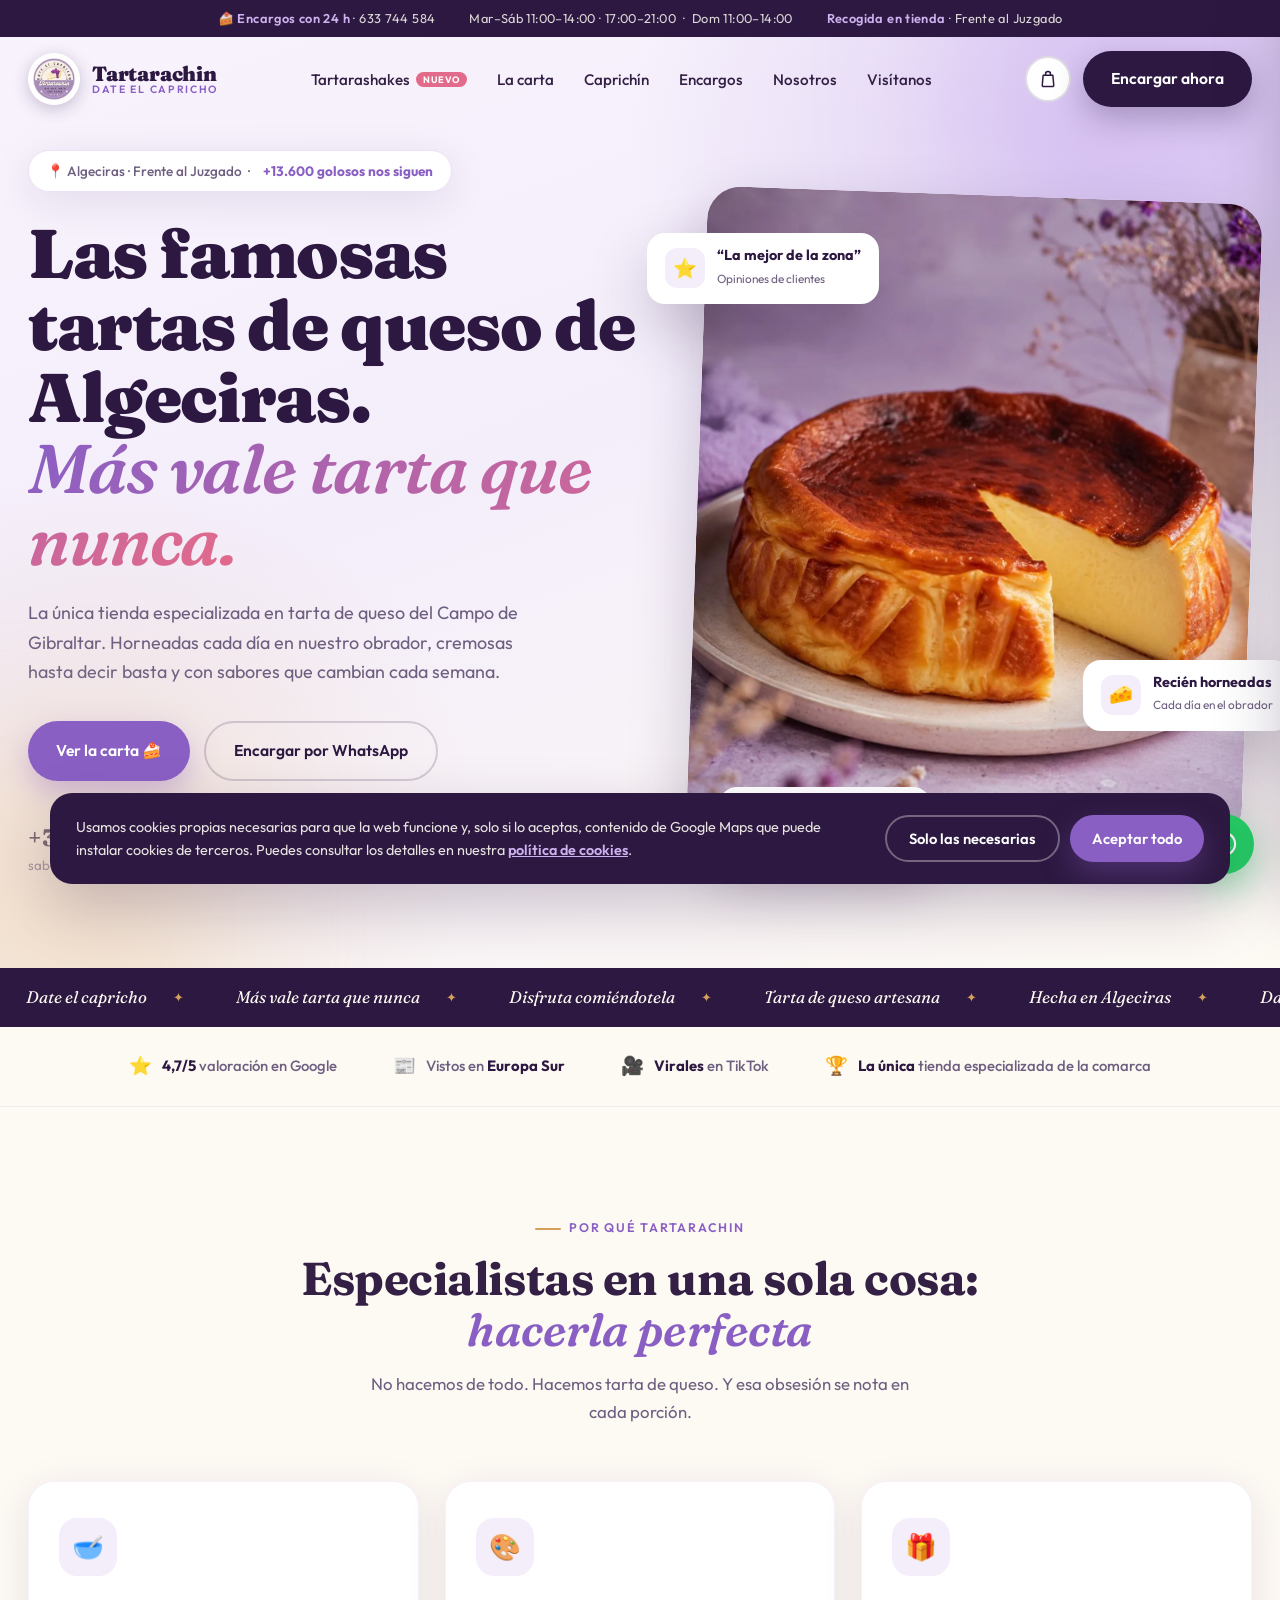
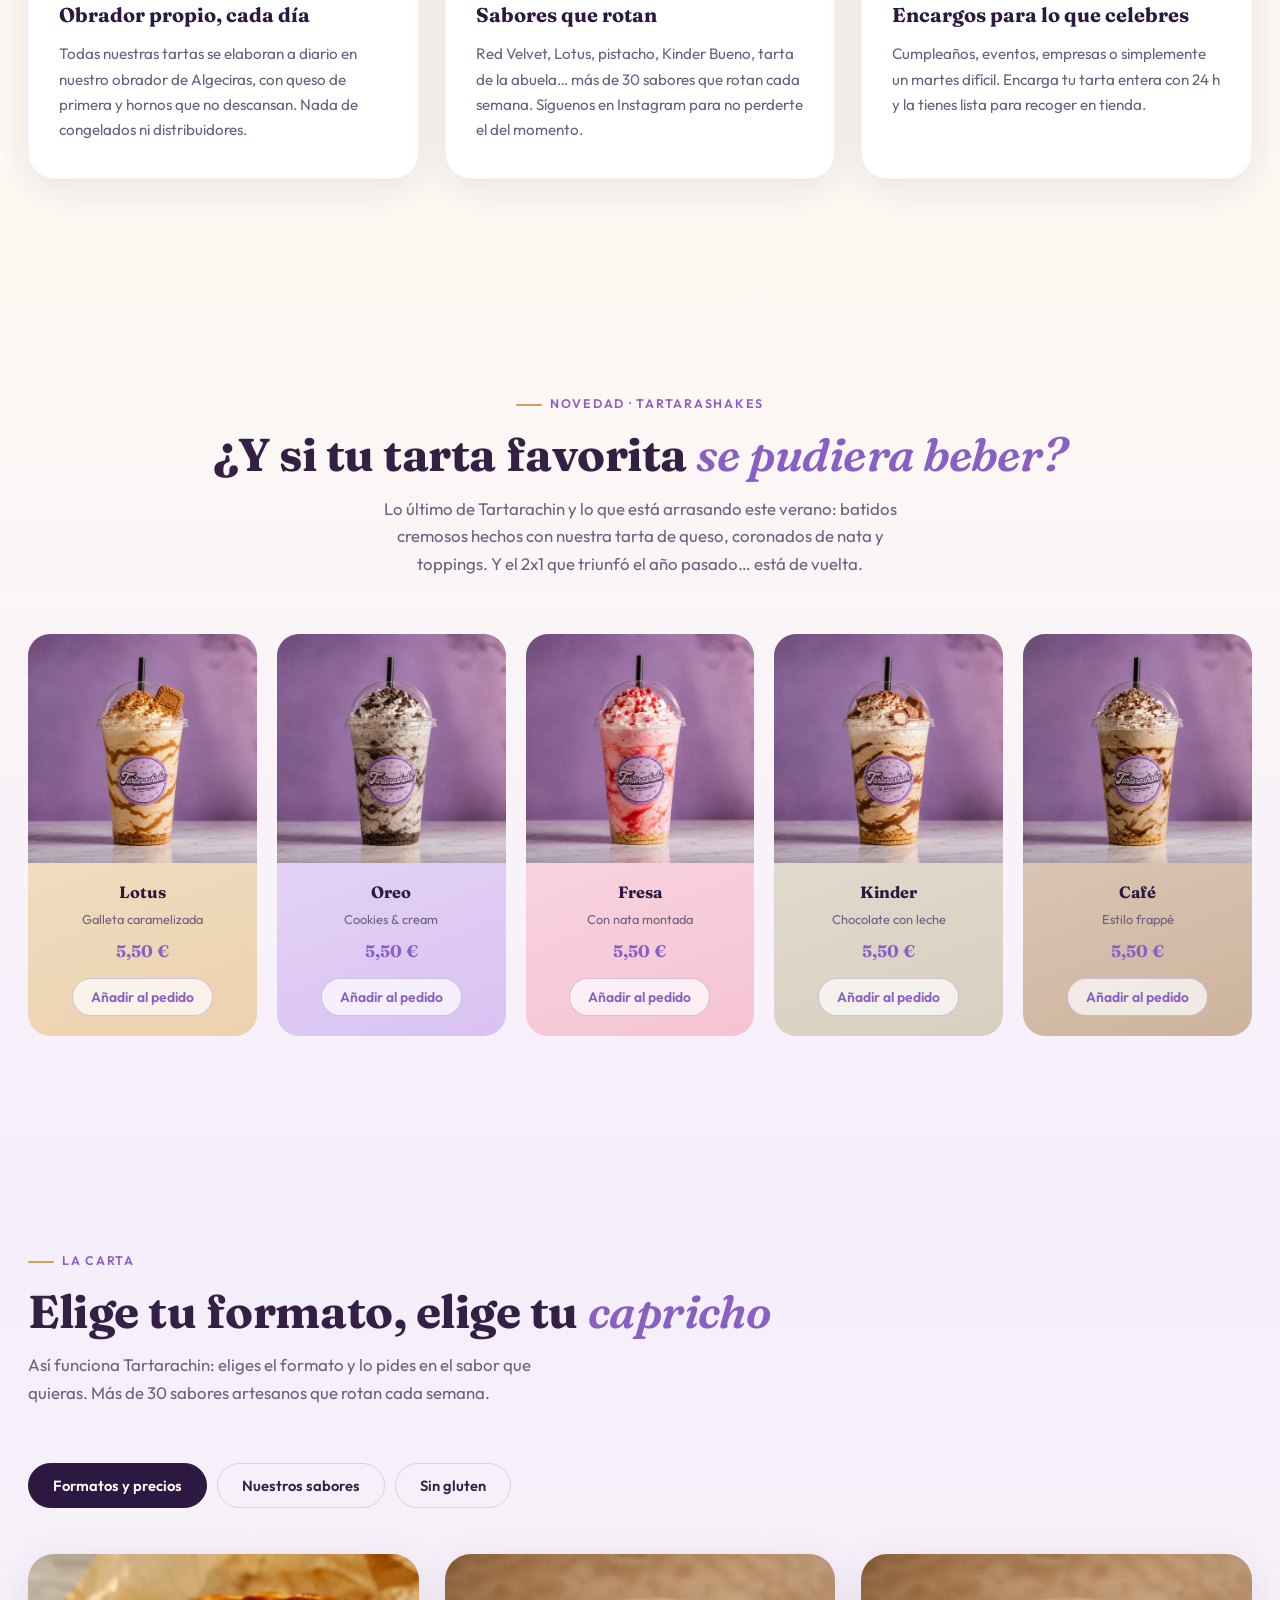
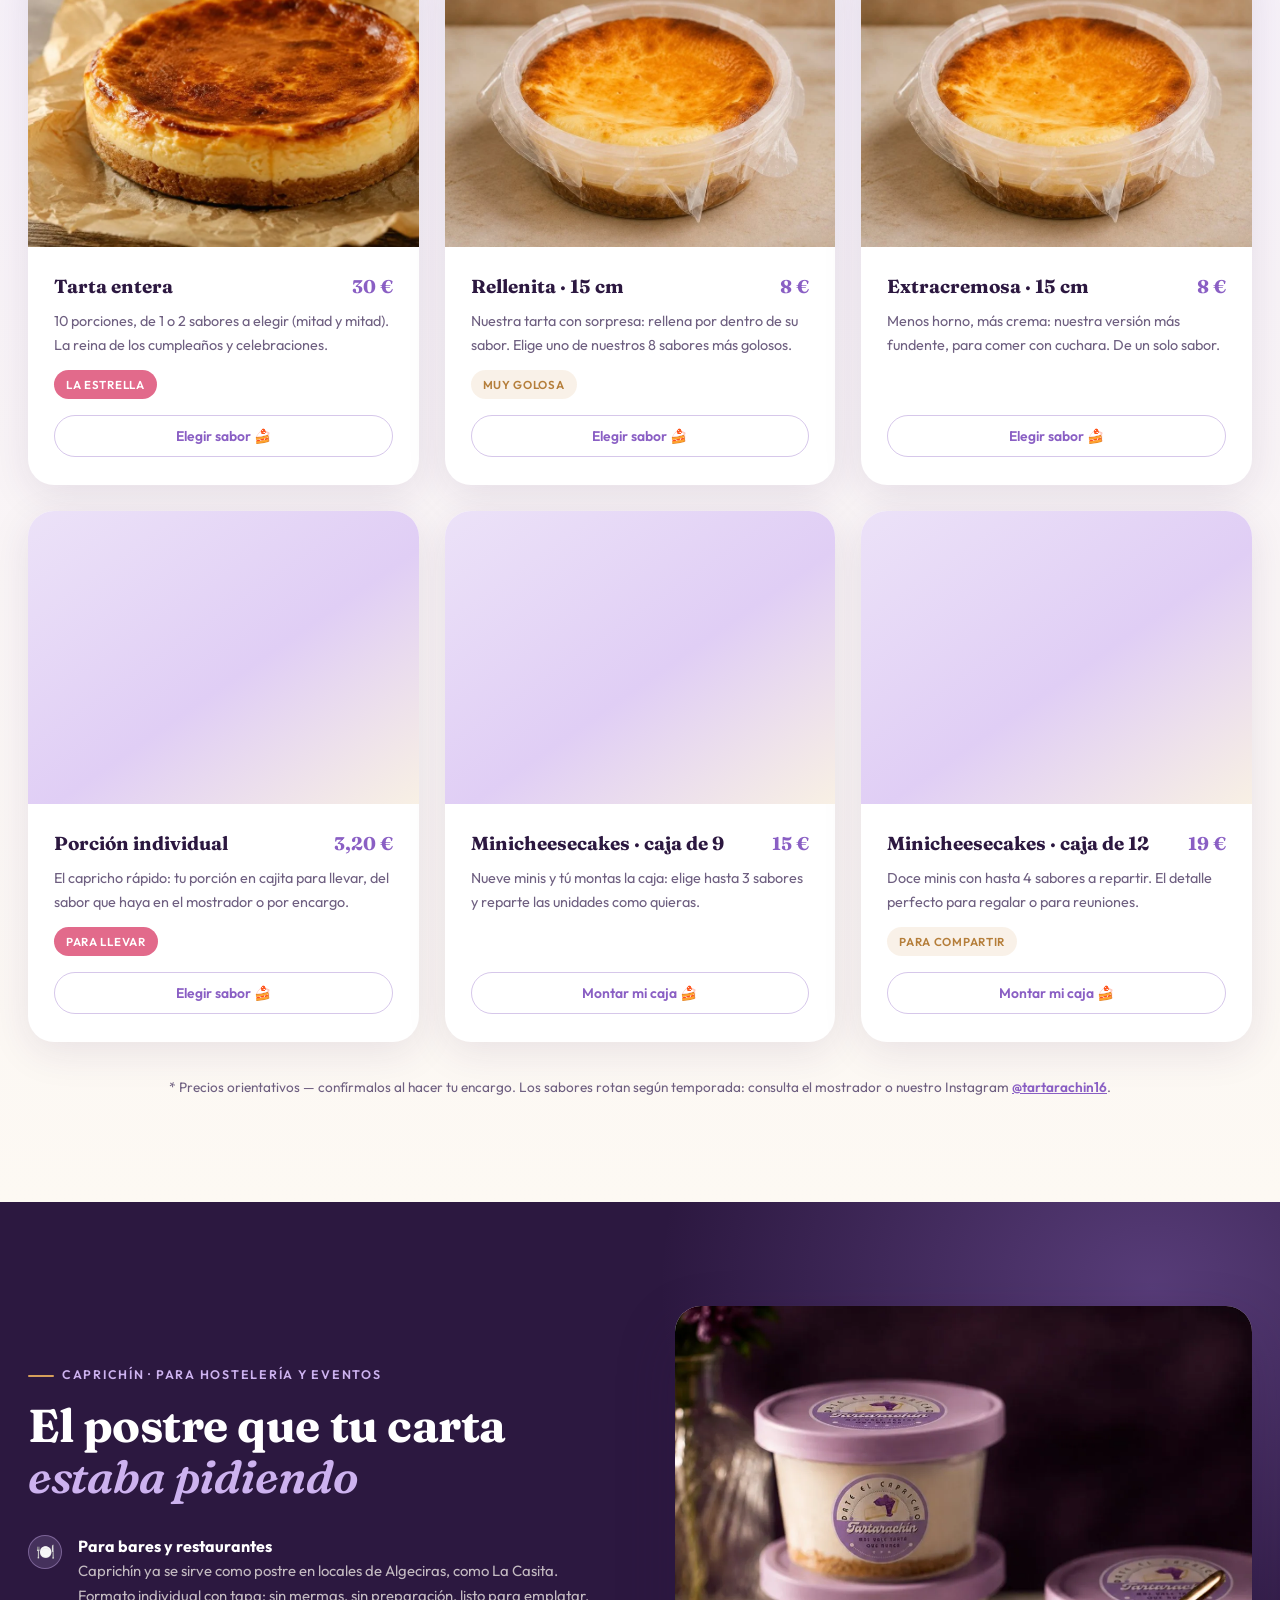
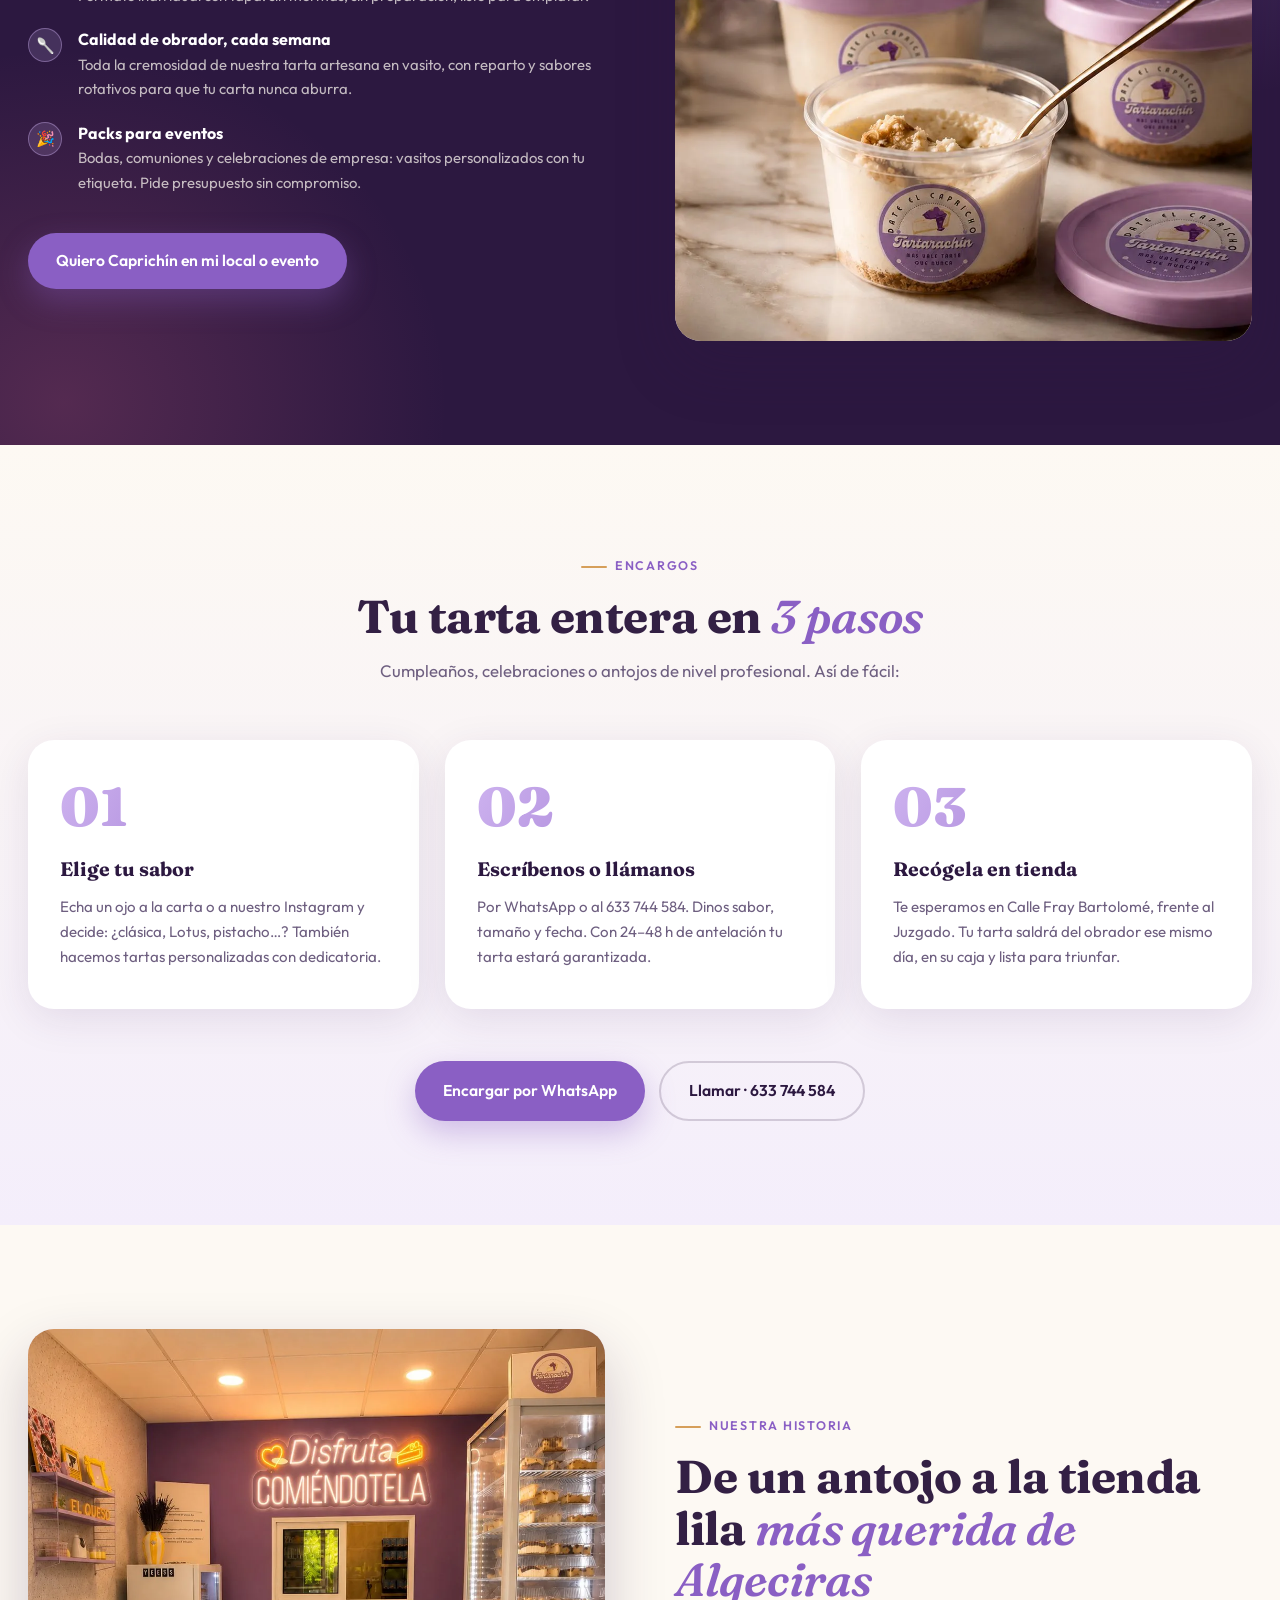
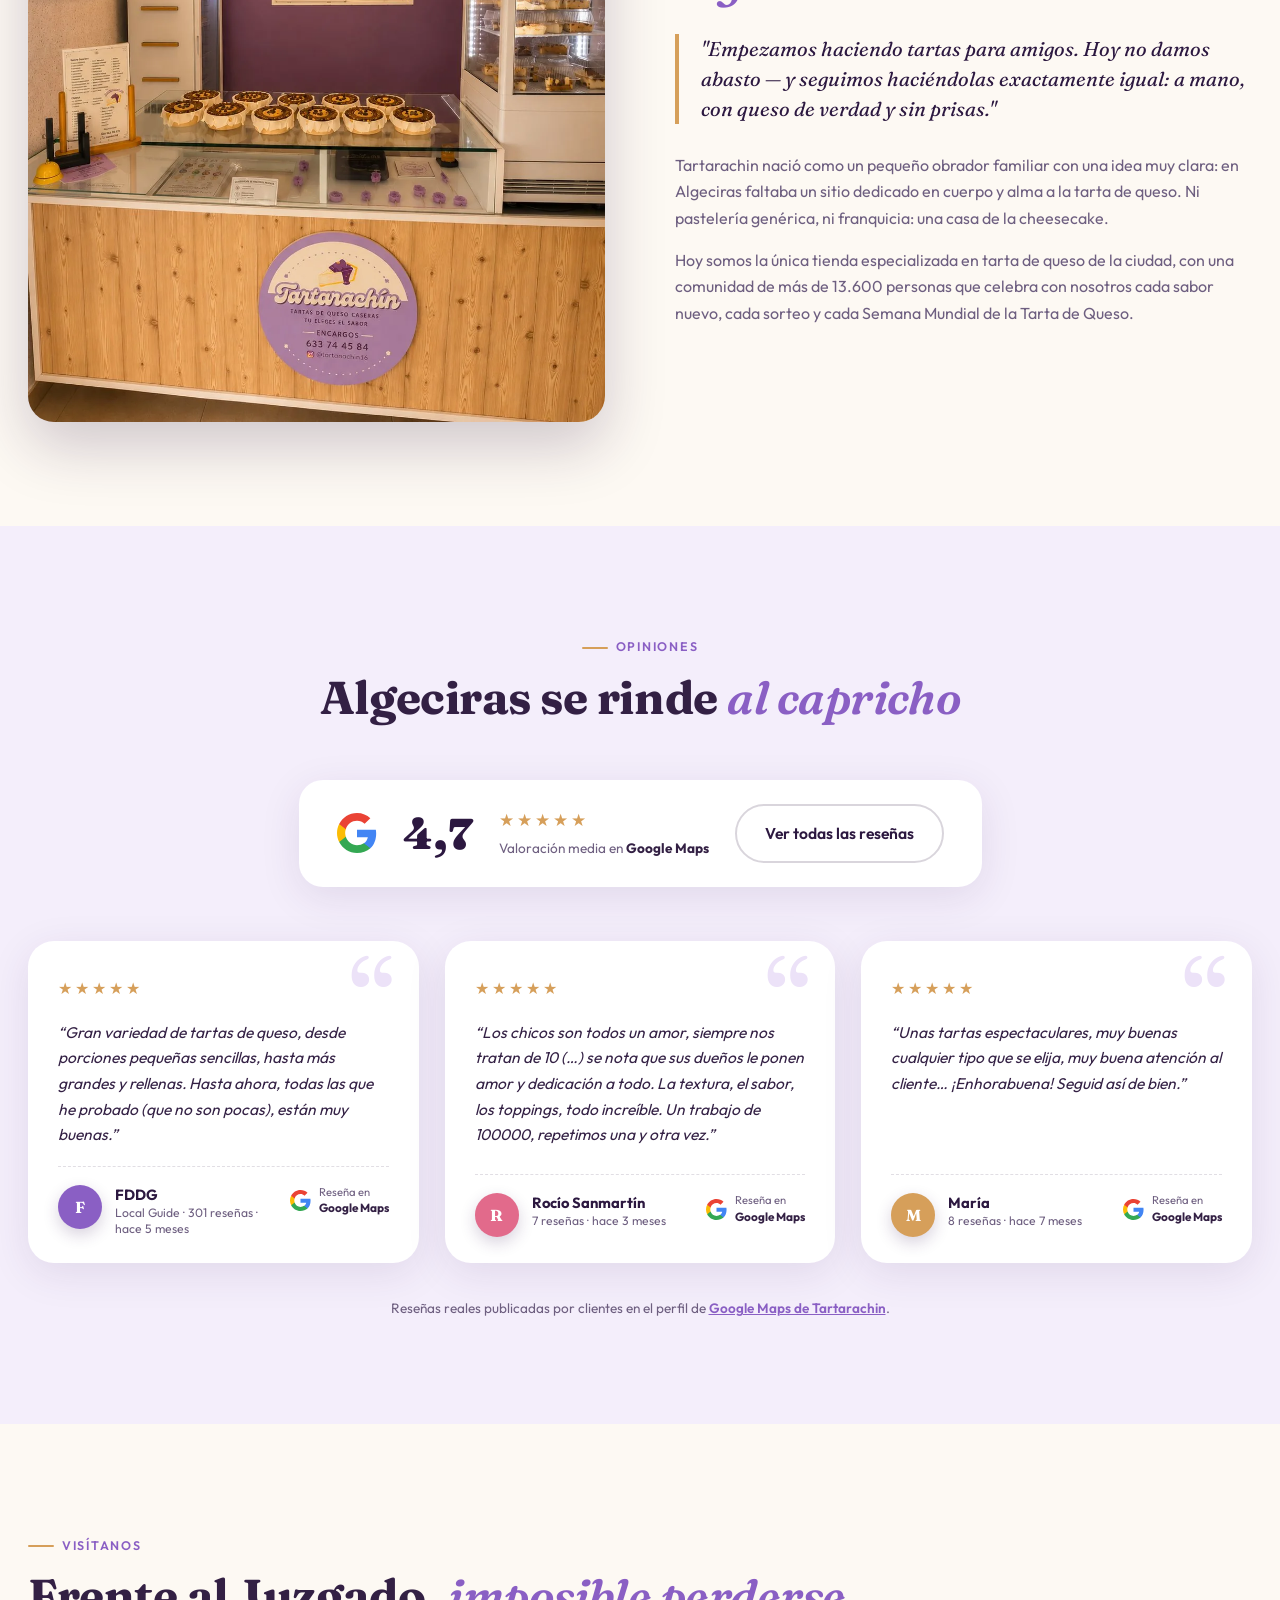
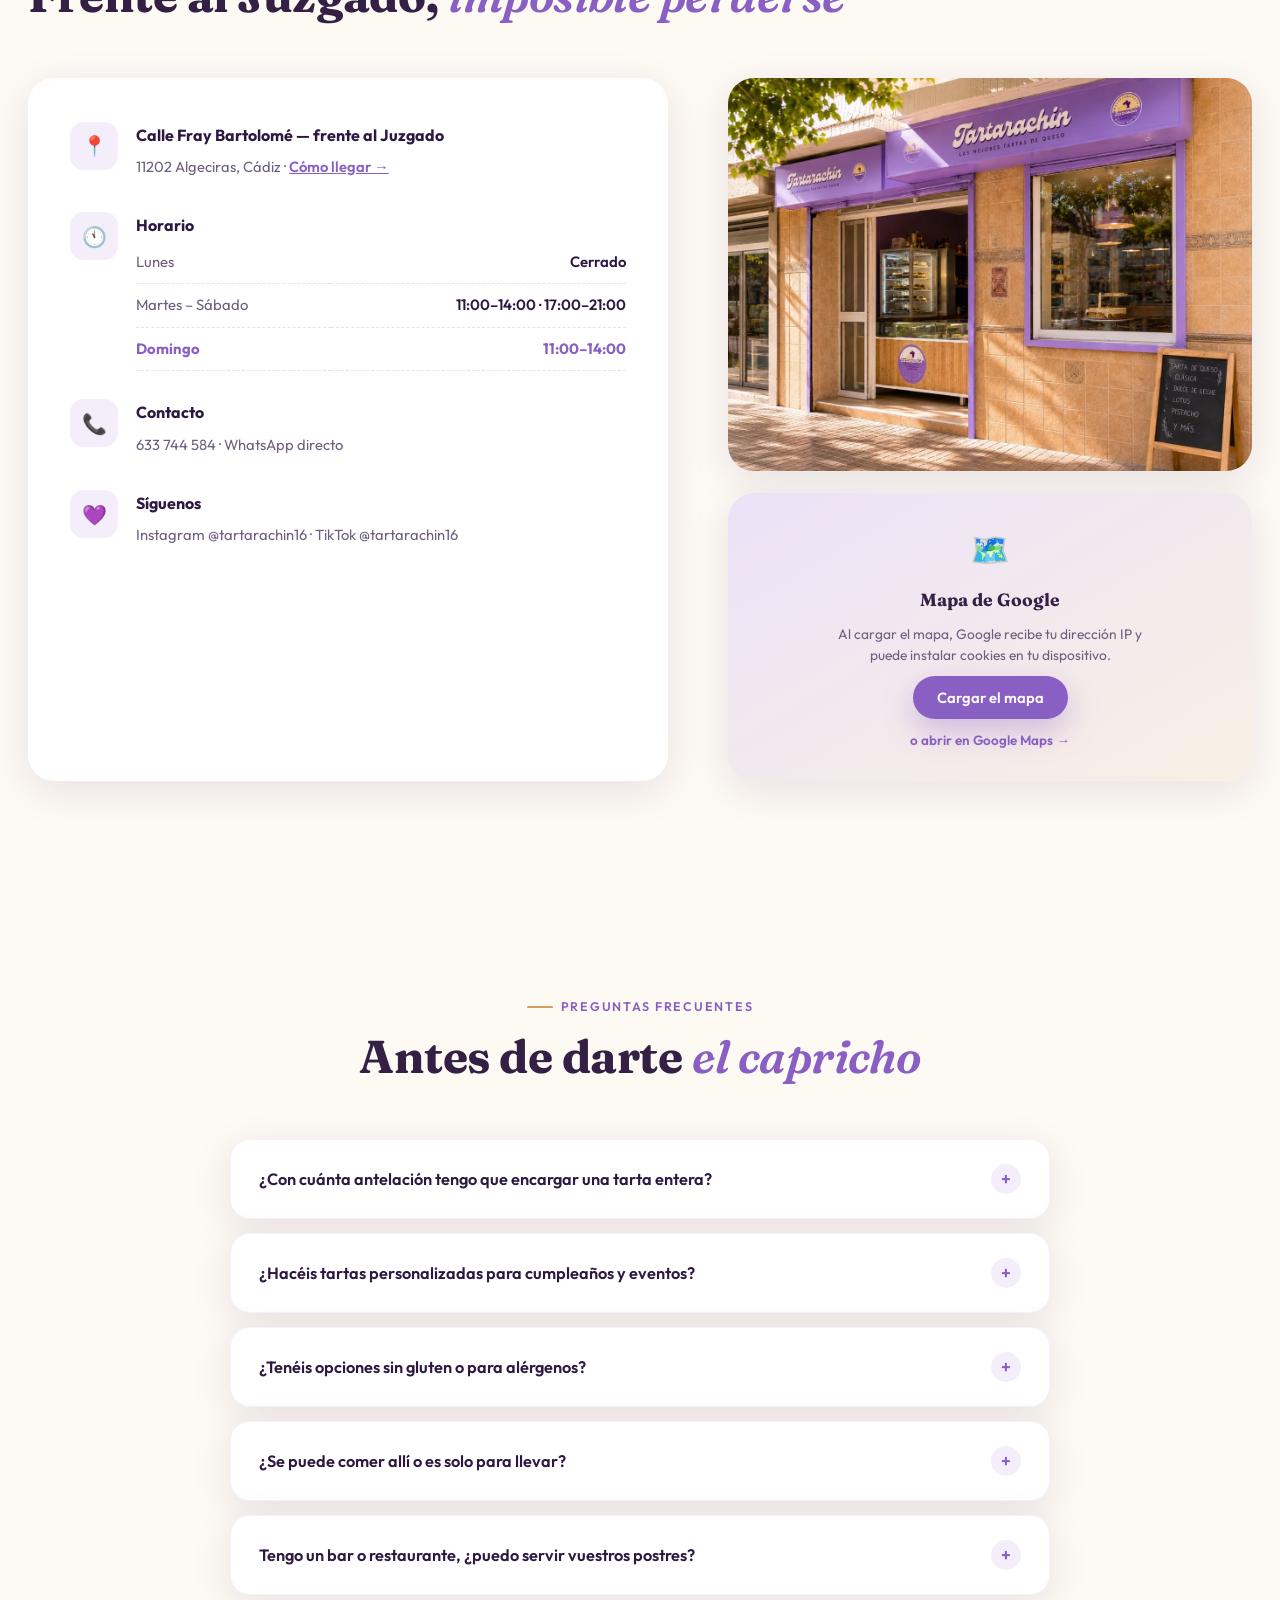
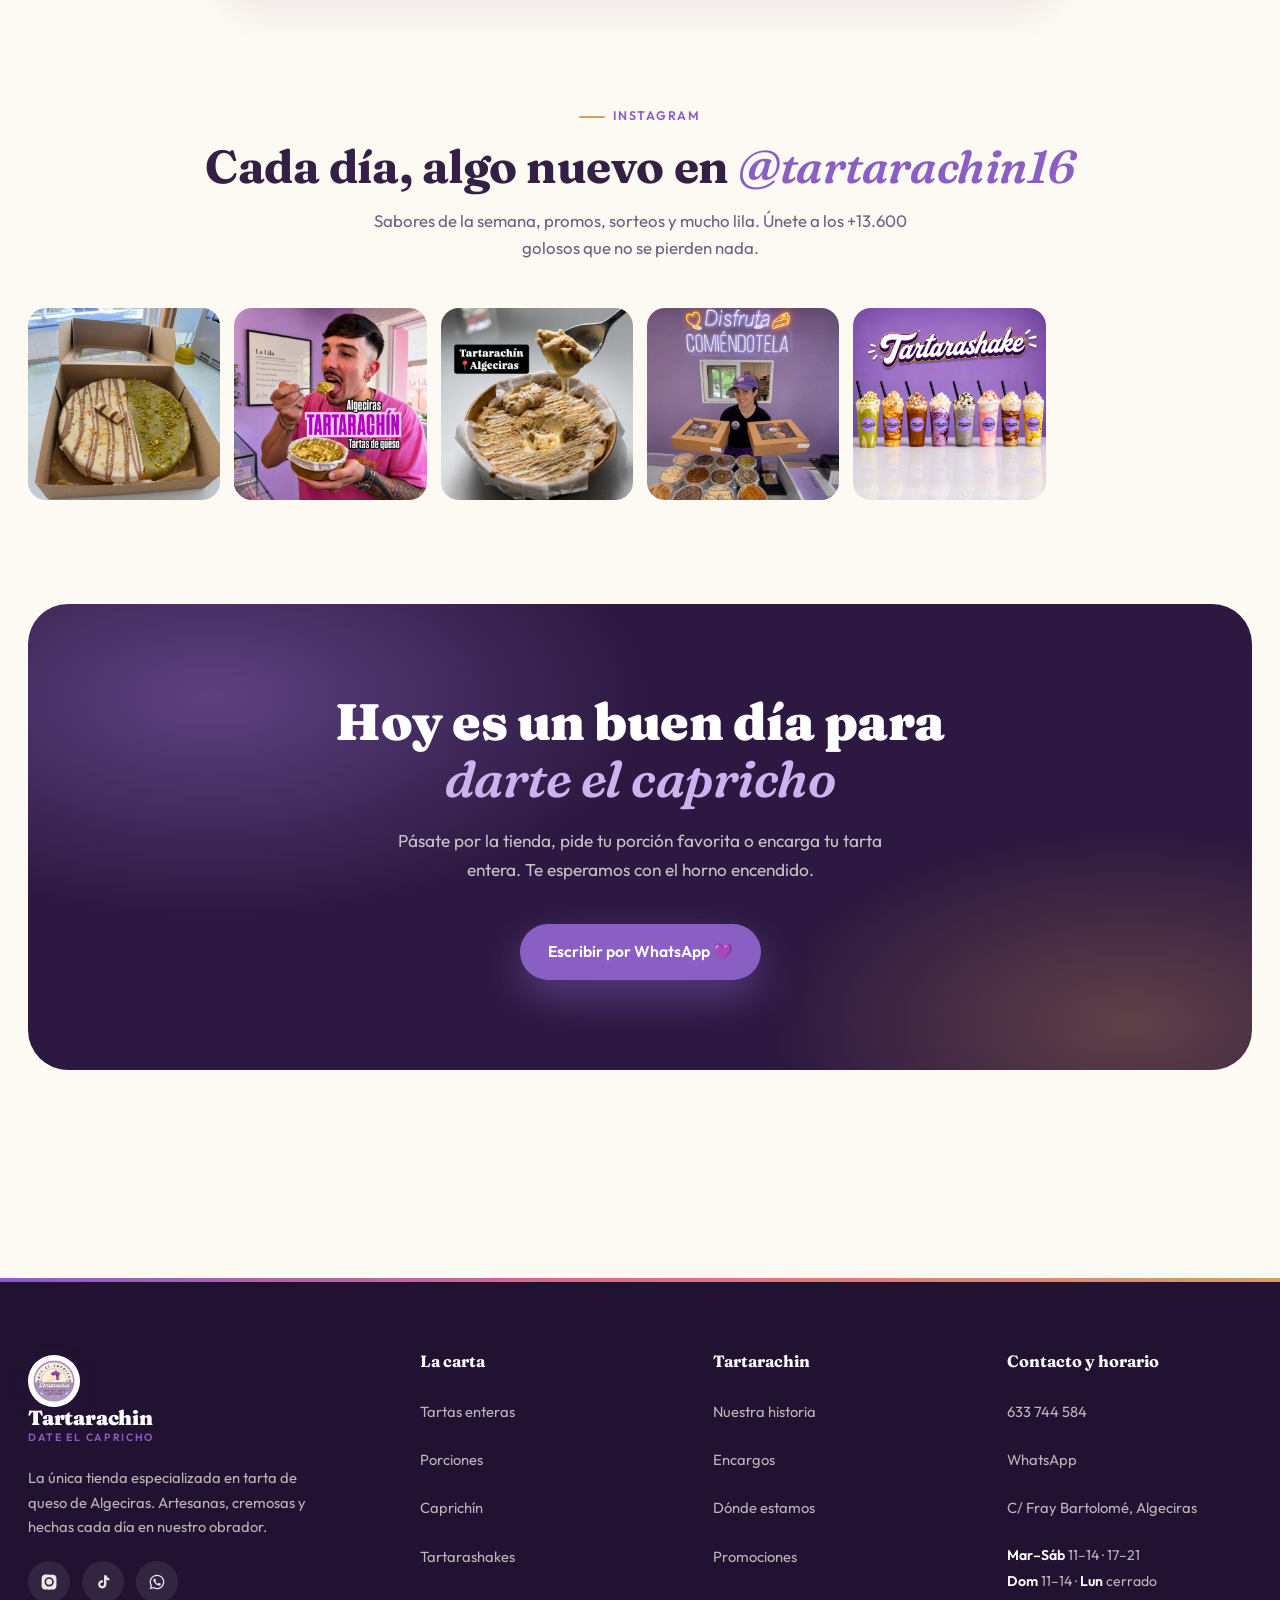
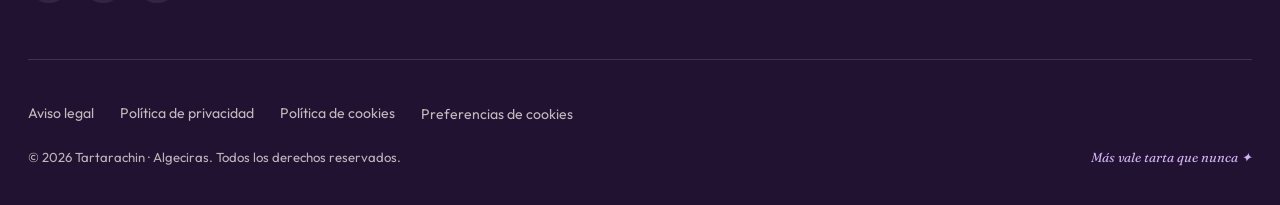
==== commit e608c020: "Add files via upload" ====
--- a/index.html
+++ b/index.html
@@ -1015,6 +1015,134 @@
   .hero-proof{grid-template-columns:1fr 1fr}
 }
 
+
+
+/* ================================================================
+   MENÚ MÓVIL A PANTALLA COMPLETA
+   ================================================================ */
+.nav-extra{display:none}
+@media(max-width:640px){
+  /* la cabecera se vuelve transparente y clara sobre el panel oscuro */
+  body.menu-open{overflow:hidden}
+  body.menu-open header,
+  body.menu-open header.scrolled{background:transparent;box-shadow:none;backdrop-filter:none}
+  body.menu-open header.scrolled .topbar{max-height:0}
+  body.menu-open .logo-text b{color:#fff}
+  body.menu-open .logo-text small{color:var(--lila-claro)}
+  body.menu-open .logo-img{box-shadow:0 6px 22px rgba(0,0,0,.45)}
+  body.menu-open .cart-btn{background:rgba(253,249,243,.12);border-color:rgba(253,249,243,.3)}
+  body.menu-open .cart-btn svg{stroke:#fff;fill:none}
+  body.menu-open .burger span{background:#fff}
+  /* el logo y la hamburguesa quedan POR ENCIMA del panel para poder cerrarlo */
+  body.menu-open .logo,
+  body.menu-open .nav-cta{position:relative;z-index:99}
+
+  /* la hamburguesa se convierte en aspa */
+  .burger span{transition:transform .38s cubic-bezier(.2,.8,.3,1),opacity .2s ease,background .3s ease}
+  .burger[aria-expanded="true"] span:nth-child(1){transform:translateY(7.6px) rotate(45deg)}
+  .burger[aria-expanded="true"] span:nth-child(2){opacity:0;transform:scaleX(.2)}
+  .burger[aria-expanded="true"] span:nth-child(3){transform:translateY(-7.6px) rotate(-45deg)}
+
+  /* el panel */
+  .nav-links.open{
+    display:flex;position:fixed;inset:0;z-index:98;
+    flex-direction:column;justify-content:center;align-items:stretch;
+    gap:0;padding:92px 26px 30px;overflow-y:auto;
+    background:
+      radial-gradient(80% 55% at 105% -5%,rgba(167,127,224,.55),transparent 62%),
+      radial-gradient(70% 50% at -10% 105%,rgba(226,106,139,.32),transparent 60%),
+      var(--berenjena);
+    animation:navReveal .55s cubic-bezier(.2,.8,.3,1) both;
+  }
+  @keyframes navReveal{
+    from{clip-path:circle(0% at calc(100% - 42px) 48px);opacity:.4}
+    to{clip-path:circle(150% at calc(100% - 42px) 48px);opacity:1}
+  }
+  /* halo de marca de fondo */
+  .nav-links.open::before{
+    content:"";position:absolute;right:-24%;bottom:-14%;width:78vw;height:78vw;
+    background:radial-gradient(circle,rgba(205,178,239,.16),transparent 68%);
+    border-radius:50%;pointer-events:none;
+  }
+
+  /* enlaces */
+  .nav-links.open li{
+    counter-increment:navi;position:relative;
+    border-bottom:1px solid rgba(253,249,243,.1);
+    animation:navItem .55s cubic-bezier(.2,.8,.3,1) both;
+  }
+  .nav-links.open{counter-reset:navi}
+  .nav-links.open li:nth-child(1){animation-delay:.10s}
+  .nav-links.open li:nth-child(2){animation-delay:.16s}
+  .nav-links.open li:nth-child(3){animation-delay:.22s}
+  .nav-links.open li:nth-child(4){animation-delay:.28s}
+  .nav-links.open li:nth-child(5){animation-delay:.34s}
+  .nav-links.open li:nth-child(6){animation-delay:.40s}
+  .nav-links.open li.nav-extra{animation-delay:.48s}
+  @keyframes navItem{from{opacity:0;transform:translateY(26px)}to{opacity:1;transform:none}}
+
+  .nav-links.open a{
+    display:flex;align-items:baseline;gap:14px;padding:15px 4px;
+    font-family:'Fraunces',serif;font-weight:700;font-size:1.72rem;letter-spacing:-.015em;
+    color:#fff;line-height:1.15;
+  }
+  .nav-links.open a::before{
+    content:"0" counter(navi);
+    font-family:'Outfit',sans-serif;font-size:.66rem;font-weight:700;letter-spacing:.16em;
+    color:var(--biscuit);opacity:.85;min-width:22px;
+  }
+  .nav-links.open a::after{display:none}
+  .nav-links.open a:active{color:var(--lila-claro)}
+  .nav-links.open .nav-new{
+    font-family:'Outfit',sans-serif;font-size:.6rem;font-weight:700;letter-spacing:.1em;
+    text-transform:uppercase;background:var(--fresa);color:#fff;
+    padding:4px 9px;border-radius:999px;align-self:center;
+  }
+
+  /* bloque inferior */
+  .nav-links.open .nav-extra{display:block;border-bottom:none;padding-top:26px}
+  .nav-cta-wa{
+    display:flex!important;align-items:center;justify-content:center;gap:11px;
+    background:#25d366;color:#fff!important;border-radius:999px;
+    font-family:'Outfit',sans-serif!important;font-size:1rem!important;font-weight:600!important;
+    padding:15px 22px!important;box-shadow:0 14px 30px rgba(37,211,102,.32);
+  }
+  .nav-cta-wa::before{display:none}
+  .nav-cta-wa svg{width:20px;height:20px;fill:#fff;flex-shrink:0}
+  .nav-meta{
+    display:flex;flex-direction:column;align-items:center;gap:7px;
+    margin-top:20px;text-align:center;
+    font-size:.86rem;color:rgba(253,249,243,.72);line-height:1.4;
+  }
+  .nav-meta a{
+    font-family:'Outfit',sans-serif!important;font-size:1.02rem!important;font-weight:600!important;
+    color:#fff!important;padding:2px 0!important;justify-content:center;
+  }
+  .nav-meta a::before{display:none}
+  .nav-estado{
+    display:inline-flex;align-items:center;gap:8px;
+    font-size:.76rem;font-weight:600;letter-spacing:.06em;text-transform:uppercase;
+    padding:6px 14px;border-radius:999px;
+    background:rgba(253,249,243,.1);border:1px solid rgba(253,249,243,.18);color:#fff;
+  }
+  .nav-estado i{width:7px;height:7px;border-radius:50%;background:var(--biscuit);display:block}
+  .nav-estado.abierto i{background:#4ade80;box-shadow:0 0 0 0 rgba(74,222,128,.6);animation:pulso 2s infinite}
+  @keyframes pulso{70%{box-shadow:0 0 0 8px rgba(74,222,128,0)}100%{box-shadow:0 0 0 0 rgba(74,222,128,0)}}
+  .nav-social{display:flex;justify-content:center;gap:12px;margin-top:22px}
+  .nav-social a{
+    width:44px;height:44px;border-radius:50%;padding:0!important;
+    background:rgba(253,249,243,.1);border:1px solid rgba(253,249,243,.18);
+    display:flex!important;align-items:center;justify-content:center;
+  }
+  .nav-social a::before{display:none}
+  .nav-social svg{width:20px;height:20px;fill:none;stroke:#fff;stroke-width:1.7}
+  .nav-social svg.ns-solid{fill:#fff;stroke:none}
+
+  @media (prefers-reduced-motion: reduce){
+    .nav-links.open,.nav-links.open li{animation:none}
+    .nav-estado.abierto i{animation:none}
+  }
+}
 
 </style>
 <!-- DATOS ESTRUCTURADOS (JSON-LD) — le dicen a Google qué es este negocio, dónde está y qué vende. -->
@@ -1417,6 +1545,21 @@
       <li><a href="#encargos">Encargos</a></li>
       <li><a href="#historia">Nosotros</a></li>
       <li><a href="#visita">Visítanos</a></li>
+      <li class="nav-extra">
+        <a class="nav-cta-wa" href="https://wa.me/34633744584" target="_blank" rel="noopener">
+          <svg viewBox="0 0 32 32" aria-hidden="true"><path d="M16 2.9C8.8 2.9 3 8.7 3 15.9c0 2.3.6 4.5 1.7 6.5L3 29.1l6.9-1.8c1.9 1 4 1.6 6.1 1.6 7.2 0 13-5.8 13-13S23.2 2.9 16 2.9zm0 23.7c-1.9 0-3.8-.5-5.4-1.5l-.4-.2-4.1 1.1 1.1-4l-.3-.4c-1.1-1.7-1.6-3.7-1.6-5.7 0-5.9 4.8-10.7 10.7-10.7s10.7 4.8 10.7 10.7-4.8 10.7-10.7 10.7zm5.9-8c-.3-.2-1.9-.9-2.2-1-.3-.1-.5-.2-.7.2-.2.3-.8 1-.9 1.2-.2.2-.3.2-.6.1-.3-.2-1.4-.5-2.6-1.6-1-.9-1.6-1.9-1.8-2.3-.2-.3 0-.5.1-.6.1-.1.3-.4.5-.5.2-.2.2-.3.3-.5.1-.2.1-.4 0-.6-.1-.2-.7-1.8-1-2.4-.3-.6-.5-.5-.7-.6h-.6c-.2 0-.6.1-.9.4-.3.3-1.1 1.1-1.1 2.7s1.2 3.2 1.3 3.4c.2.2 2.3 3.5 5.5 4.9.8.3 1.4.5 1.9.7.8.2 1.5.2 2 .1.6-.1 1.9-.8 2.2-1.5.3-.8.3-1.4.2-1.5-.1-.2-.3-.2-.6-.4z"/></svg>
+          Encargar por WhatsApp
+        </a>
+        <div class="nav-meta">
+          <span class="nav-estado" id="navEstado"></span>
+          <a href="tel:+34633744584">633 744 584</a>
+          <span>Calle Fray Bartolomé · frente al Juzgado</span>
+        </div>
+        <div class="nav-social">
+          <a href="https://www.instagram.com/tartarachin16/" target="_blank" rel="noopener" aria-label="Instagram"><svg viewBox="0 0 24 24"><rect x="3.2" y="3.2" width="17.6" height="17.6" rx="5.2"/><circle cx="12" cy="12" r="4.1"/><circle cx="17.2" cy="6.8" r="1.1" fill="currentColor" stroke="none"/></svg></a>
+          <a href="https://www.tiktok.com/@tartarachin16" target="_blank" rel="noopener" aria-label="TikTok"><svg class="ns-solid" viewBox="0 0 24 24"><path d="M16.6 3c.4 2.1 1.8 3.6 3.9 3.9v3c-1.5 0-2.8-.5-3.9-1.3v6.1c0 3.5-2.4 5.8-5.6 5.8-3 0-5.5-2.4-5.5-5.5 0-3.3 3-5.9 6.5-5.3v3.1c-.4-.1-.8-.2-1.2-.2-1.4 0-2.5 1.1-2.5 2.5s1.1 2.5 2.5 2.5c1.5 0 2.6-1.1 2.6-2.8V3h3.2z"/></svg></a>
+        </div>
+      </li>
     </ul>
     <div class="nav-cta">
       <button class="cart-btn" id="cartBtn" aria-label="Ver mi pedido">
@@ -2071,11 +2214,36 @@
 // Burger
 const burger=document.getElementById('burger');
 const navLinks=document.getElementById('navLinks');
+function estadoTienda(){
+  const ahora=new Date(),d=ahora.getDay(),m=ahora.getHours()*60+ahora.getMinutes();
+  const hhmm=v=>String(Math.floor(v/60)).padStart(2,'0')+':'+String(v%60).padStart(2,'0');
+  // lunes cerrado · domingo 11-14 · resto 11-14 y 17-21
+  const tramos=x=>x===1?[]:x===0?[[660,840]]:[[660,840],[1020,1260]];
+  for(const [a,b] of tramos(d))if(m>=a&&m<b)return{abierto:true,txt:'Abierto ahora'};
+  const prox=tramos(d).find(t=>m<t[0]);
+  if(prox)return{abierto:false,txt:'Cerrado · abrimos a las '+hhmm(prox[0])};
+  const dias=['domingo','lunes','martes','miércoles','jueves','viernes','sábado'];
+  for(let i=1;i<=7;i++){
+    const sig=(d+i)%7,t=tramos(sig);
+    if(t.length)return{abierto:false,txt:'Cerrado · abrimos '+(i===1?'mañana':'el '+dias[sig])+' a las '+hhmm(t[0][0])};
+  }
+  return{abierto:false,txt:'Cerrado ahora mismo'};
+}
+function pintaEstado(){
+  const el=document.getElementById('navEstado');
+  if(!el)return;
+  const e=estadoTienda();
+  el.className='nav-estado'+(e.abierto?' abierto':'');
+  el.innerHTML='<i></i>'+e.txt;
+}
 burger.addEventListener('click',()=>{
   const open=navLinks.classList.toggle('open');
   burger.setAttribute('aria-expanded',open?'true':'false');
+  document.body.classList.toggle('menu-open',open);
+  if(open){pintaEstado();navLinks.querySelector('a').focus({preventScroll:true})}
+  else burger.focus();
 });
-navLinks.querySelectorAll('a').forEach(a=>a.addEventListener('click',()=>{navLinks.classList.remove('open');burger.setAttribute('aria-expanded','false')}));
+navLinks.querySelectorAll('a').forEach(a=>a.addEventListener('click',()=>{navLinks.classList.remove('open');burger.setAttribute('aria-expanded','false');document.body.classList.remove('menu-open')}));
 
 // Tabs carta
 document.querySelectorAll('.tab').forEach(tab=>{
@@ -2373,7 +2541,7 @@
   if(e.key!=='Escape')return;
   if(saborOverlay.classList.contains('open')){closeSaborModal();return}
   if(cartDrawer.classList.contains('open')){closeCart();return}
-  if(navLinks.classList.contains('open')){navLinks.classList.remove('open');burger.setAttribute('aria-expanded','false');burger.focus()}
+  if(navLinks.classList.contains('open')){navLinks.classList.remove('open');burger.setAttribute('aria-expanded','false');document.body.classList.remove('menu-open');burger.focus()}
 });
 saborBody.addEventListener('click',e=>{
   // --- modo "monta tu caja" (minicheesecakes) ---
--- a/fonts.css
+++ b/fonts.css
@@ -0,0 +1,14 @@
+/* Fuentes autoalojadas: sin peticiones a servidores de Google (RGPD) */
+@font-face{font-family:'Fraunces';font-style:normal;font-weight:400;font-display:swap;src:url('fonts/fraunces-latin-400-normal.woff2') format('woff2');unicode-range:U+0000-00FF,U+0131,U+0152-0153,U+02BB-02BC,U+02C6,U+02DA,U+02DC,U+0304,U+0308,U+0329,U+2000-206F,U+2074,U+20AC,U+2122,U+2191,U+2193,U+2212,U+2215,U+FEFF,U+FFFD;}
+@font-face{font-family:'Fraunces';font-style:normal;font-weight:500;font-display:swap;src:url('fonts/fraunces-latin-500-normal.woff2') format('woff2');unicode-range:U+0000-00FF,U+0131,U+0152-0153,U+02BB-02BC,U+02C6,U+02DA,U+02DC,U+0304,U+0308,U+0329,U+2000-206F,U+2074,U+20AC,U+2122,U+2191,U+2193,U+2212,U+2215,U+FEFF,U+FFFD;}
+@font-face{font-family:'Fraunces';font-style:normal;font-weight:600;font-display:swap;src:url('fonts/fraunces-latin-600-normal.woff2') format('woff2');unicode-range:U+0000-00FF,U+0131,U+0152-0153,U+02BB-02BC,U+02C6,U+02DA,U+02DC,U+0304,U+0308,U+0329,U+2000-206F,U+2074,U+20AC,U+2122,U+2191,U+2193,U+2212,U+2215,U+FEFF,U+FFFD;}
+@font-face{font-family:'Fraunces';font-style:normal;font-weight:700;font-display:swap;src:url('fonts/fraunces-latin-700-normal.woff2') format('woff2');unicode-range:U+0000-00FF,U+0131,U+0152-0153,U+02BB-02BC,U+02C6,U+02DA,U+02DC,U+0304,U+0308,U+0329,U+2000-206F,U+2074,U+20AC,U+2122,U+2191,U+2193,U+2212,U+2215,U+FEFF,U+FFFD;}
+@font-face{font-family:'Fraunces';font-style:normal;font-weight:900;font-display:swap;src:url('fonts/fraunces-latin-900-normal.woff2') format('woff2');unicode-range:U+0000-00FF,U+0131,U+0152-0153,U+02BB-02BC,U+02C6,U+02DA,U+02DC,U+0304,U+0308,U+0329,U+2000-206F,U+2074,U+20AC,U+2122,U+2191,U+2193,U+2212,U+2215,U+FEFF,U+FFFD;}
+@font-face{font-family:'Fraunces';font-style:italic;font-weight:400;font-display:swap;src:url('fonts/fraunces-latin-400-italic.woff2') format('woff2');unicode-range:U+0000-00FF,U+0131,U+0152-0153,U+02BB-02BC,U+02C6,U+02DA,U+02DC,U+0304,U+0308,U+0329,U+2000-206F,U+2074,U+20AC,U+2122,U+2191,U+2193,U+2212,U+2215,U+FEFF,U+FFFD;}
+@font-face{font-family:'Fraunces';font-style:italic;font-weight:600;font-display:swap;src:url('fonts/fraunces-latin-600-italic.woff2') format('woff2');unicode-range:U+0000-00FF,U+0131,U+0152-0153,U+02BB-02BC,U+02C6,U+02DA,U+02DC,U+0304,U+0308,U+0329,U+2000-206F,U+2074,U+20AC,U+2122,U+2191,U+2193,U+2212,U+2215,U+FEFF,U+FFFD;}
+@font-face{font-family:'Fraunces';font-style:italic;font-weight:700;font-display:swap;src:url('fonts/fraunces-latin-700-italic.woff2') format('woff2');unicode-range:U+0000-00FF,U+0131,U+0152-0153,U+02BB-02BC,U+02C6,U+02DA,U+02DC,U+0304,U+0308,U+0329,U+2000-206F,U+2074,U+20AC,U+2122,U+2191,U+2193,U+2212,U+2215,U+FEFF,U+FFFD;}
+@font-face{font-family:'Outfit';font-style:normal;font-weight:300;font-display:swap;src:url('fonts/outfit-latin-300-normal.woff2') format('woff2');unicode-range:U+0000-00FF,U+0131,U+0152-0153,U+02BB-02BC,U+02C6,U+02DA,U+02DC,U+0304,U+0308,U+0329,U+2000-206F,U+2074,U+20AC,U+2122,U+2191,U+2193,U+2212,U+2215,U+FEFF,U+FFFD;}
+@font-face{font-family:'Outfit';font-style:normal;font-weight:400;font-display:swap;src:url('fonts/outfit-latin-400-normal.woff2') format('woff2');unicode-range:U+0000-00FF,U+0131,U+0152-0153,U+02BB-02BC,U+02C6,U+02DA,U+02DC,U+0304,U+0308,U+0329,U+2000-206F,U+2074,U+20AC,U+2122,U+2191,U+2193,U+2212,U+2215,U+FEFF,U+FFFD;}
+@font-face{font-family:'Outfit';font-style:normal;font-weight:500;font-display:swap;src:url('fonts/outfit-latin-500-normal.woff2') format('woff2');unicode-range:U+0000-00FF,U+0131,U+0152-0153,U+02BB-02BC,U+02C6,U+02DA,U+02DC,U+0304,U+0308,U+0329,U+2000-206F,U+2074,U+20AC,U+2122,U+2191,U+2193,U+2212,U+2215,U+FEFF,U+FFFD;}
+@font-face{font-family:'Outfit';font-style:normal;font-weight:600;font-display:swap;src:url('fonts/outfit-latin-600-normal.woff2') format('woff2');unicode-range:U+0000-00FF,U+0131,U+0152-0153,U+02BB-02BC,U+02C6,U+02DA,U+02DC,U+0304,U+0308,U+0329,U+2000-206F,U+2074,U+20AC,U+2122,U+2191,U+2193,U+2212,U+2215,U+FEFF,U+FFFD;}
+@font-face{font-family:'Outfit';font-style:normal;font-weight:700;font-display:swap;src:url('fonts/outfit-latin-700-normal.woff2') format('woff2');unicode-range:U+0000-00FF,U+0131,U+0152-0153,U+02BB-02BC,U+02C6,U+02DA,U+02DC,U+0304,U+0308,U+0329,U+2000-206F,U+2074,U+20AC,U+2122,U+2191,U+2193,U+2212,U+2215,U+FEFF,U+FFFD;}
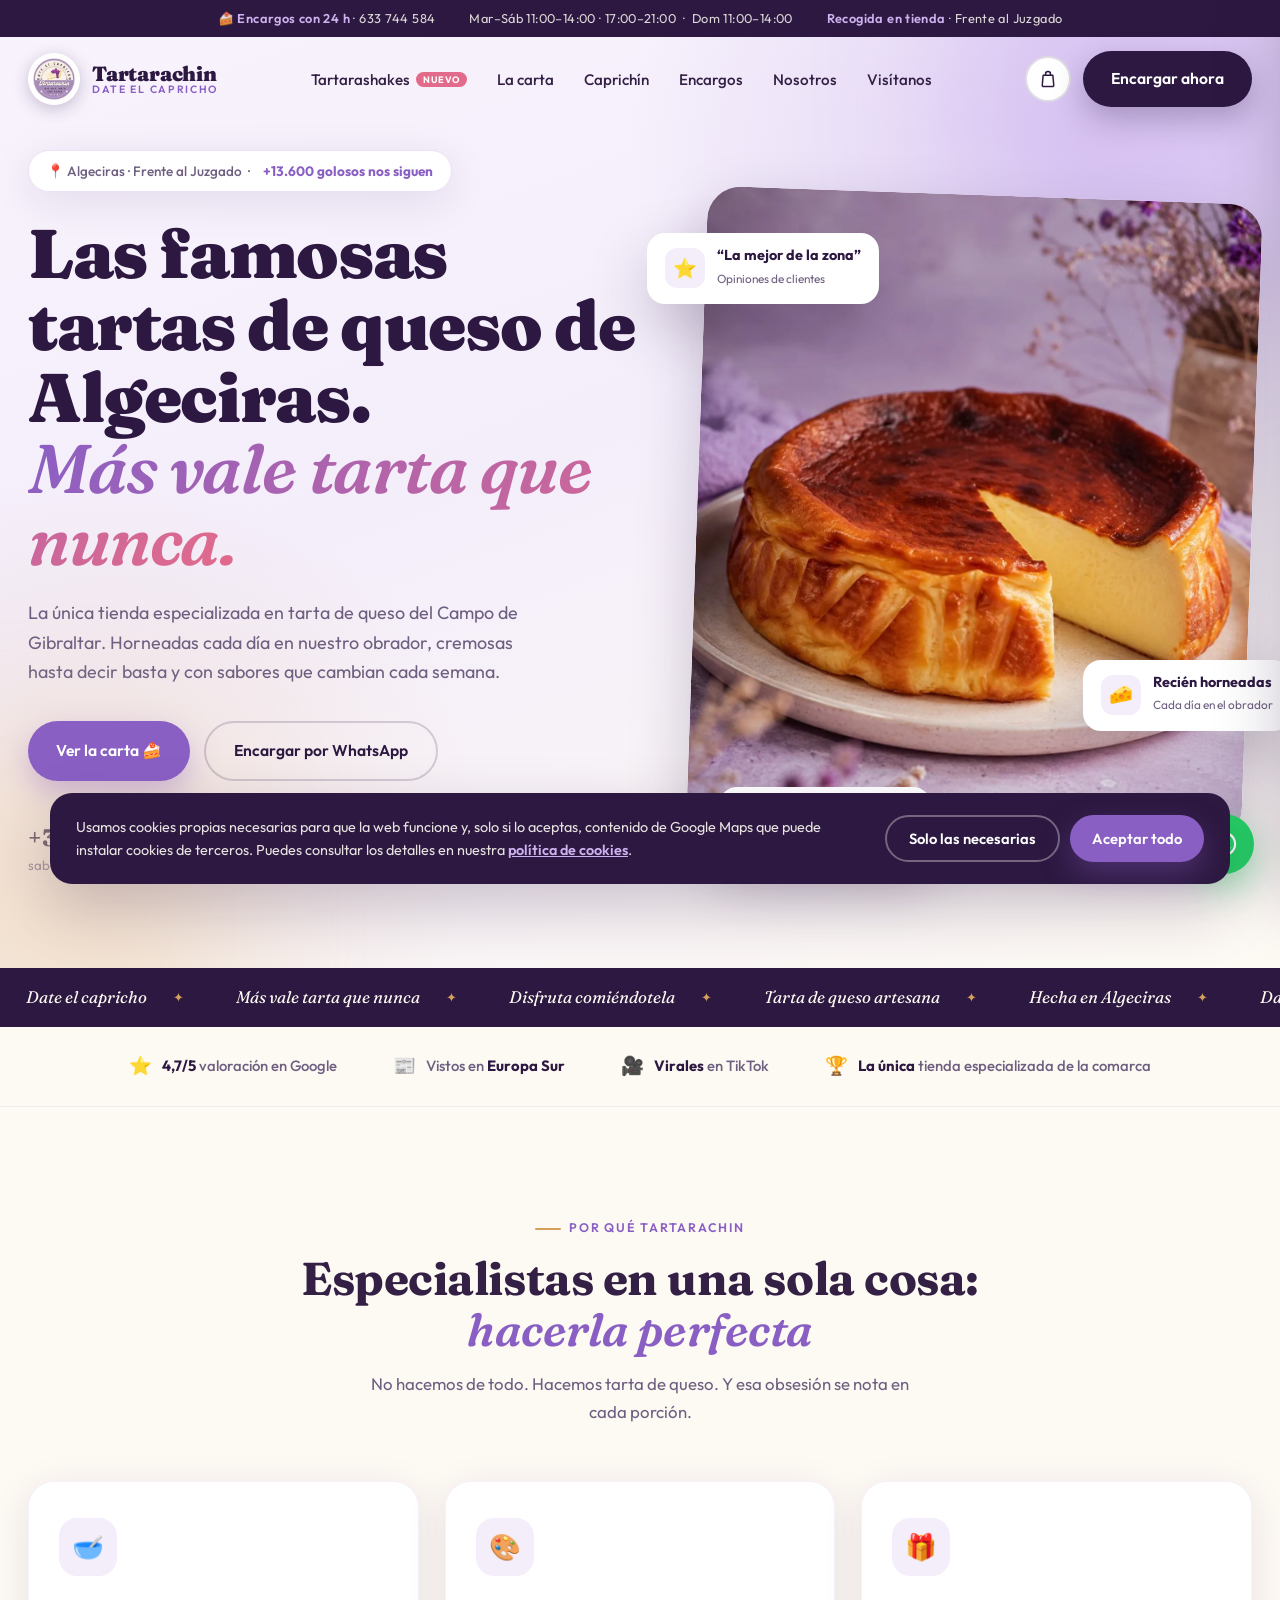
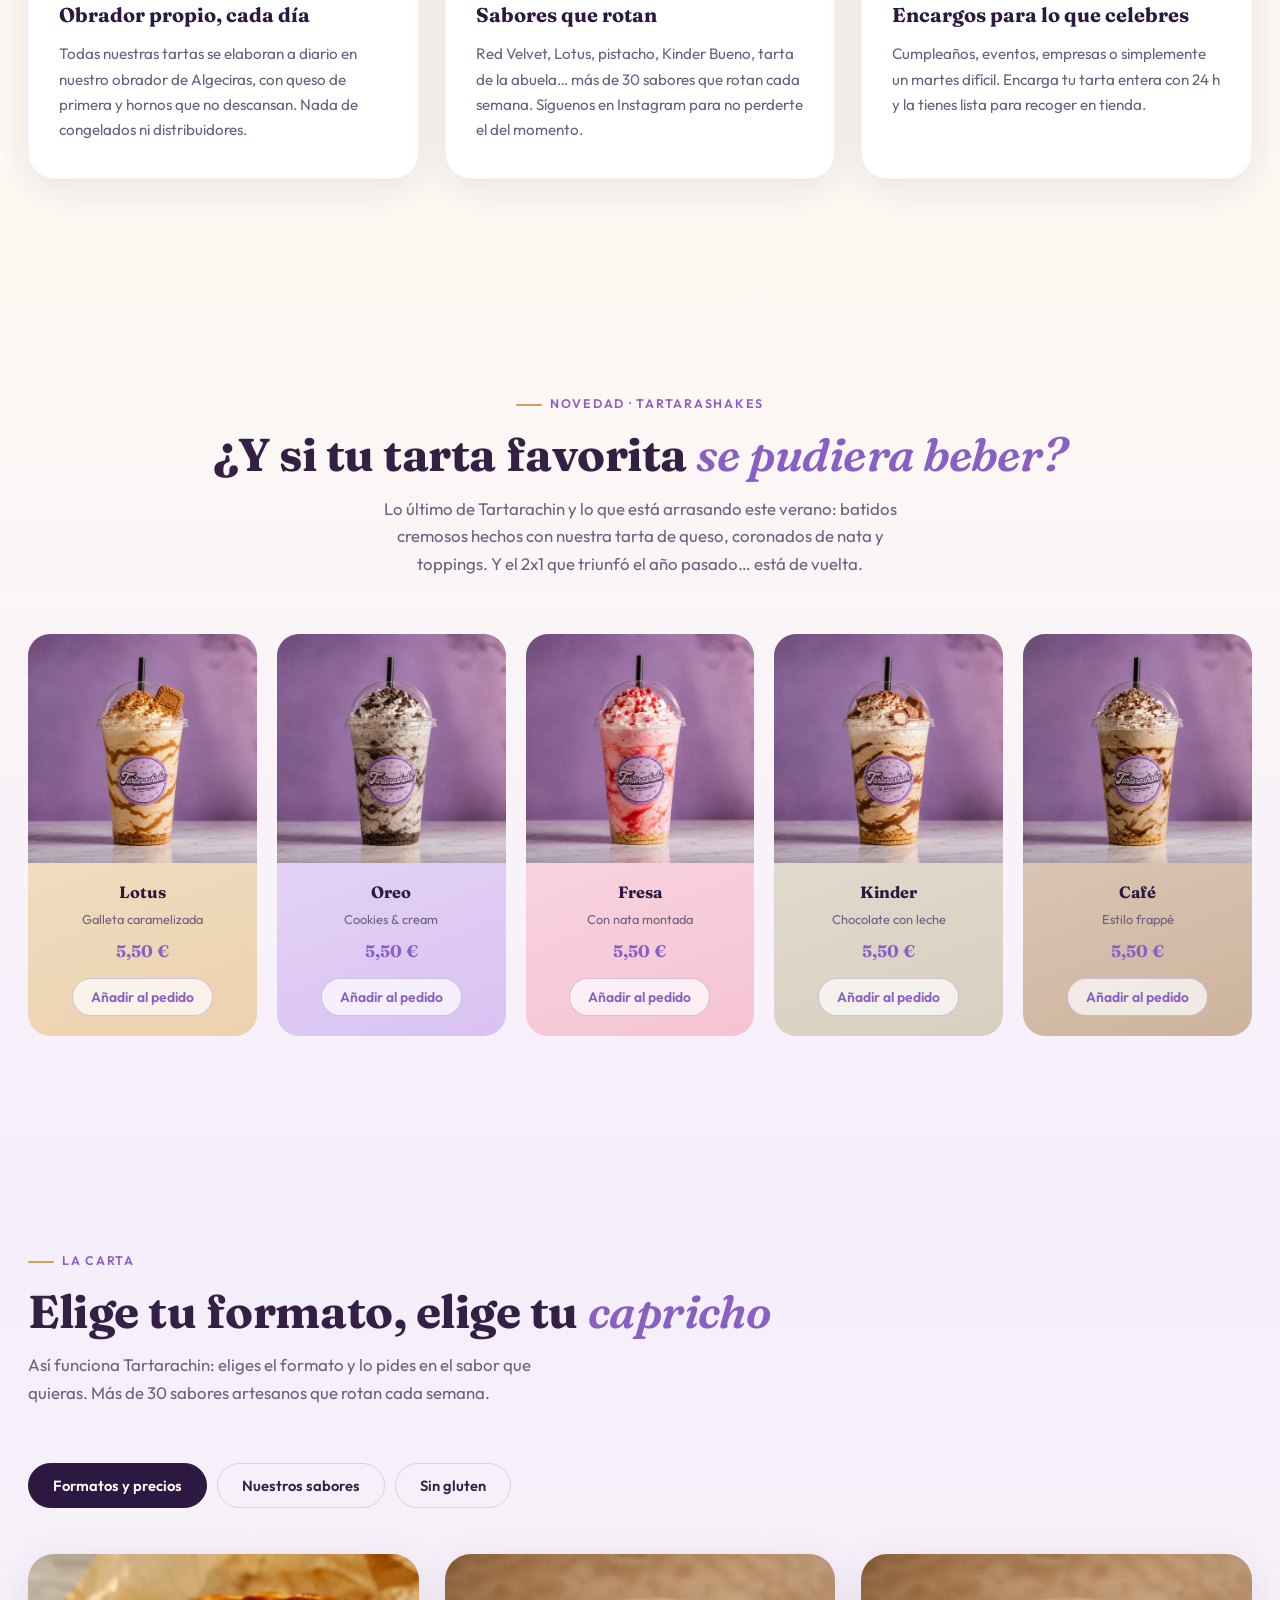
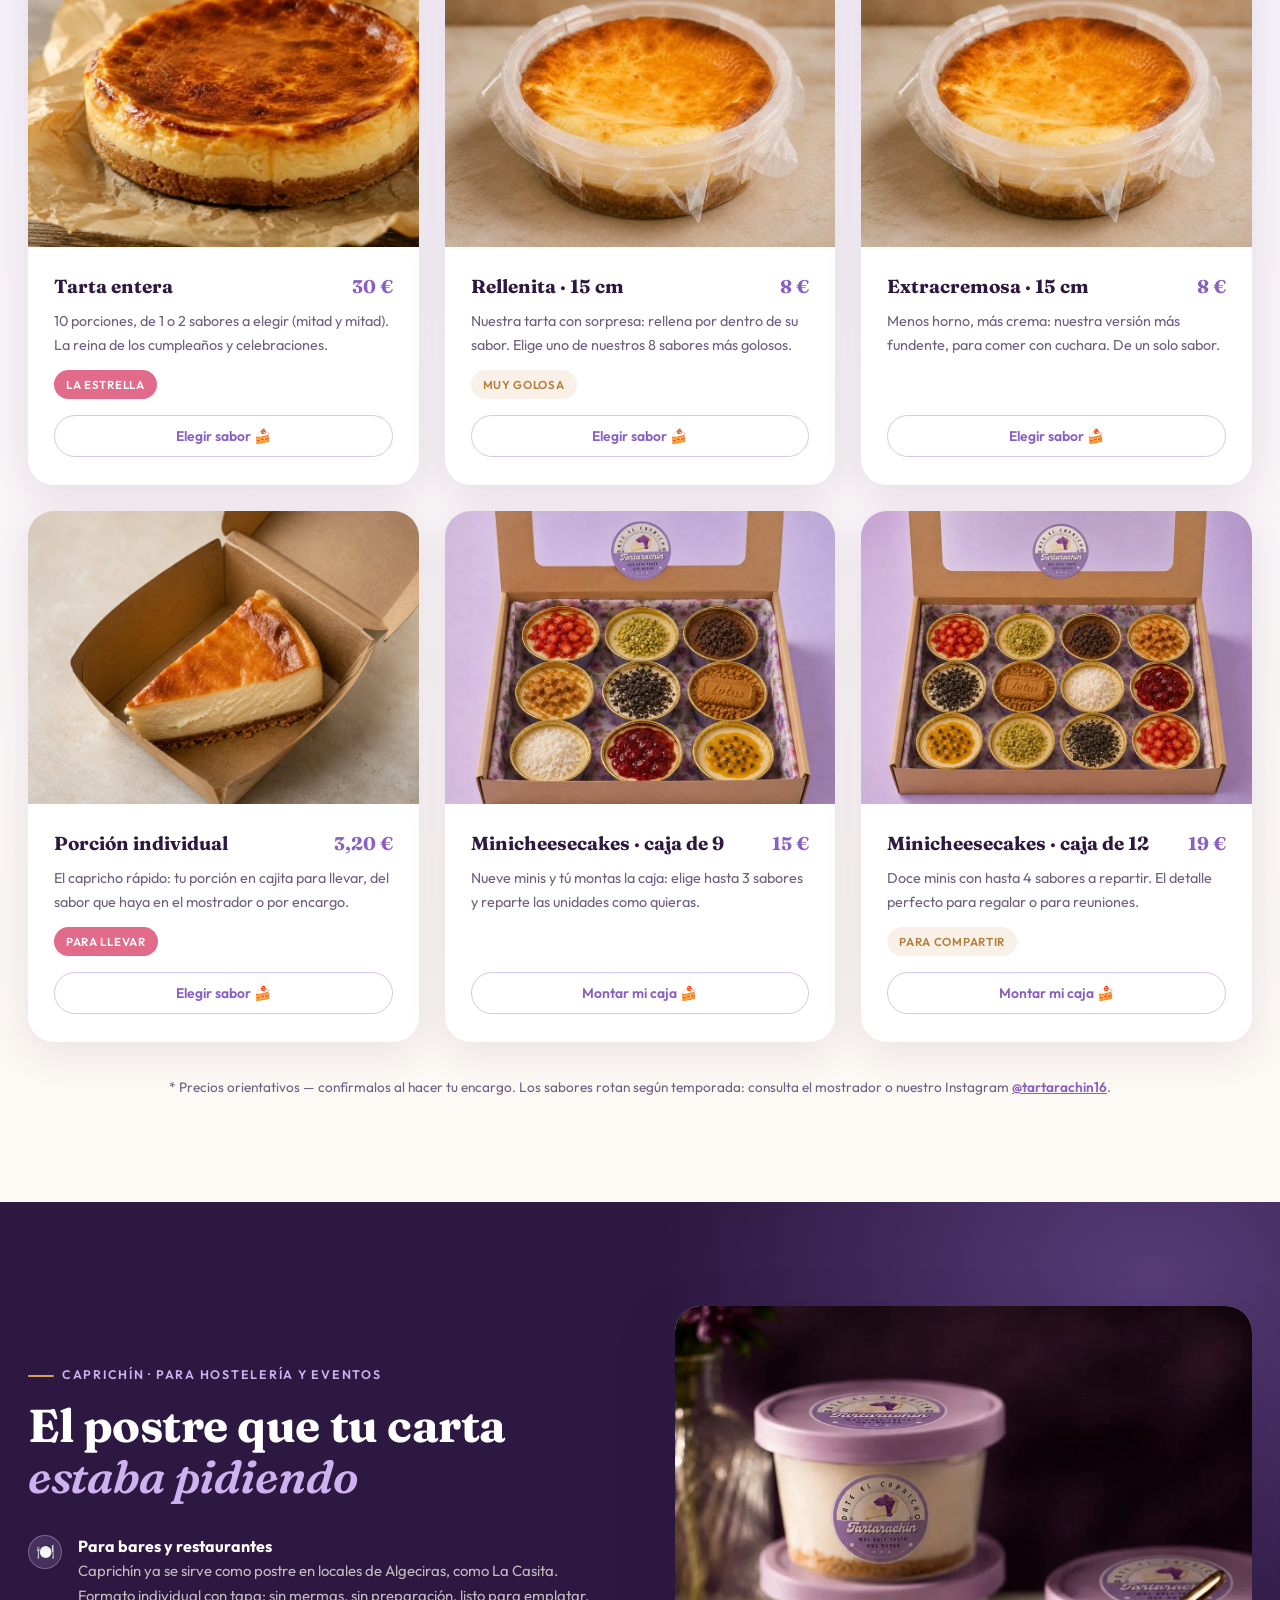
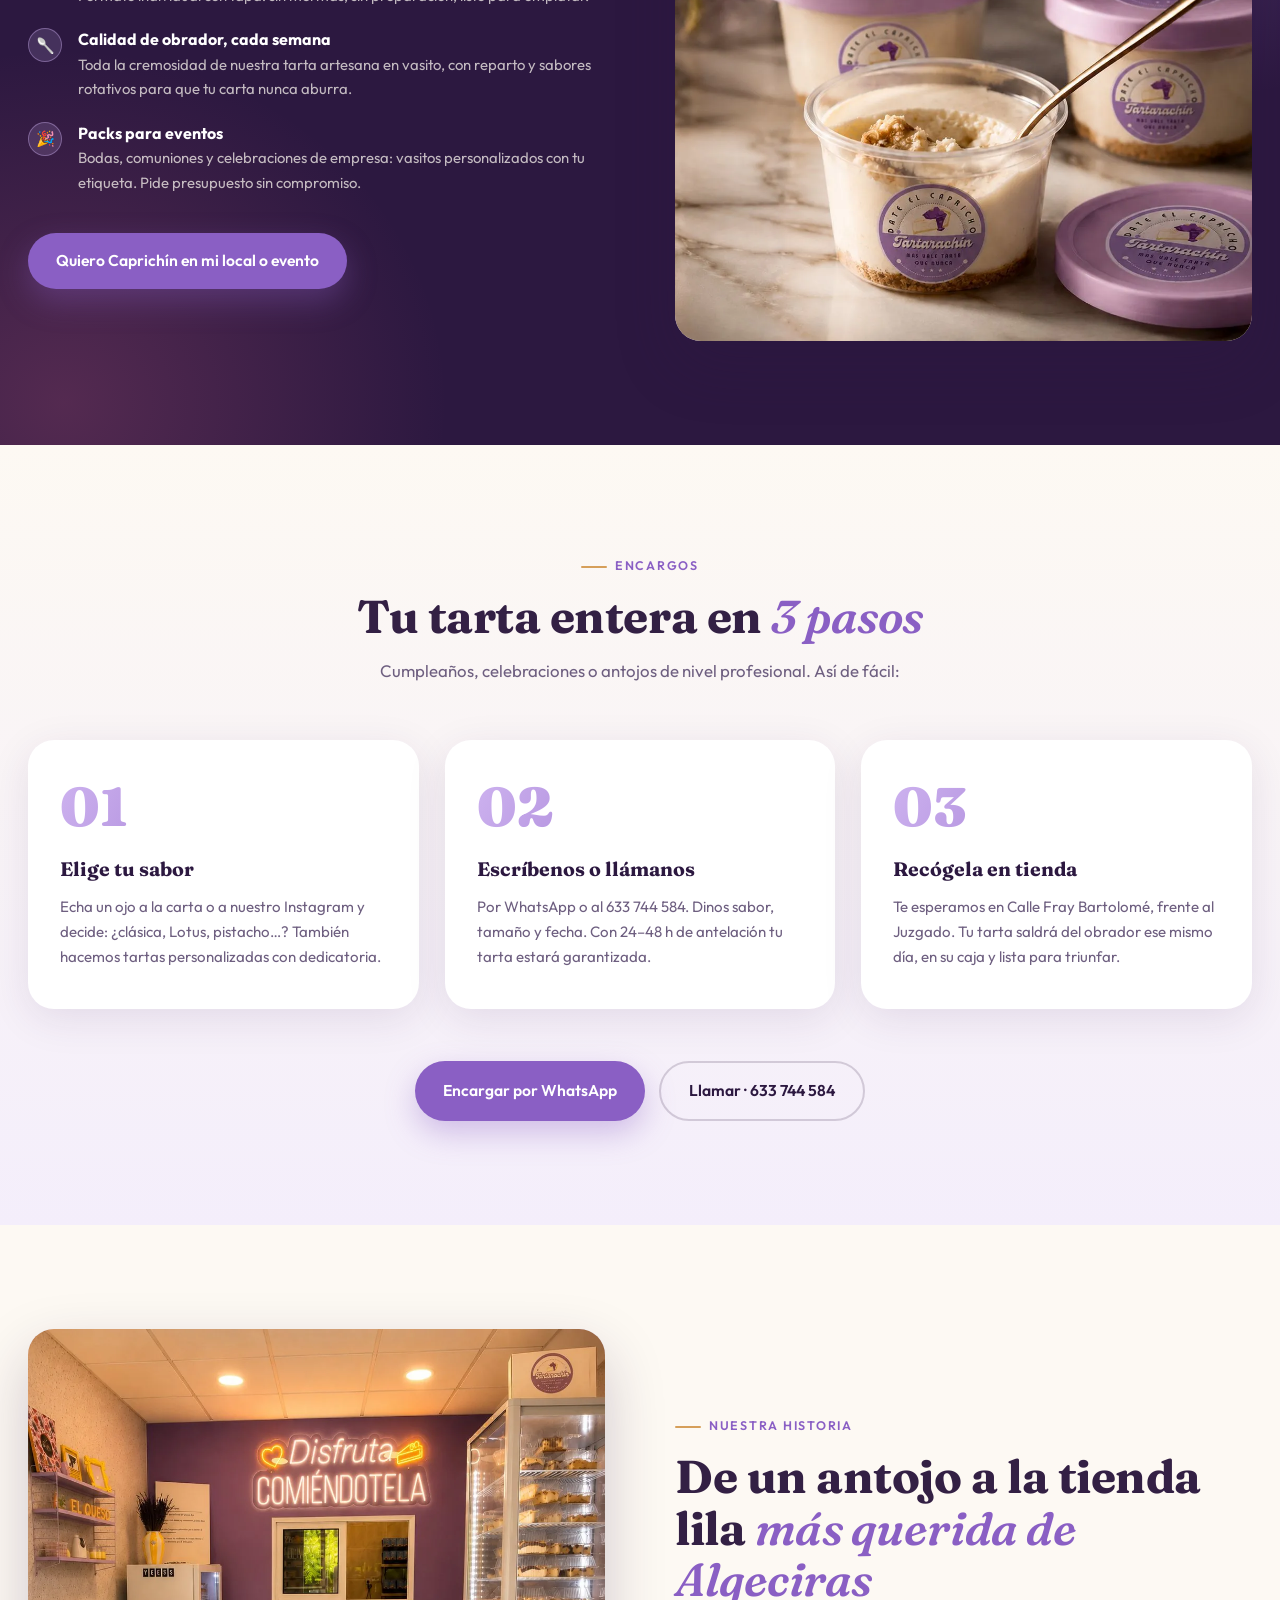
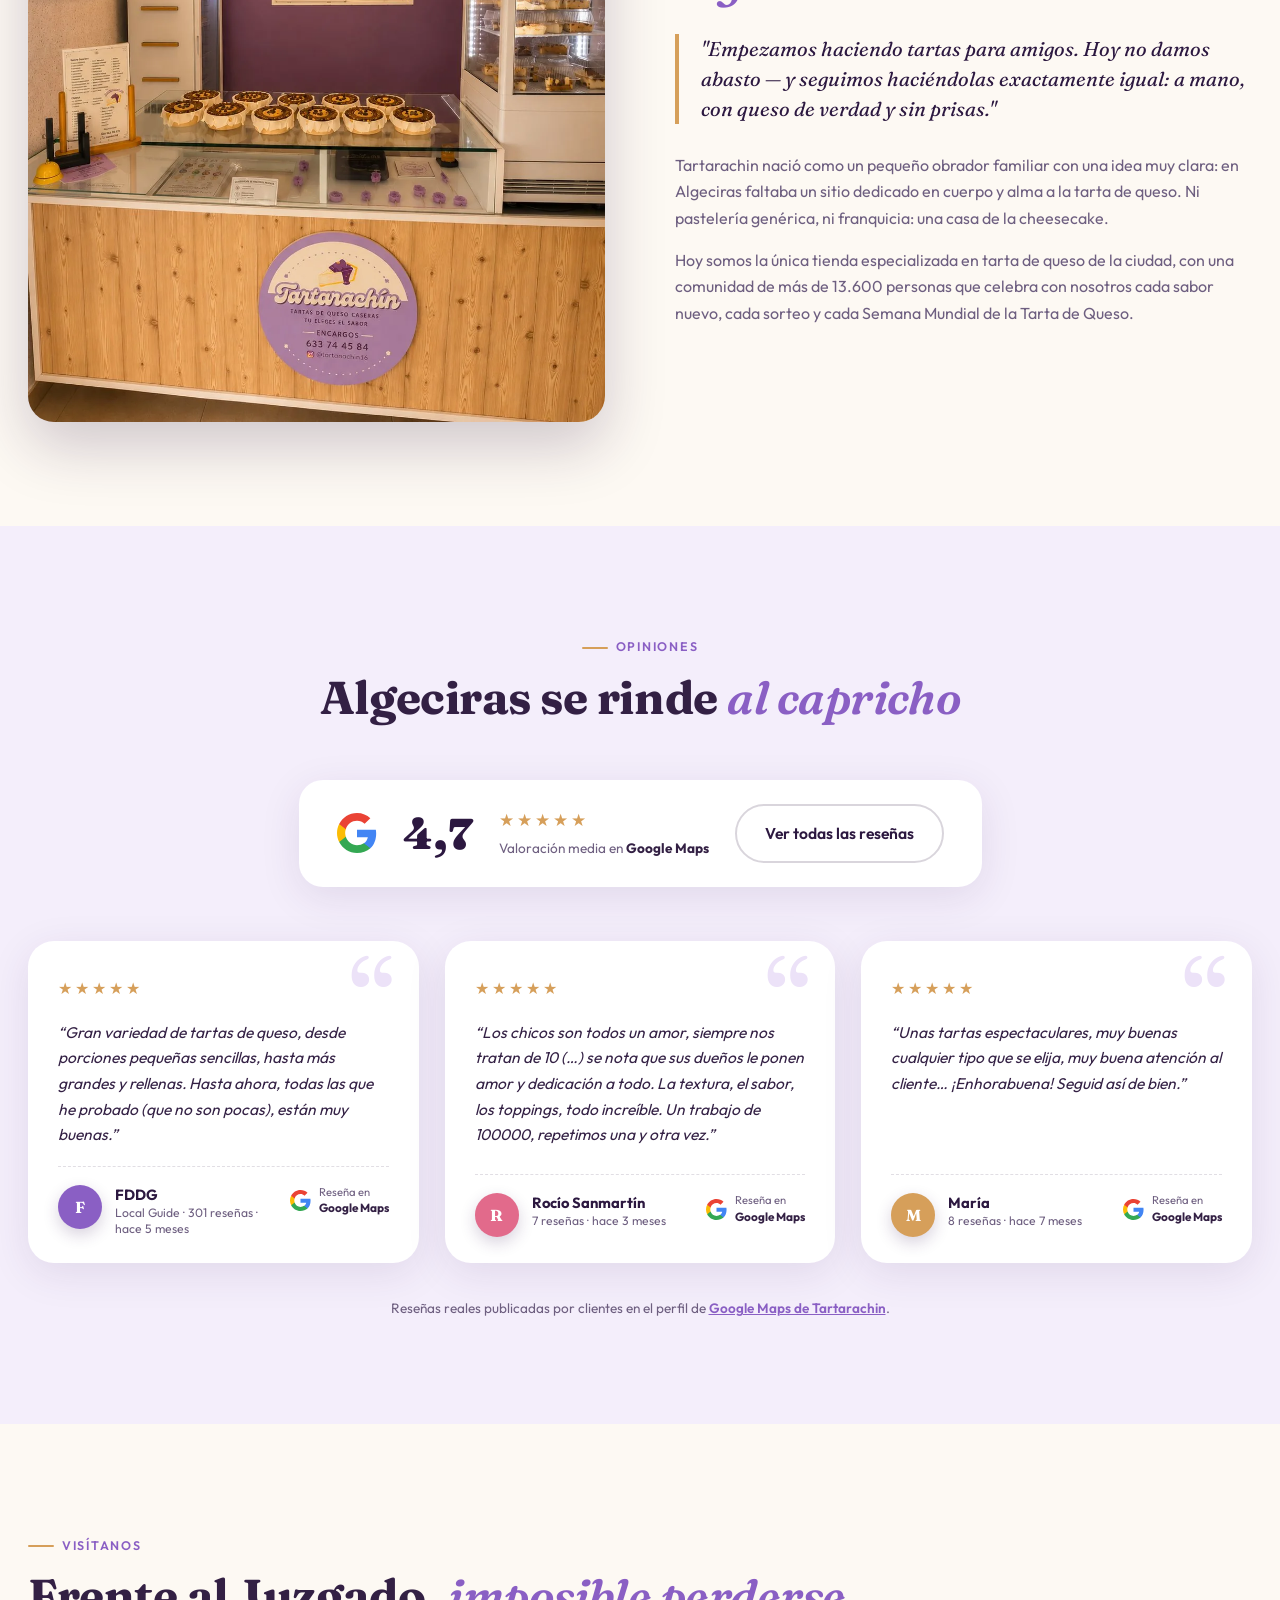
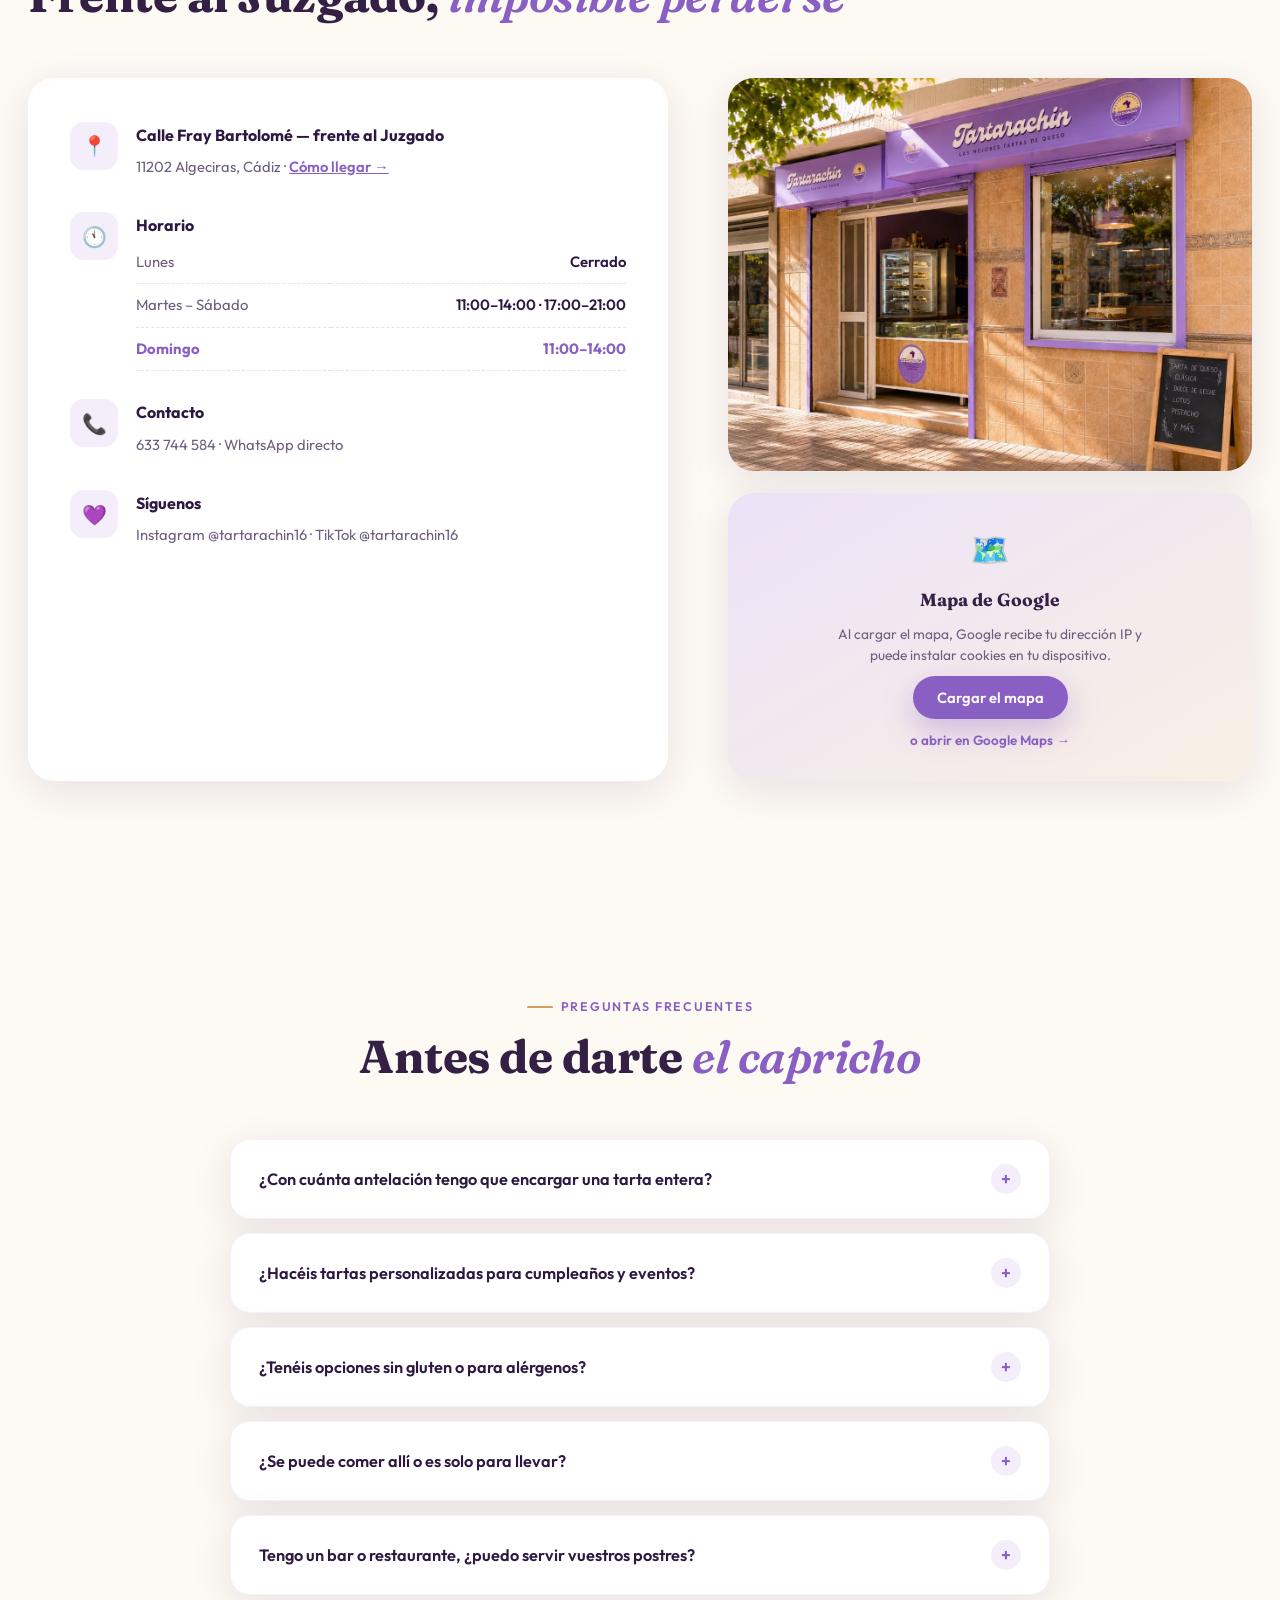
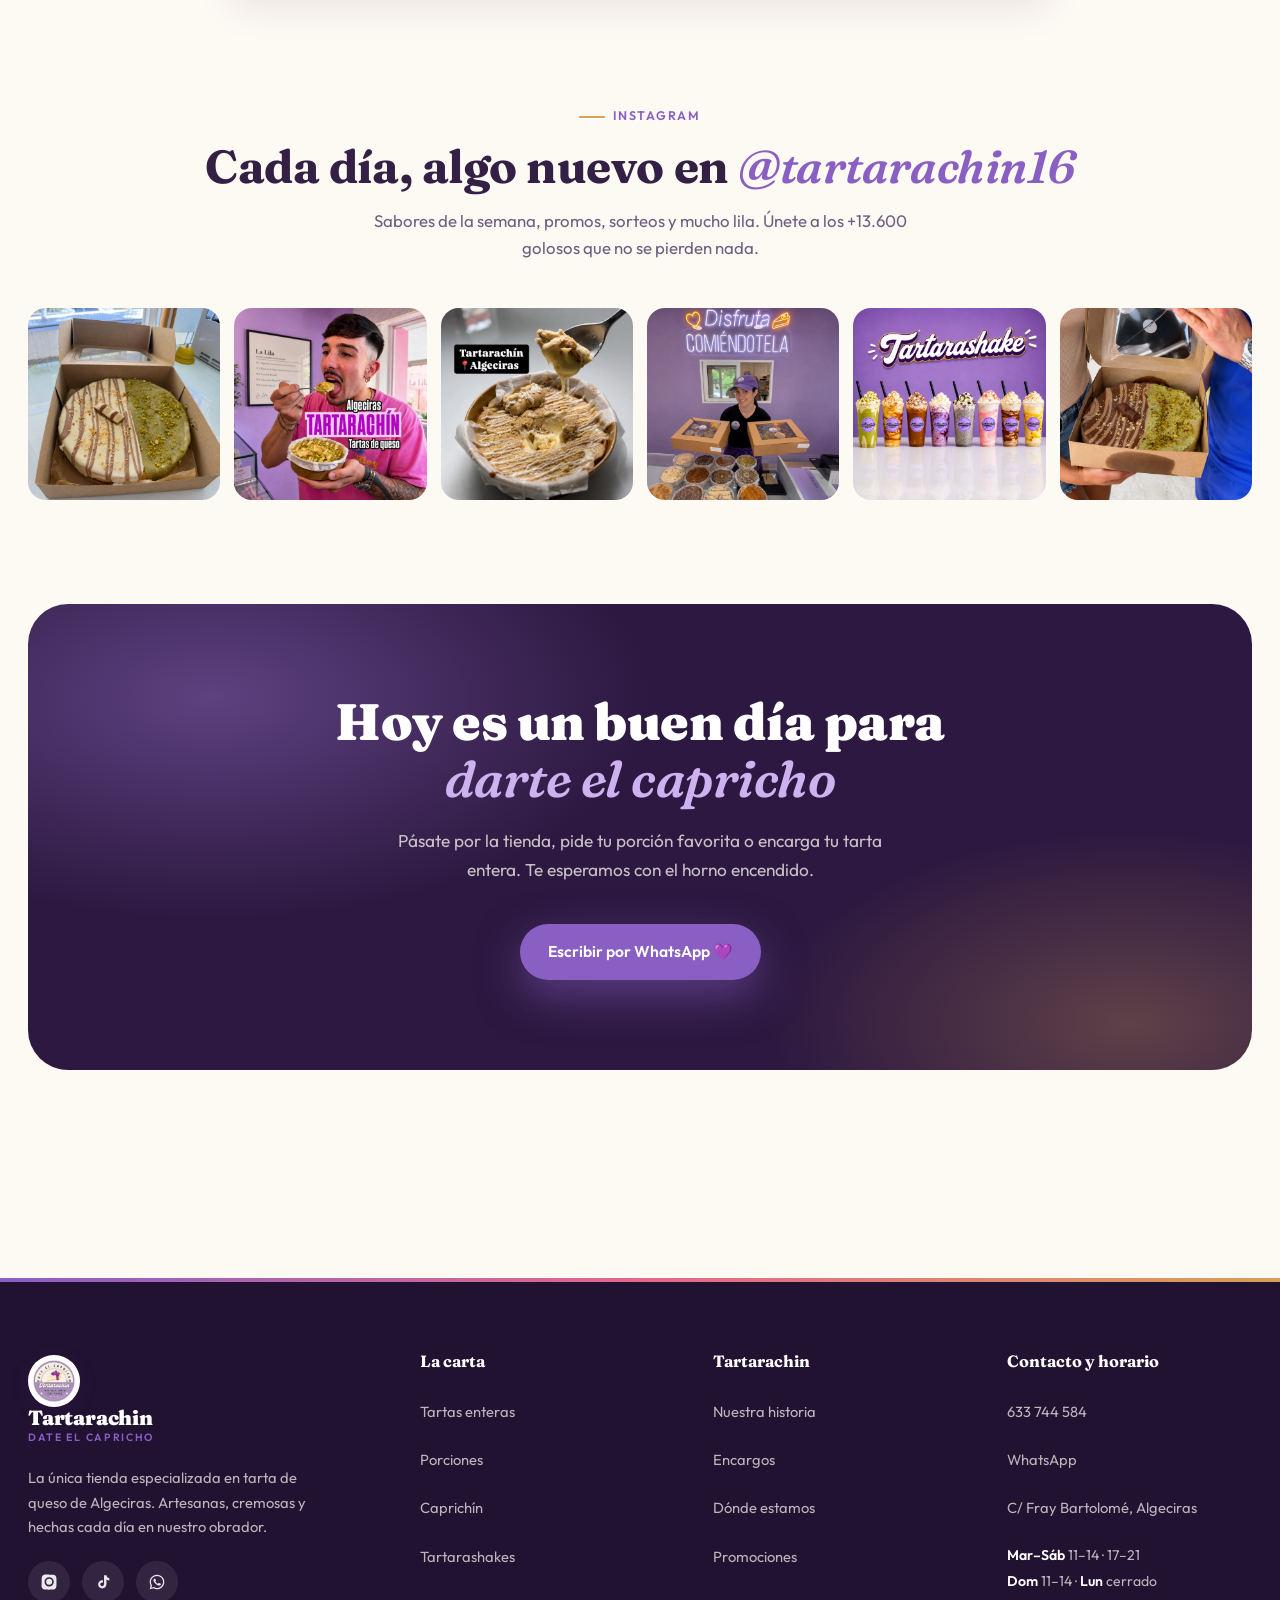
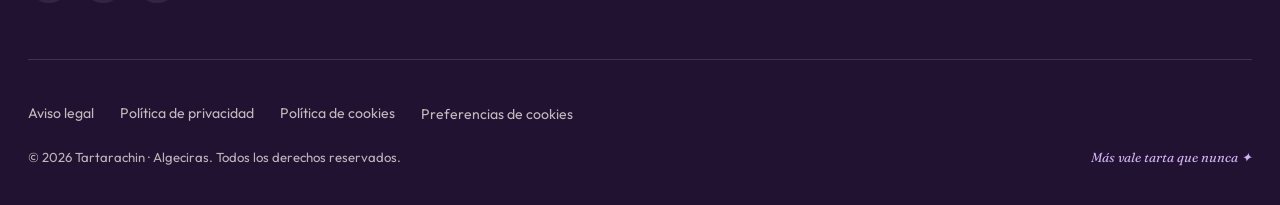
==== commit 1c2a257f: "Add files via upload" ====
--- a/index.html
+++ b/index.html
@@ -1026,7 +1026,7 @@
   body.menu-open{overflow:hidden}
   body.menu-open header,
   body.menu-open header.scrolled{background:transparent;box-shadow:none;backdrop-filter:none}
-  body.menu-open header.scrolled .topbar{max-height:0}
+  body.menu-open .topbar{max-height:0}
   body.menu-open .logo-text b{color:#fff}
   body.menu-open .logo-text small{color:var(--lila-claro)}
   body.menu-open .logo-img{box-shadow:0 6px 22px rgba(0,0,0,.45)}
@@ -1046,11 +1046,14 @@
   /* el panel */
   .nav-links.open{
     display:flex;position:fixed;inset:0;z-index:98;
-    flex-direction:column;justify-content:center;align-items:stretch;
-    gap:0;padding:92px 26px 30px;overflow-y:auto;
+    height:100vh;height:100svh;height:100dvh;
+    flex-direction:column;justify-content:space-between;align-items:stretch;
+    gap:0;padding:calc(62px + 1.2vh) 24px calc(12px + env(safe-area-inset-bottom));
+    overflow-y:auto;overscroll-behavior:contain;
     background:
       radial-gradient(80% 55% at 105% -5%,rgba(167,127,224,.55),transparent 62%),
       radial-gradient(70% 50% at -10% 105%,rgba(226,106,139,.32),transparent 60%),
+      radial-gradient(52% 34% at 86% 84%,rgba(205,178,239,.17),transparent 70%),
       var(--berenjena);
     animation:navReveal .55s cubic-bezier(.2,.8,.3,1) both;
   }
@@ -1058,13 +1061,6 @@
     from{clip-path:circle(0% at calc(100% - 42px) 48px);opacity:.4}
     to{clip-path:circle(150% at calc(100% - 42px) 48px);opacity:1}
   }
-  /* halo de marca de fondo */
-  .nav-links.open::before{
-    content:"";position:absolute;right:-24%;bottom:-14%;width:78vw;height:78vw;
-    background:radial-gradient(circle,rgba(205,178,239,.16),transparent 68%);
-    border-radius:50%;pointer-events:none;
-  }
-
   /* enlaces */
   .nav-links.open li{
     counter-increment:navi;position:relative;
@@ -1082,8 +1078,10 @@
   @keyframes navItem{from{opacity:0;transform:translateY(26px)}to{opacity:1;transform:none}}
 
   .nav-links.open a{
-    display:flex;align-items:baseline;gap:14px;padding:15px 4px;
-    font-family:'Fraunces',serif;font-weight:700;font-size:1.72rem;letter-spacing:-.015em;
+    display:flex;align-items:baseline;gap:13px;
+    padding:clamp(7px,1.55vh,15px) 4px;
+    font-family:'Fraunces',serif;font-weight:700;
+    font-size:clamp(1.18rem,3.55vh,1.72rem);letter-spacing:-.015em;
     color:#fff;line-height:1.15;
   }
   .nav-links.open a::before{
@@ -1100,19 +1098,19 @@
   }
 
   /* bloque inferior */
-  .nav-links.open .nav-extra{display:block;border-bottom:none;padding-top:26px}
+  .nav-links.open .nav-extra{display:block;border-bottom:none;padding-top:clamp(12px,2.4vh,26px)}
   .nav-cta-wa{
     display:flex!important;align-items:center;justify-content:center;gap:11px;
     background:#25d366;color:#fff!important;border-radius:999px;
     font-family:'Outfit',sans-serif!important;font-size:1rem!important;font-weight:600!important;
-    padding:15px 22px!important;box-shadow:0 14px 30px rgba(37,211,102,.32);
+    padding:clamp(11px,1.7vh,15px) 22px!important;box-shadow:0 14px 30px rgba(37,211,102,.32);
   }
   .nav-cta-wa::before{display:none}
   .nav-cta-wa svg{width:20px;height:20px;fill:#fff;flex-shrink:0}
   .nav-meta{
-    display:flex;flex-direction:column;align-items:center;gap:7px;
-    margin-top:20px;text-align:center;
-    font-size:.86rem;color:rgba(253,249,243,.72);line-height:1.4;
+    display:flex;flex-direction:column;align-items:center;gap:clamp(4px,.9vh,8px);
+    margin-top:clamp(10px,1.9vh,20px);text-align:center;
+    font-size:.84rem;color:rgba(253,249,243,.72);line-height:1.4;
   }
   .nav-meta a{
     font-family:'Outfit',sans-serif!important;font-size:1.02rem!important;font-weight:600!important;
@@ -1121,23 +1119,38 @@
   .nav-meta a::before{display:none}
   .nav-estado{
     display:inline-flex;align-items:center;gap:8px;
-    font-size:.76rem;font-weight:600;letter-spacing:.06em;text-transform:uppercase;
-    padding:6px 14px;border-radius:999px;
+    font-size:.72rem;font-weight:600;letter-spacing:.05em;text-transform:uppercase;
+    padding:5px 13px;border-radius:999px;
     background:rgba(253,249,243,.1);border:1px solid rgba(253,249,243,.18);color:#fff;
   }
   .nav-estado i{width:7px;height:7px;border-radius:50%;background:var(--biscuit);display:block}
   .nav-estado.abierto i{background:#4ade80;box-shadow:0 0 0 0 rgba(74,222,128,.6);animation:pulso 2s infinite}
   @keyframes pulso{70%{box-shadow:0 0 0 8px rgba(74,222,128,0)}100%{box-shadow:0 0 0 0 rgba(74,222,128,0)}}
-  .nav-social{display:flex;justify-content:center;gap:12px;margin-top:22px}
+  .nav-social{
+    display:flex;justify-content:center;align-items:center;
+    gap:12px;margin-top:clamp(11px,2vh,22px);
+  }
   .nav-social a{
-    width:44px;height:44px;border-radius:50%;padding:0!important;
+    width:clamp(38px,5.2vh,44px);height:clamp(38px,5.2vh,44px);
+    border-radius:50%;padding:0!important;margin:0!important;flex:0 0 auto;
     background:rgba(253,249,243,.1);border:1px solid rgba(253,249,243,.18);
-    display:flex!important;align-items:center;justify-content:center;
+    display:grid!important;place-items:center;
   }
-  .nav-social a::before{display:none}
+  /* ningún elemento del bloque inferior lleva la numeración 01, 02… */
+  .nav-links.open .nav-extra a::before{content:none!important;display:none!important;min-width:0!important}
   .nav-social svg{width:20px;height:20px;fill:none;stroke:#fff;stroke-width:1.7}
   .nav-social svg.ns-solid{fill:#fff;stroke:none}
 
+  /* móvil en horizontal o pantallas muy bajas: se compacta aún más */
+  @media (max-height:500px){
+    .nav-links.open{padding-top:calc(68px + .4vh);justify-content:flex-start}
+    .nav-links.open a{padding:5px 4px;font-size:1.06rem}
+    .nav-links.open .nav-extra{padding-top:10px}
+    .nav-meta{margin-top:8px;font-size:.78rem}
+    .nav-social{margin-top:9px}
+    .nav-social a{width:34px;height:34px}
+    .nav-social svg{width:17px;height:17px}
+  }
   @media (prefers-reduced-motion: reduce){
     .nav-links.open,.nav-links.open li{animation:none}
     .nav-estado.abierto i{animation:none}
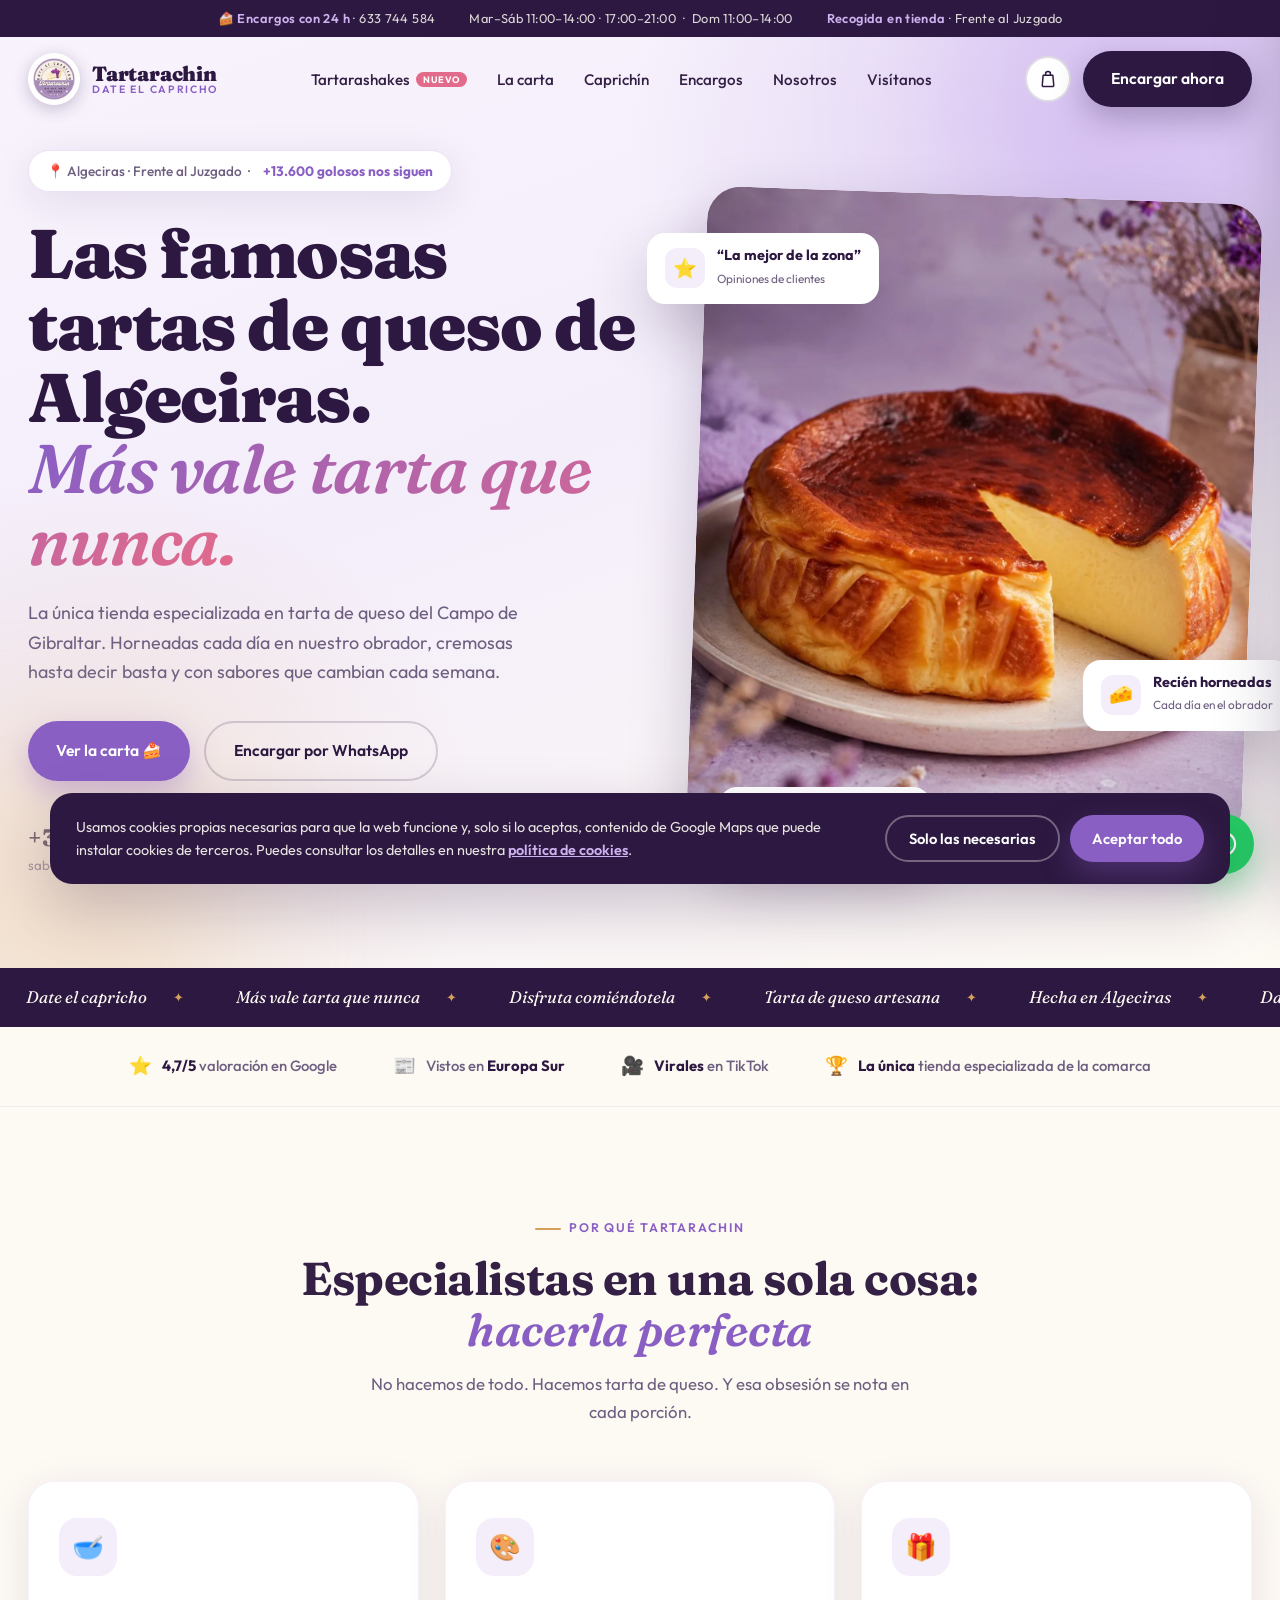
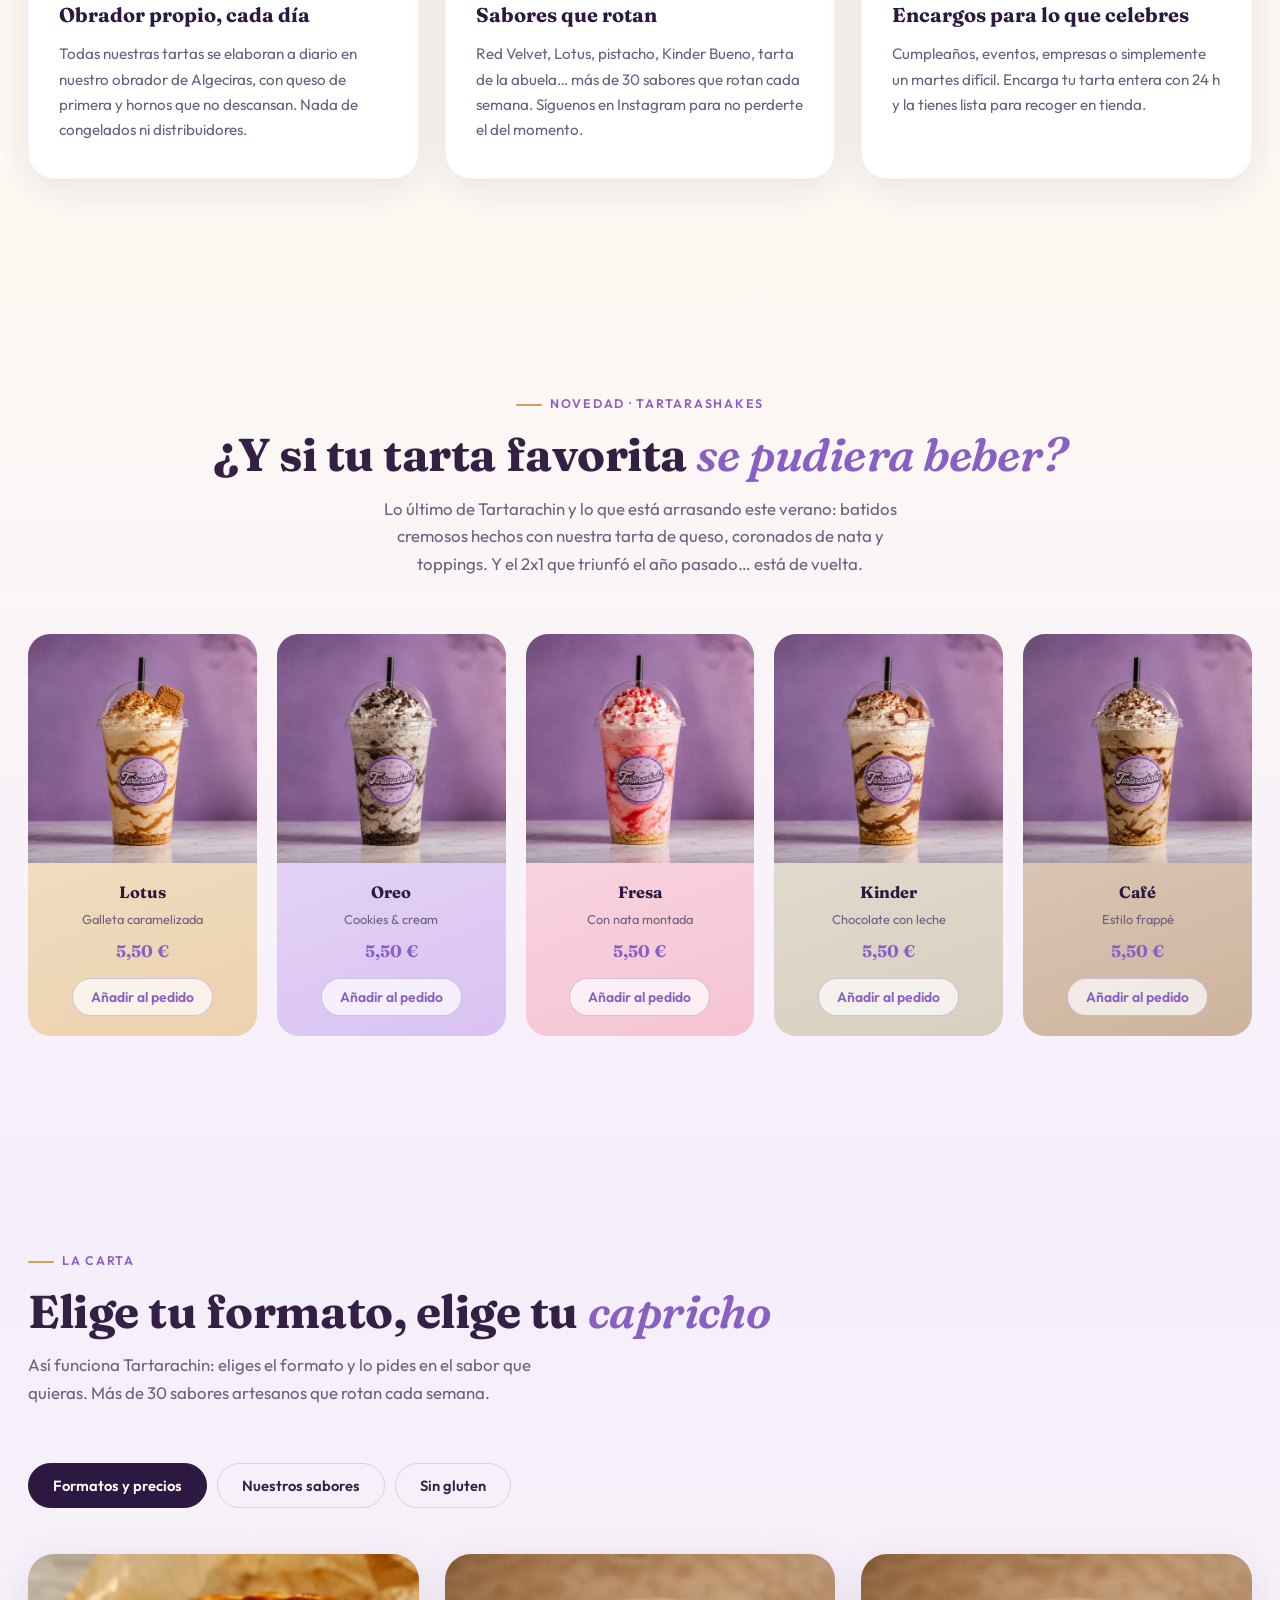
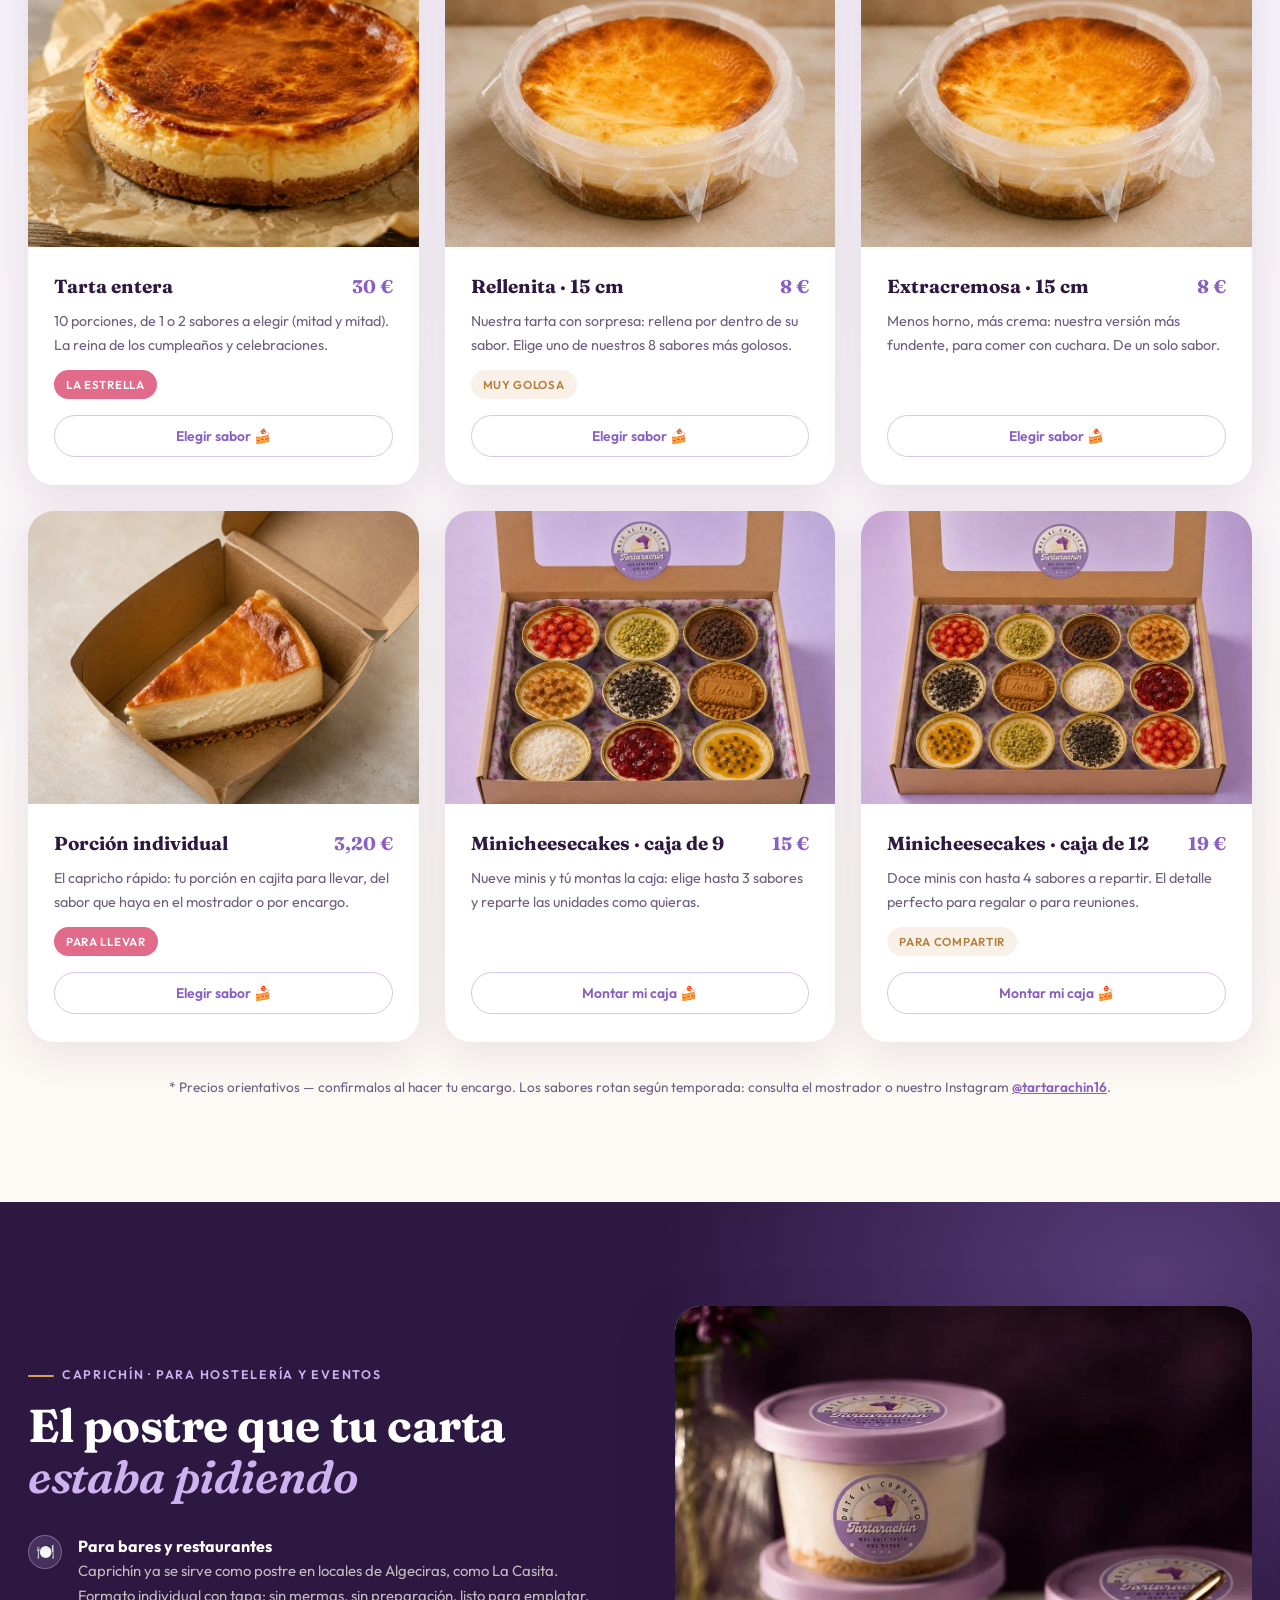
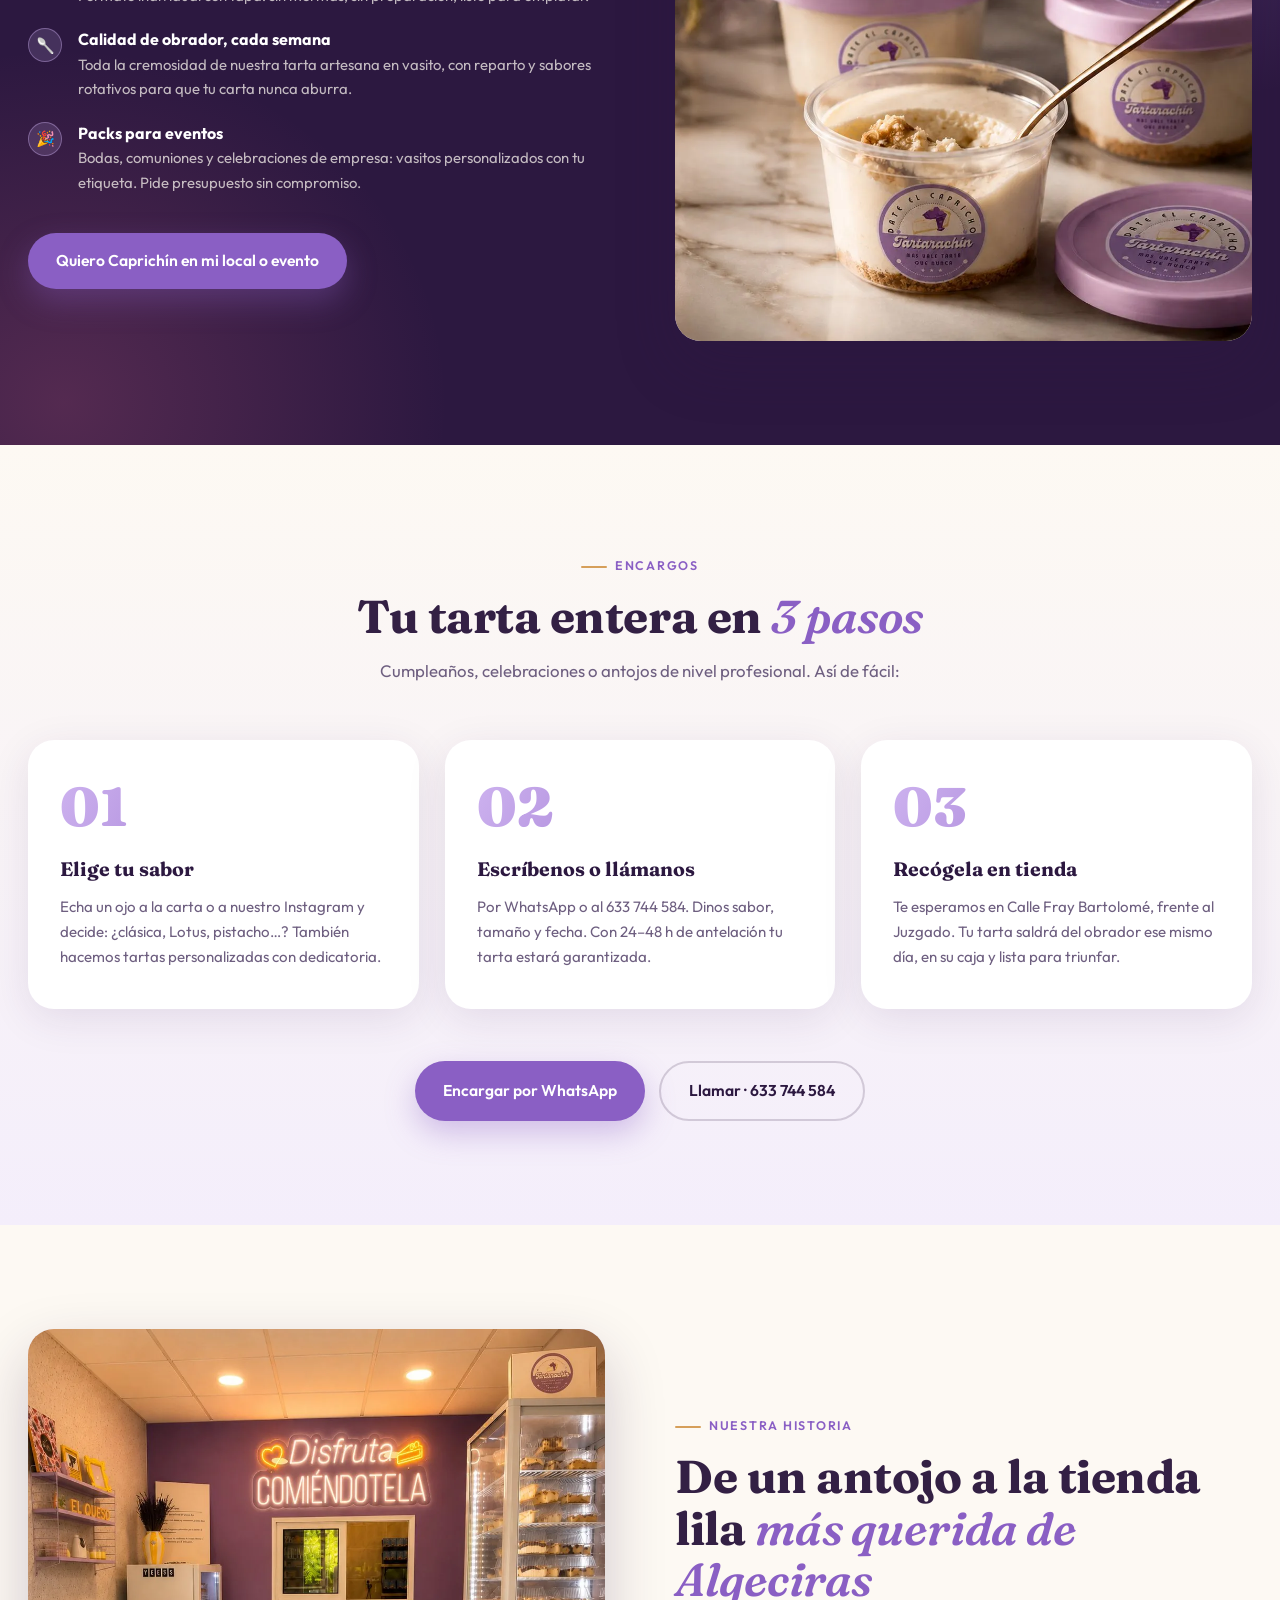
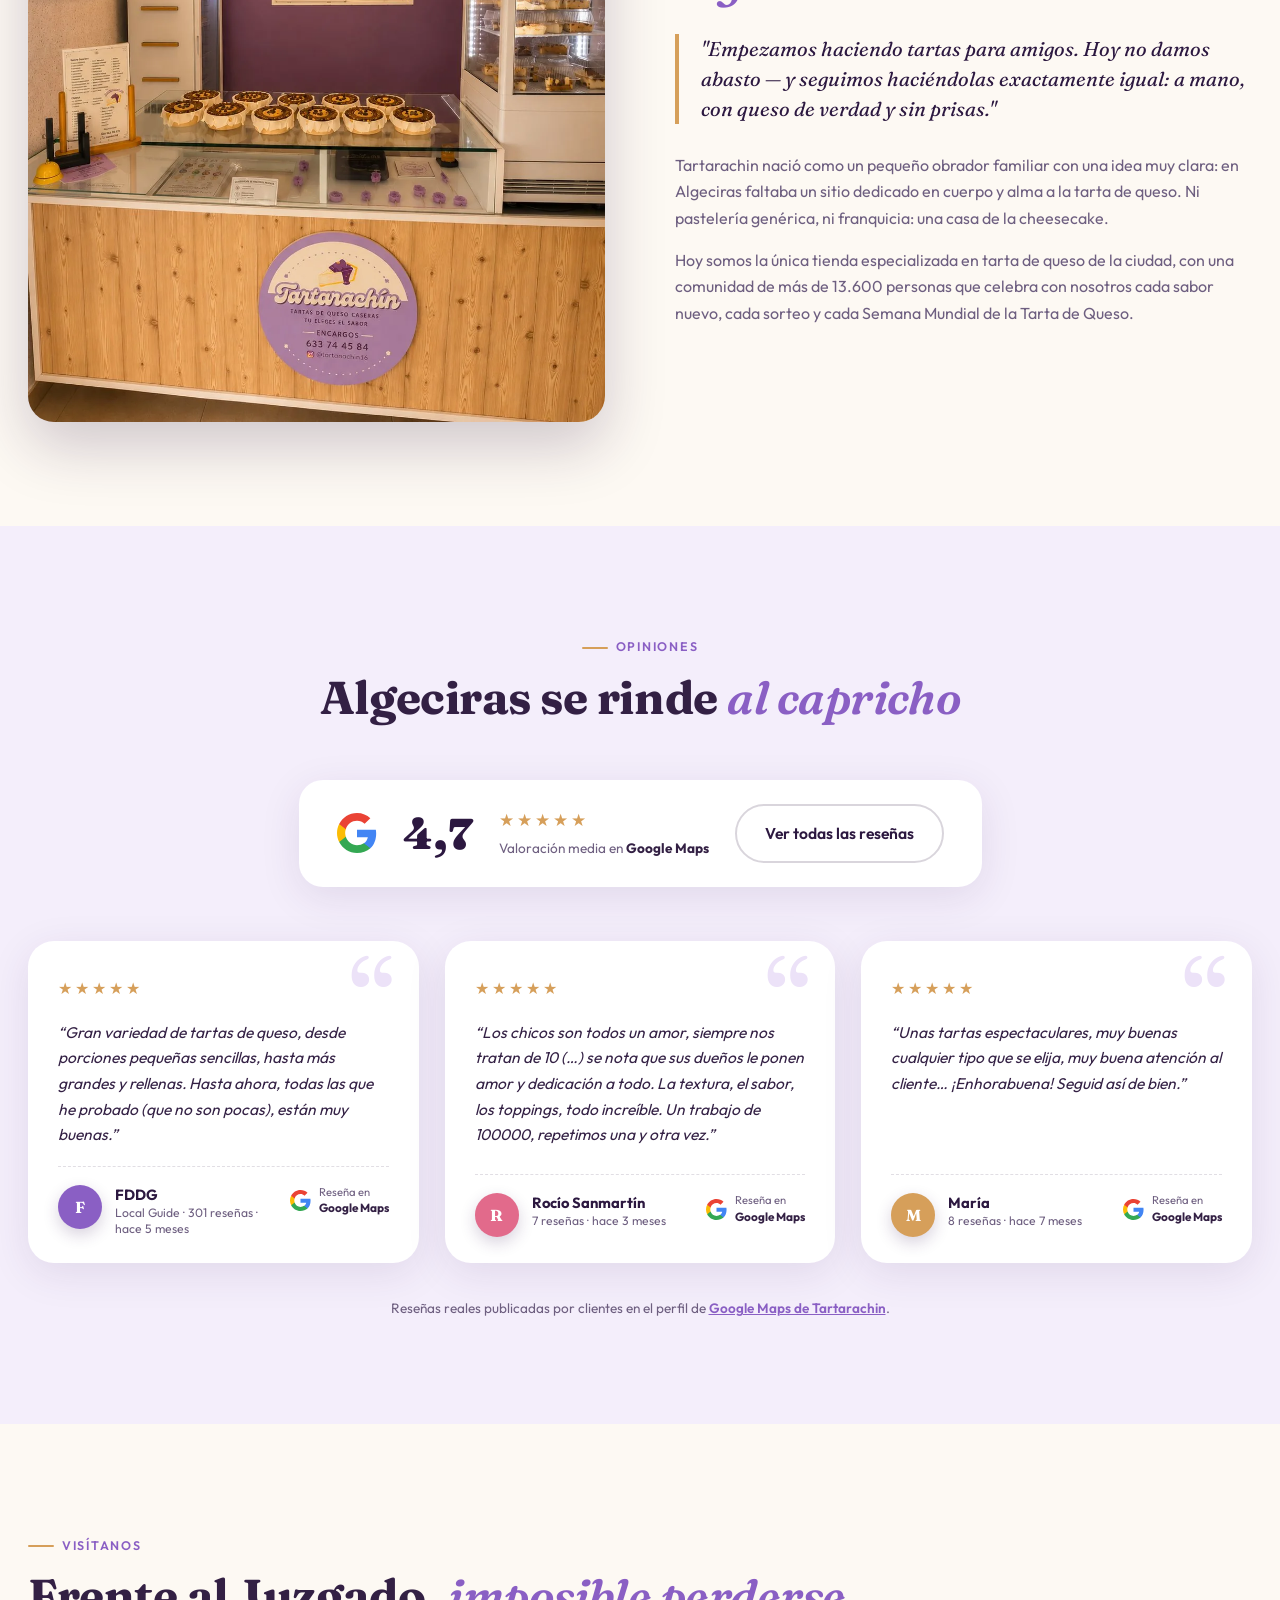
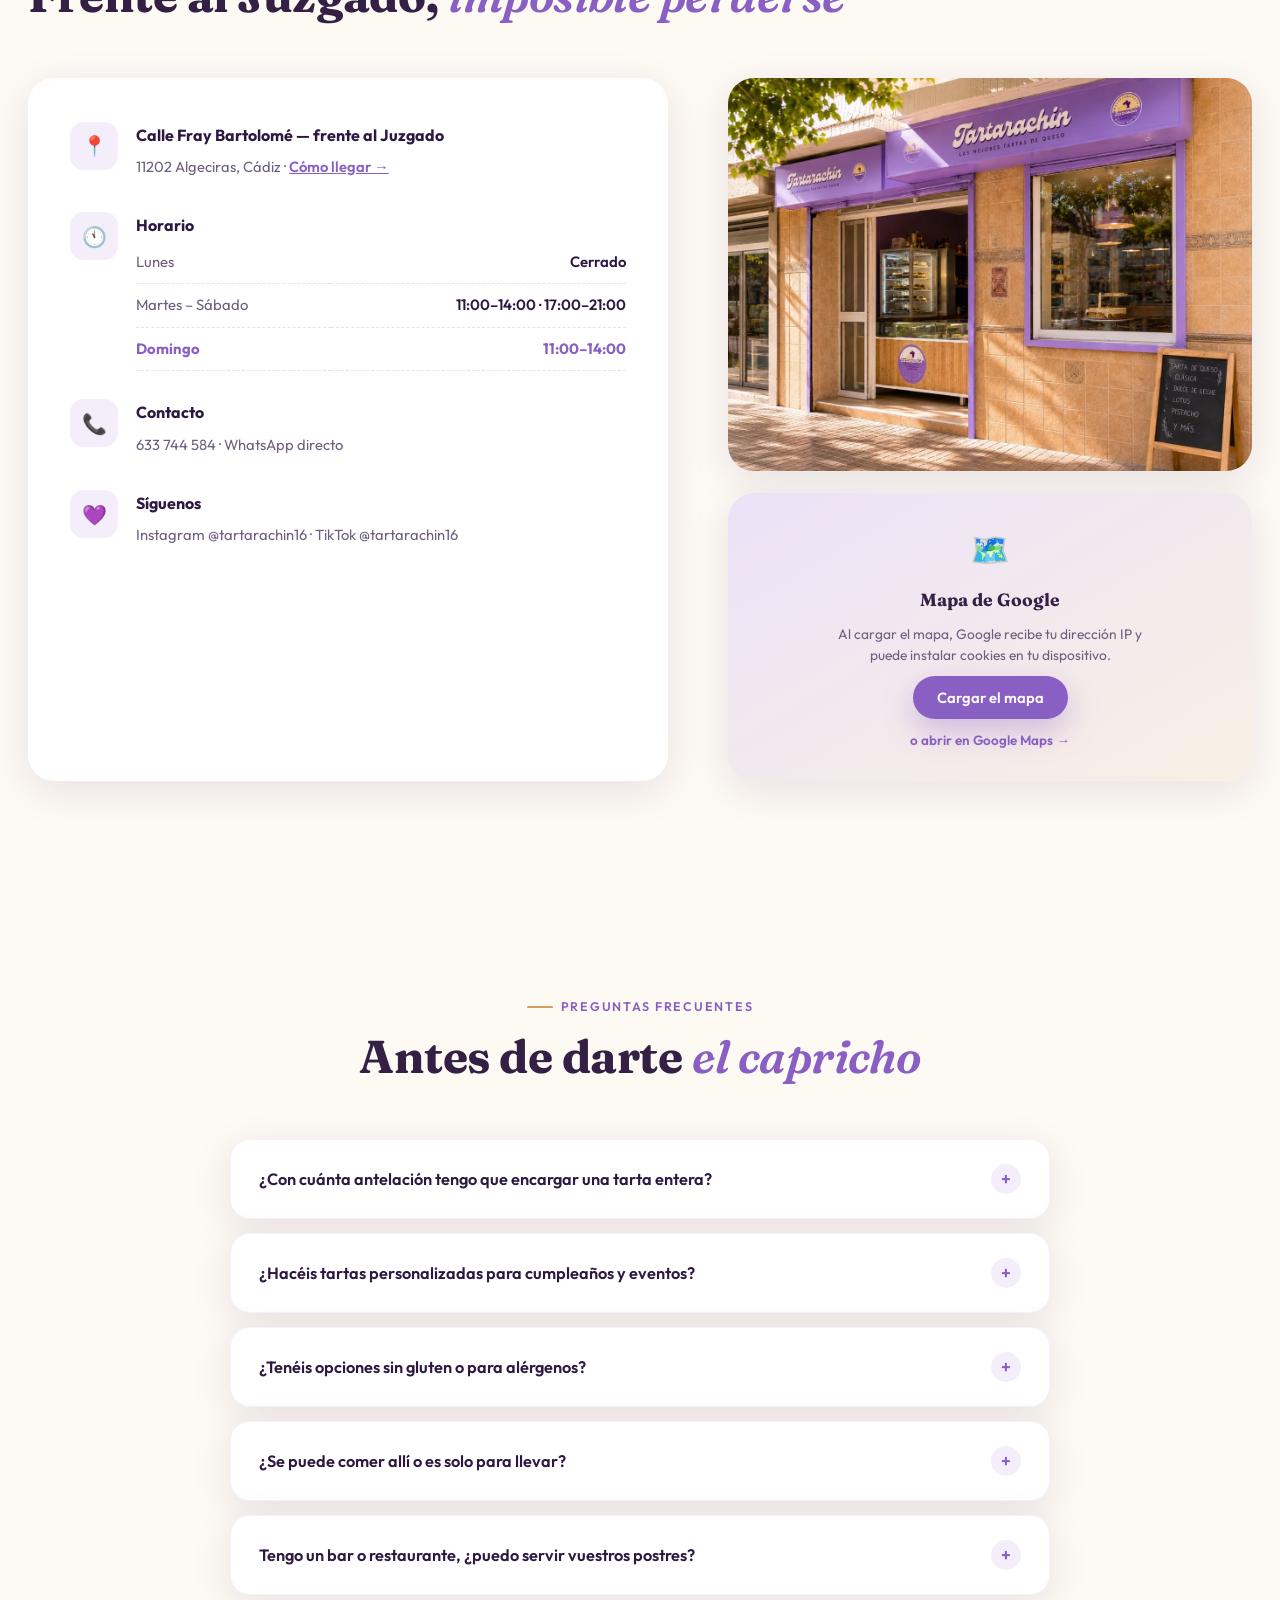
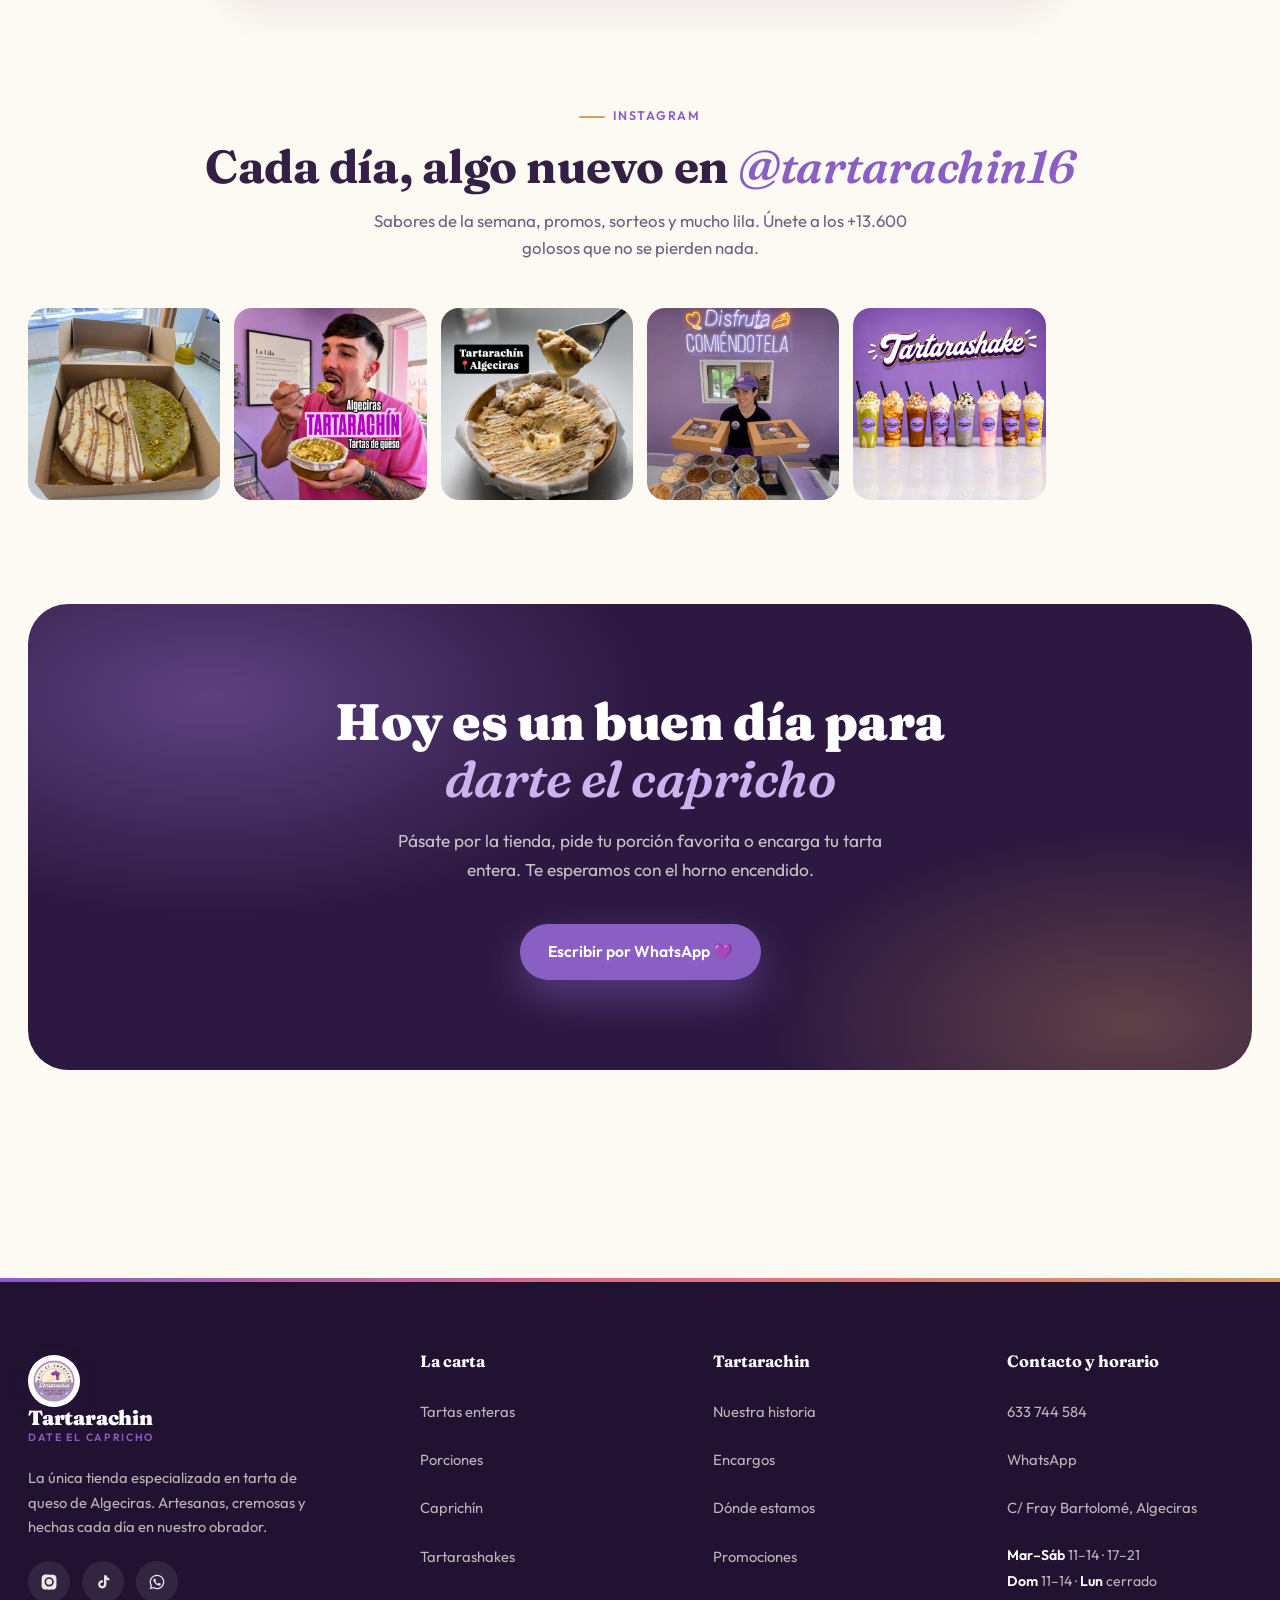
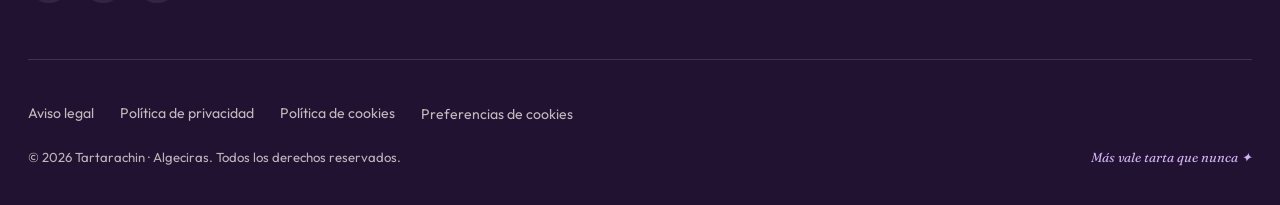
==== commit d70c6322: "Add files via upload" ====
--- a/index.html
+++ b/index.html
@@ -669,6 +669,13 @@
 .cart-close{background:none;border:none;font-size:1.3rem;cursor:pointer;color:var(--tinta-suave);line-height:1;padding:4px 6px;border-radius:50%;transition:.2s}
 .cart-close:hover{color:var(--berenjena);background:rgba(44,24,64,.07)}
 .cart-items{flex:1;overflow-y:auto;padding:6px 24px}
+/* el fondo no se mueve mientras hay un panel abierto (iOS incluido) */
+body.sin-scroll{position:fixed;left:0;right:0;width:100%;overflow:hidden}
+/* los paneles con scroll propio no arrastran la página de detrás */
+.cart-items,.sabor-body,.nav-links.open{
+  overscroll-behavior:contain;-webkit-overflow-scrolling:touch;touch-action:pan-y;
+}
+.cart-drawer,.sabor-modal{overscroll-behavior:contain}
 
 /* --- estado vacío --- */
 .cart-empty{display:flex;flex-direction:column;align-items:center;text-align:center;padding:54px 10px 40px;gap:8px}
@@ -852,7 +859,7 @@
   .hero-sub{font-size:1rem;margin:14px 0 24px}
   .hero-actions{gap:10px;margin-bottom:30px}
   .hero-actions .btn{flex:1 1 100%;justify-content:center}
-  .hero-proof{display:grid;grid-template-columns:repeat(3,1fr);gap:10px}
+  .hero-proof{display:grid;grid-template-columns:repeat(3,1fr);gap:10px;text-align:center}
   .proof b{font-size:1.28rem}
   .proof span{font-size:.75rem;line-height:1.3;display:block}
   .float-chip{transform:scale(.82);transform-origin:center}
@@ -925,6 +932,10 @@
     padding:4px 18px 12px;margin:0 -18px;scrollbar-width:none;
   }
   .rev-grid::-webkit-scrollbar{display:none}
+  /* el carrusel no lleva animación de entrada: chocaba con el scroll-snap */
+  .rev-grid.reveal,.rev-grid .reveal,.rev{
+    opacity:1!important;transform:none!important;transition:none!important;transition-delay:0s!important;
+  }
   .rev{scroll-snap-align:center;padding:24px 22px 20px;border-radius:20px;gap:14px}
   .rev:hover{transform:none}
   .rev::before{font-size:5rem;top:6px;right:18px}
@@ -1099,14 +1110,14 @@
 
   /* bloque inferior */
   .nav-links.open .nav-extra{display:block;border-bottom:none;padding-top:clamp(12px,2.4vh,26px)}
-  .nav-cta-wa{
-    display:flex!important;align-items:center;justify-content:center;gap:11px;
+  .nav-links.open .nav-cta-wa{
+    display:flex!important;align-items:center!important;justify-content:center;gap:11px;
     background:#25d366;color:#fff!important;border-radius:999px;
     font-family:'Outfit',sans-serif!important;font-size:1rem!important;font-weight:600!important;
     padding:clamp(11px,1.7vh,15px) 22px!important;box-shadow:0 14px 30px rgba(37,211,102,.32);
   }
-  .nav-cta-wa::before{display:none}
-  .nav-cta-wa svg{width:20px;height:20px;fill:#fff;flex-shrink:0}
+  .nav-links.open .nav-cta-wa::before{display:none}
+  .nav-links.open .nav-cta-wa svg{width:20px;height:20px;fill:#fff;flex-shrink:0}
   .nav-meta{
     display:flex;flex-direction:column;align-items:center;gap:clamp(4px,.9vh,8px);
     margin-top:clamp(10px,1.9vh,20px);text-align:center;
@@ -1130,16 +1141,15 @@
     display:flex;justify-content:center;align-items:center;
     gap:12px;margin-top:clamp(11px,2vh,22px);
   }
-  .nav-social a{
+  .nav-links.open .nav-social a{
     width:clamp(38px,5.2vh,44px);height:clamp(38px,5.2vh,44px);
     border-radius:50%;padding:0!important;margin:0!important;flex:0 0 auto;
     background:rgba(253,249,243,.1);border:1px solid rgba(253,249,243,.18);
-    display:grid!important;place-items:center;
+    display:grid!important;place-items:center!important;
   }
   /* ningún elemento del bloque inferior lleva la numeración 01, 02… */
   .nav-links.open .nav-extra a::before{content:none!important;display:none!important;min-width:0!important}
-  .nav-social svg{width:20px;height:20px;fill:none;stroke:#fff;stroke-width:1.7}
-  .nav-social svg.ns-solid{fill:#fff;stroke:none}
+  .nav-social svg{width:clamp(17px,2.4vh,20px);height:clamp(17px,2.4vh,20px);fill:#fff;stroke:none;display:block}
 
   /* móvil en horizontal o pantallas muy bajas: se compacta aún más */
   @media (max-height:500px){
@@ -1569,8 +1579,8 @@
           <span>Calle Fray Bartolomé · frente al Juzgado</span>
         </div>
         <div class="nav-social">
-          <a href="https://www.instagram.com/tartarachin16/" target="_blank" rel="noopener" aria-label="Instagram"><svg viewBox="0 0 24 24"><rect x="3.2" y="3.2" width="17.6" height="17.6" rx="5.2"/><circle cx="12" cy="12" r="4.1"/><circle cx="17.2" cy="6.8" r="1.1" fill="currentColor" stroke="none"/></svg></a>
-          <a href="https://www.tiktok.com/@tartarachin16" target="_blank" rel="noopener" aria-label="TikTok"><svg class="ns-solid" viewBox="0 0 24 24"><path d="M16.6 3c.4 2.1 1.8 3.6 3.9 3.9v3c-1.5 0-2.8-.5-3.9-1.3v6.1c0 3.5-2.4 5.8-5.6 5.8-3 0-5.5-2.4-5.5-5.5 0-3.3 3-5.9 6.5-5.3v3.1c-.4-.1-.8-.2-1.2-.2-1.4 0-2.5 1.1-2.5 2.5s1.1 2.5 2.5 2.5c1.5 0 2.6-1.1 2.6-2.8V3h3.2z"/></svg></a>
+          <a href="https://www.instagram.com/tartarachin16/" target="_blank" rel="noopener" aria-label="Instagram"><svg viewBox="0 0 24 24"><path d="M12 2.2c3.2 0 3.6 0 4.9.1 1.2.1 1.9.2 2.3.4.6.2 1 .5 1.4.9.4.4.7.8.9 1.4.2.4.4 1.1.4 2.3.1 1.3.1 1.7.1 4.9s0 3.6-.1 4.9c-.1 1.2-.2 1.9-.4 2.3-.2.6-.5 1-.9 1.4-.4.4-.8.7-1.4.9-.4.2-1.1.4-2.3.4-1.3.1-1.7.1-4.9.1s-3.6 0-4.9-.1c-1.2-.1-1.9-.2-2.3-.4-.6-.2-1-.5-1.4-.9-.4-.4-.7-.8-.9-1.4-.2-.4-.4-1.1-.4-2.3C2.2 15.6 2.2 15.2 2.2 12s0-3.6.1-4.9c.1-1.2.2-1.9.4-2.3.2-.6.5-1 .9-1.4.4-.4.8-.7 1.4-.9.4-.2 1.1-.4 2.3-.4 1.3-.1 1.7-.1 4.9-.1m0 3.6a6.2 6.2 0 1 0 0 12.4 6.2 6.2 0 0 0 0-12.4m0 10.2a4 4 0 1 1 0-8 4 4 0 0 1 0 8m6.4-10.4a1.4 1.4 0 1 1-2.8 0 1.4 1.4 0 0 1 2.8 0"/></svg></a>
+          <a href="https://www.tiktok.com/@tartarachin16" target="_blank" rel="noopener" aria-label="TikTok"><svg viewBox="0 0 24 24"><path d="M16.6 3c.4 2.1 1.8 3.6 3.9 3.9v3c-1.5 0-2.8-.5-3.9-1.3v6.1c0 3.5-2.4 5.8-5.6 5.8-3 0-5.5-2.4-5.5-5.5 0-3.3 3-5.9 6.5-5.3v3.1c-.4-.1-.8-.2-1.2-.2-1.4 0-2.5 1.1-2.5 2.5s1.1 2.5 2.5 2.5c1.5 0 2.6-1.1 2.6-2.8V3h3.2z"/></svg></a>
         </div>
       </li>
     </ul>
@@ -2253,10 +2263,10 @@
   const open=navLinks.classList.toggle('open');
   burger.setAttribute('aria-expanded',open?'true':'false');
   document.body.classList.toggle('menu-open',open);
-  if(open){pintaEstado();navLinks.querySelector('a').focus({preventScroll:true})}
-  else burger.focus();
+  if(open){bloquearFondo();pintaEstado();navLinks.querySelector('a').focus({preventScroll:true})}
+  else{liberarFondo();burger.focus()}
 });
-navLinks.querySelectorAll('a').forEach(a=>a.addEventListener('click',()=>{navLinks.classList.remove('open');burger.setAttribute('aria-expanded','false');document.body.classList.remove('menu-open')}));
+navLinks.querySelectorAll('a').forEach(a=>a.addEventListener('click',()=>{if(!navLinks.classList.contains('open'))return;navLinks.classList.remove('open');burger.setAttribute('aria-expanded','false');document.body.classList.remove('menu-open');liberarFondo()}));
 
 // Tabs carta
 document.querySelectorAll('.tab').forEach(tab=>{
@@ -2321,6 +2331,23 @@
 const fmt=n=>n.toFixed(2).replace('.',',')+' €';
 // --- gestión de foco para diálogos (carrito y popup de sabores) ---
 const FOCUSABLE='a[href],button:not([disabled]),input,select,textarea,[tabindex]:not([tabindex="-1"])';
+// --- bloqueo del scroll de fondo (iOS necesita position:fixed, con overflow no basta) ---
+let bloqueos=0,posGuardada=0;
+function bloquearFondo(){
+  if(bloqueos++>0)return;
+  posGuardada=window.scrollY||window.pageYOffset||0;
+  document.body.style.top=-posGuardada+'px';
+  document.body.classList.add('sin-scroll');
+}
+function liberarFondo(){
+  if(bloqueos===0||--bloqueos>0)return;
+  document.body.classList.remove('sin-scroll');
+  document.body.style.top='';
+  const prev=document.documentElement.style.scrollBehavior;
+  document.documentElement.style.scrollBehavior='auto';
+  window.scrollTo(0,posGuardada);
+  document.documentElement.style.scrollBehavior=prev;
+}
 let lastFocused=null;
 function trapFocus(box,e){
   if(e.key!=='Tab')return;
@@ -2334,13 +2361,13 @@
   lastFocused=document.activeElement;
   cartDrawer.classList.add('open');cartOverlay.classList.add('open');
   cartDrawer.setAttribute('aria-hidden','false');
-  document.body.style.overflow='hidden';
+  bloquearFondo();
   (cartDrawer.querySelector(FOCUSABLE)||cartDrawer).focus();
 };
 const closeCart=()=>{
   cartDrawer.classList.remove('open');cartOverlay.classList.remove('open');
   cartDrawer.setAttribute('aria-hidden','true');
-  document.body.style.overflow='';
+  liberarFondo();
   if(lastFocused)lastFocused.focus();
 };
 cartDrawer.addEventListener('keydown',e=>trapFocus(cartDrawer,e));
@@ -2501,7 +2528,7 @@
   lastFocused=document.activeElement;
   saborOverlay.classList.add('open');
   saborOverlay.setAttribute('aria-hidden','false');
-  document.body.style.overflow='hidden';
+  bloquearFondo();
   document.getElementById('saborClose').focus();
 }
 function renderMinis(){
@@ -2544,7 +2571,7 @@
   if(!saborOverlay.classList.contains('open'))return;
   saborOverlay.classList.remove('open');
   saborOverlay.setAttribute('aria-hidden','true');
-  document.body.style.overflow='';
+  liberarFondo();
   if(lastFocused)lastFocused.focus();
 }
 saborOverlay.addEventListener('keydown',e=>trapFocus(saborOverlay,e));
@@ -2554,7 +2581,7 @@
   if(e.key!=='Escape')return;
   if(saborOverlay.classList.contains('open')){closeSaborModal();return}
   if(cartDrawer.classList.contains('open')){closeCart();return}
-  if(navLinks.classList.contains('open')){navLinks.classList.remove('open');burger.setAttribute('aria-expanded','false');document.body.classList.remove('menu-open');burger.focus()}
+  if(navLinks.classList.contains('open')){navLinks.classList.remove('open');burger.setAttribute('aria-expanded','false');document.body.classList.remove('menu-open');liberarFondo();burger.focus()}
 });
 saborBody.addEventListener('click',e=>{
   // --- modo "monta tu caja" (minicheesecakes) ---
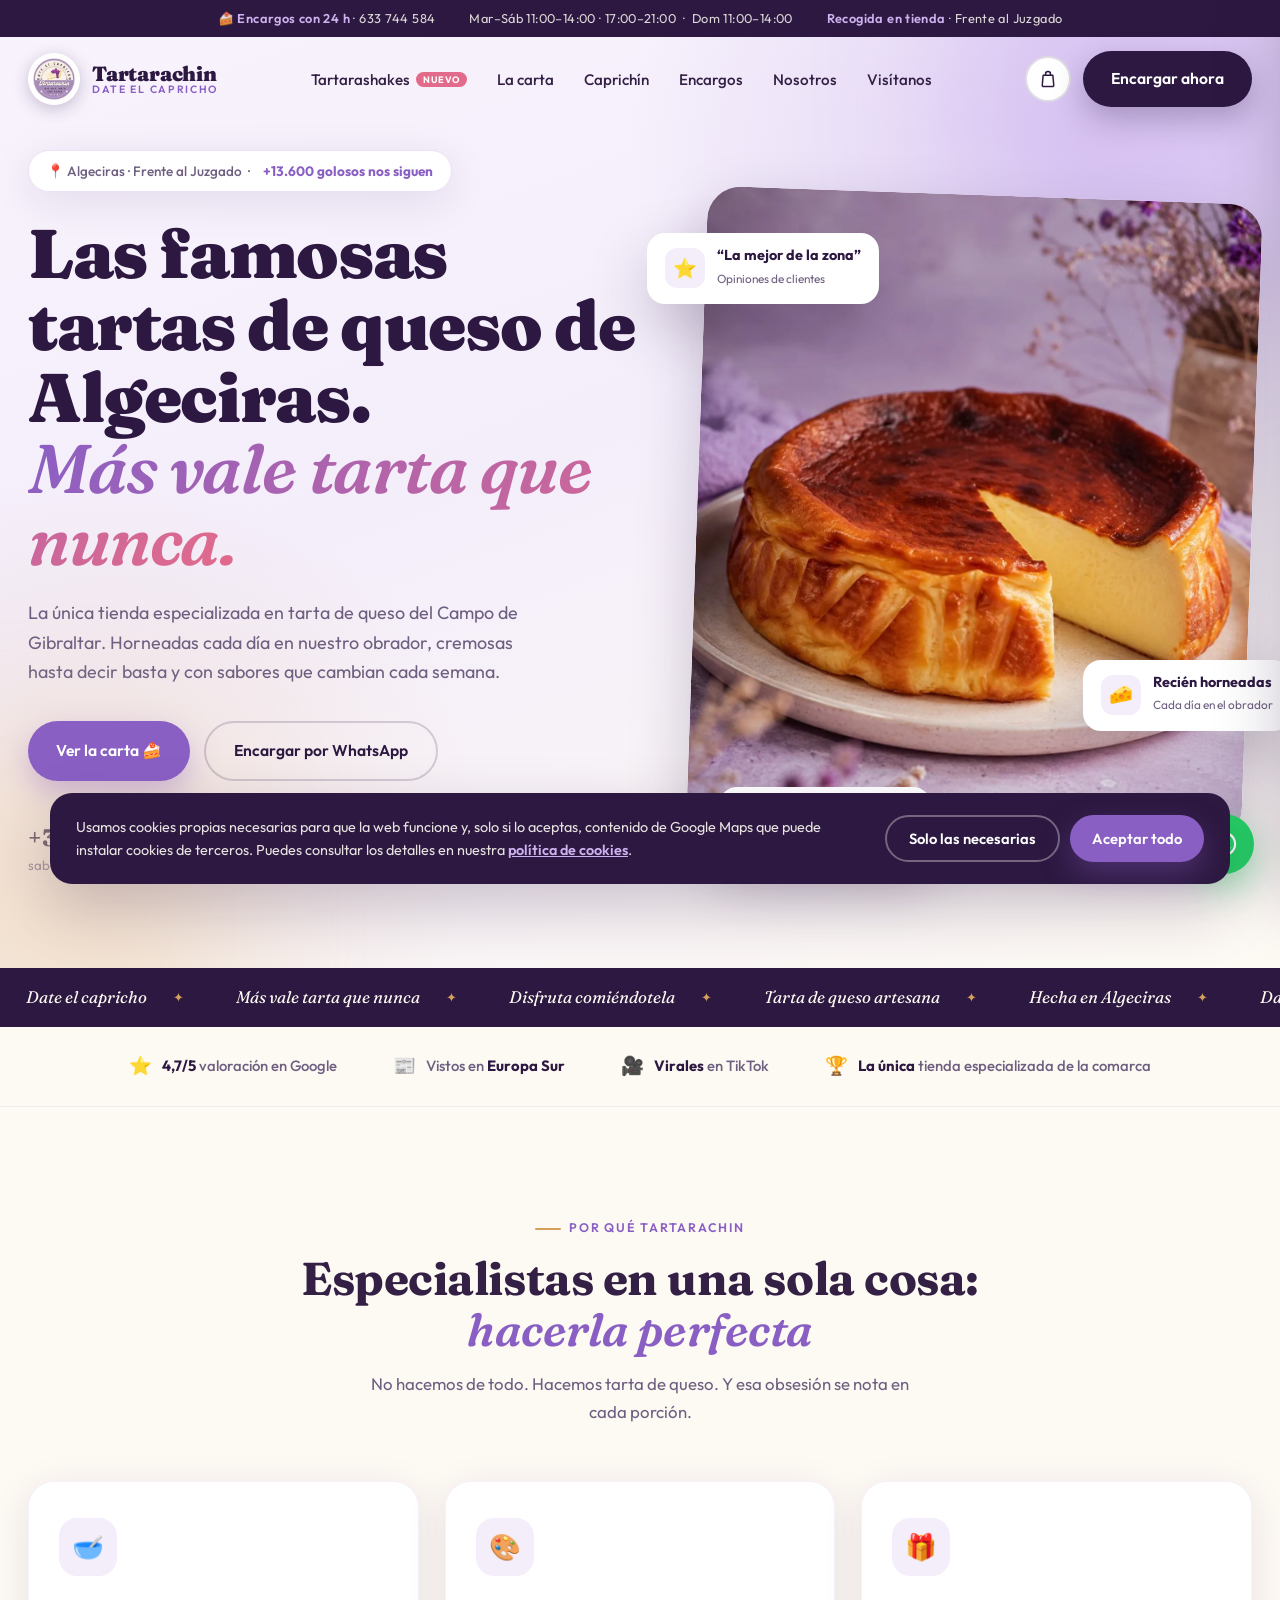
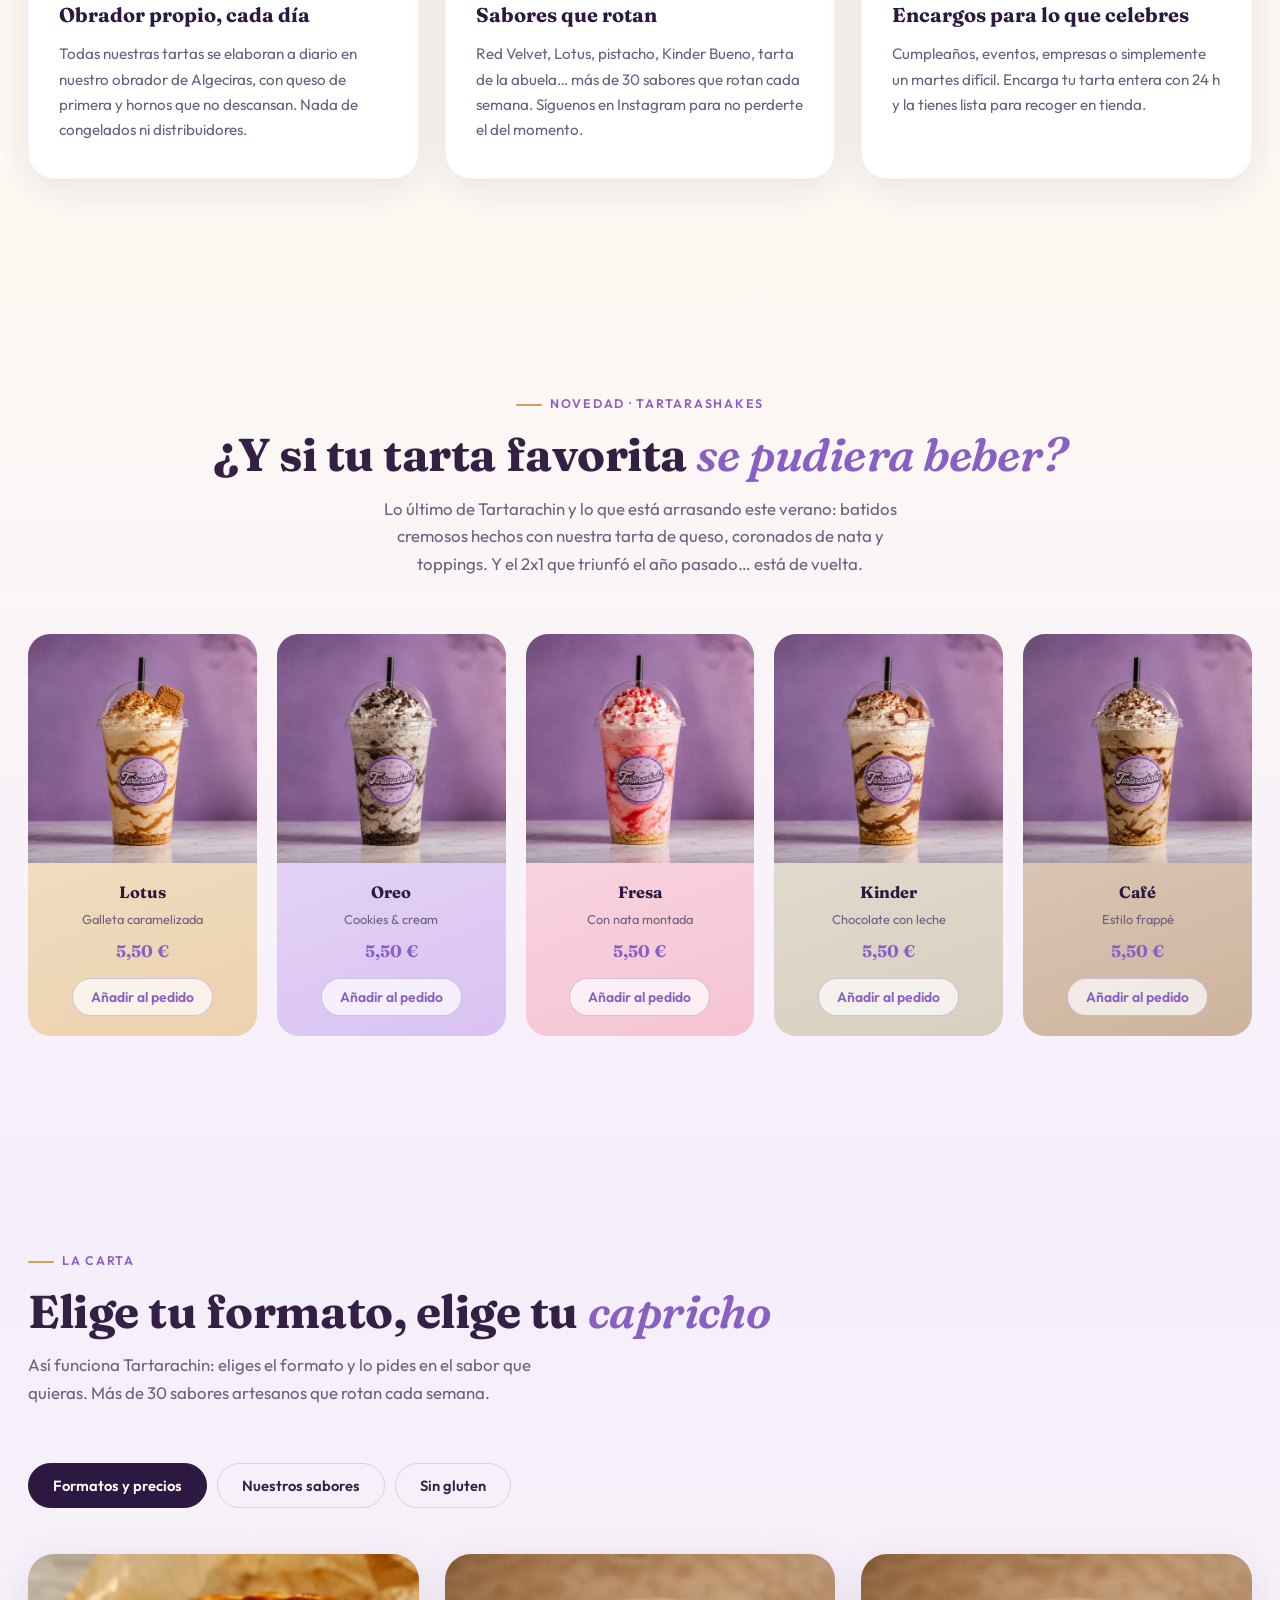
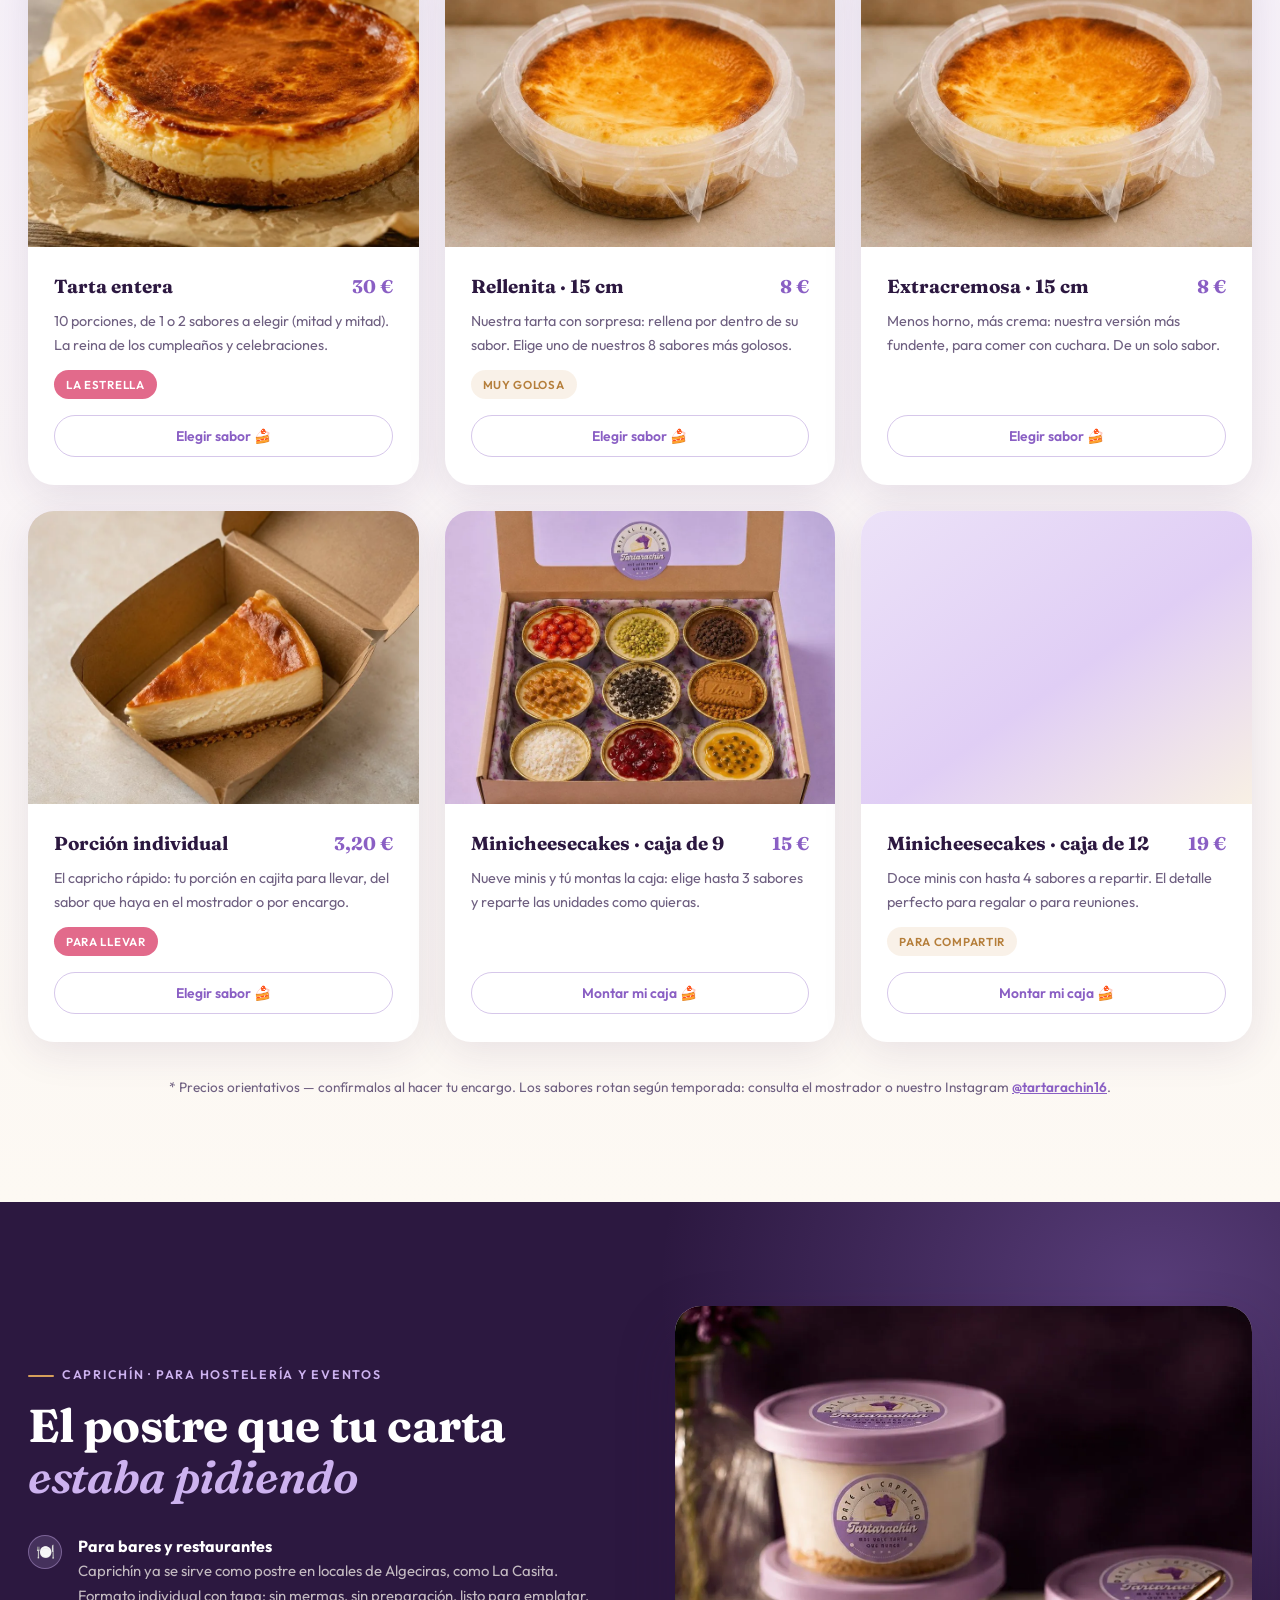
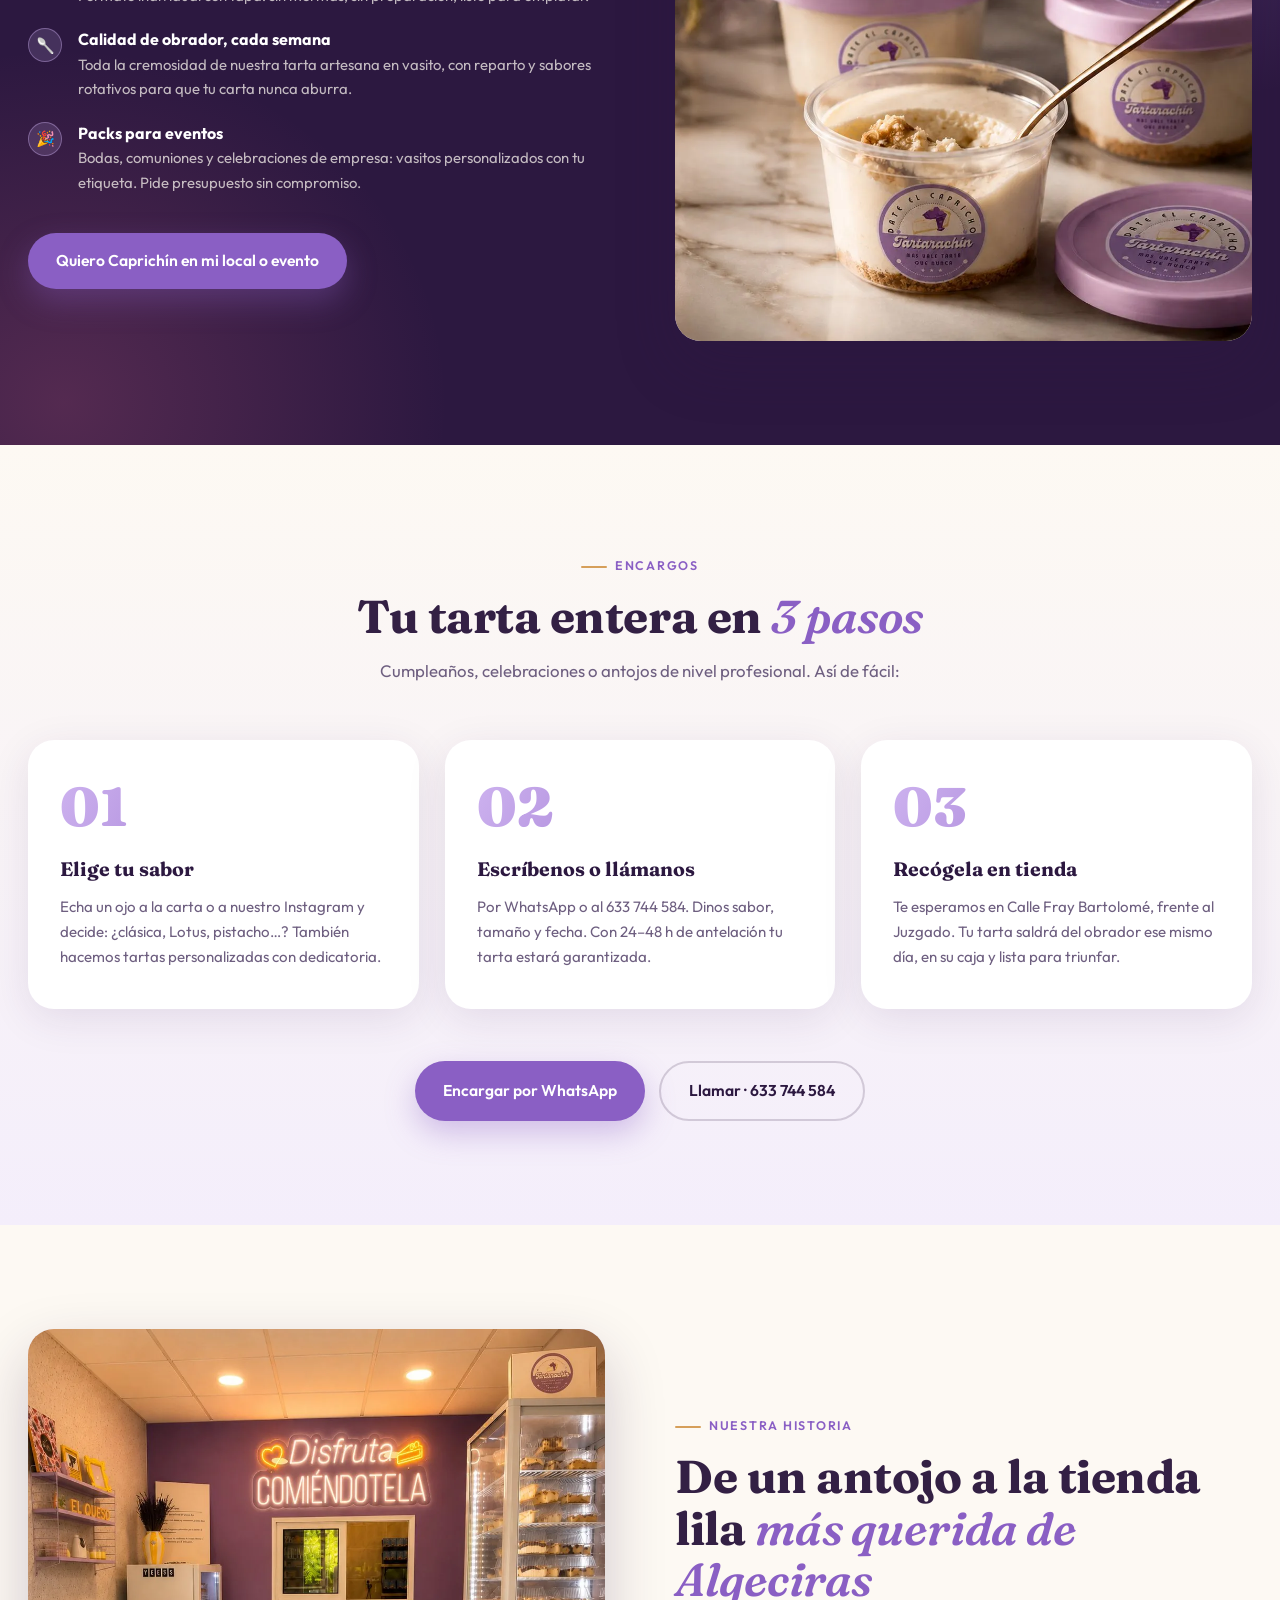
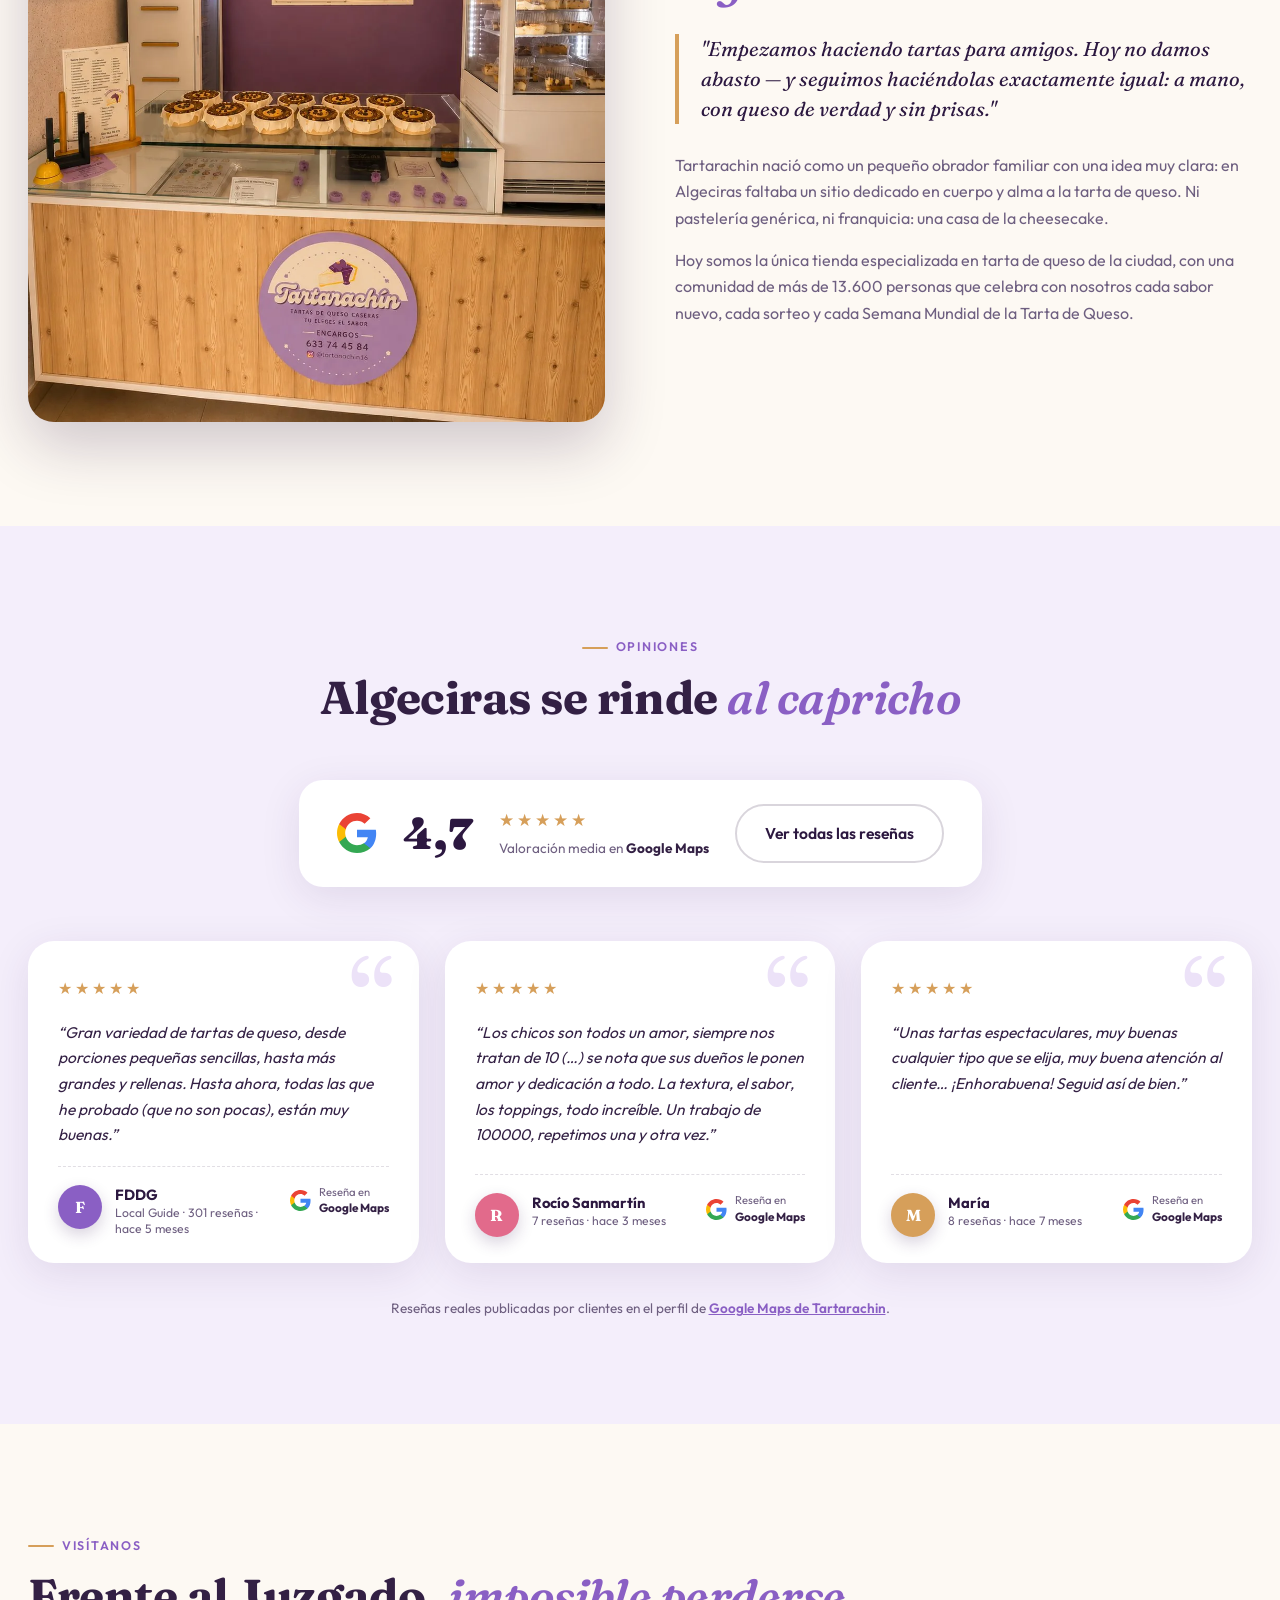
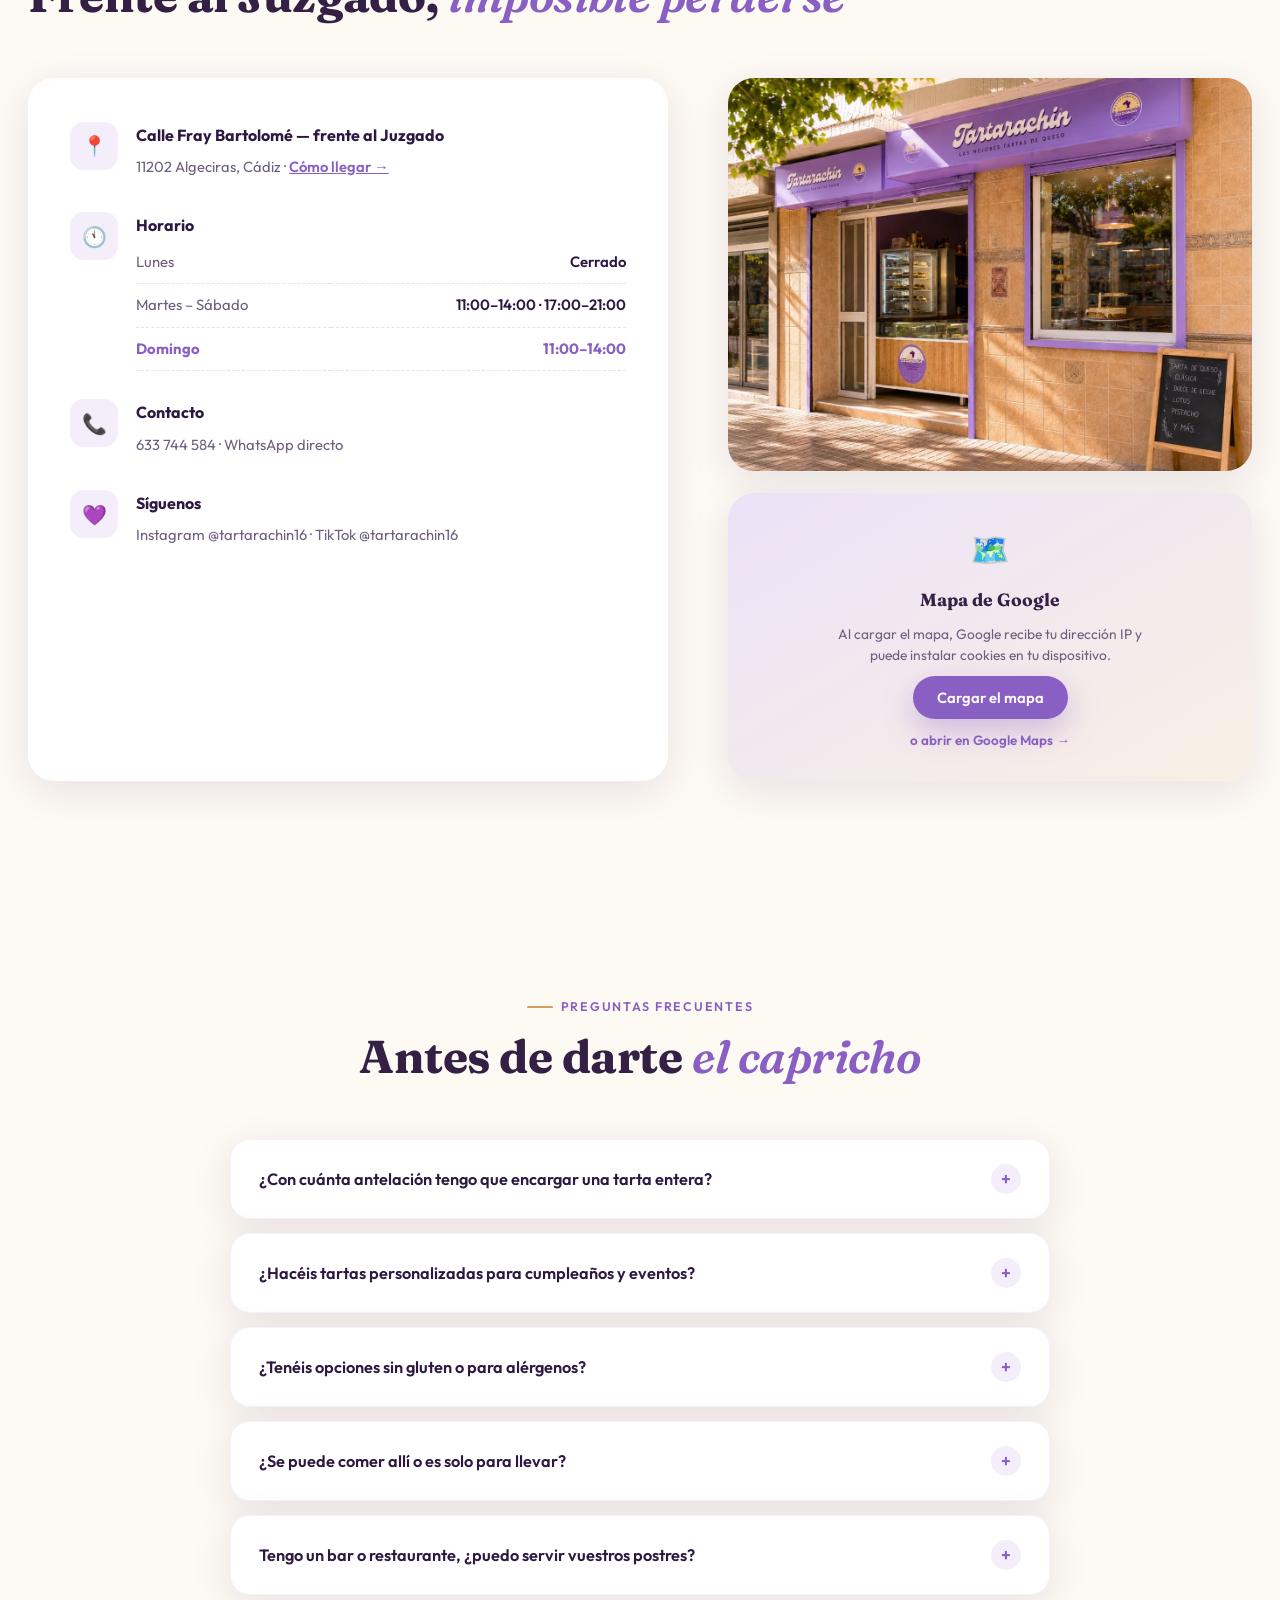
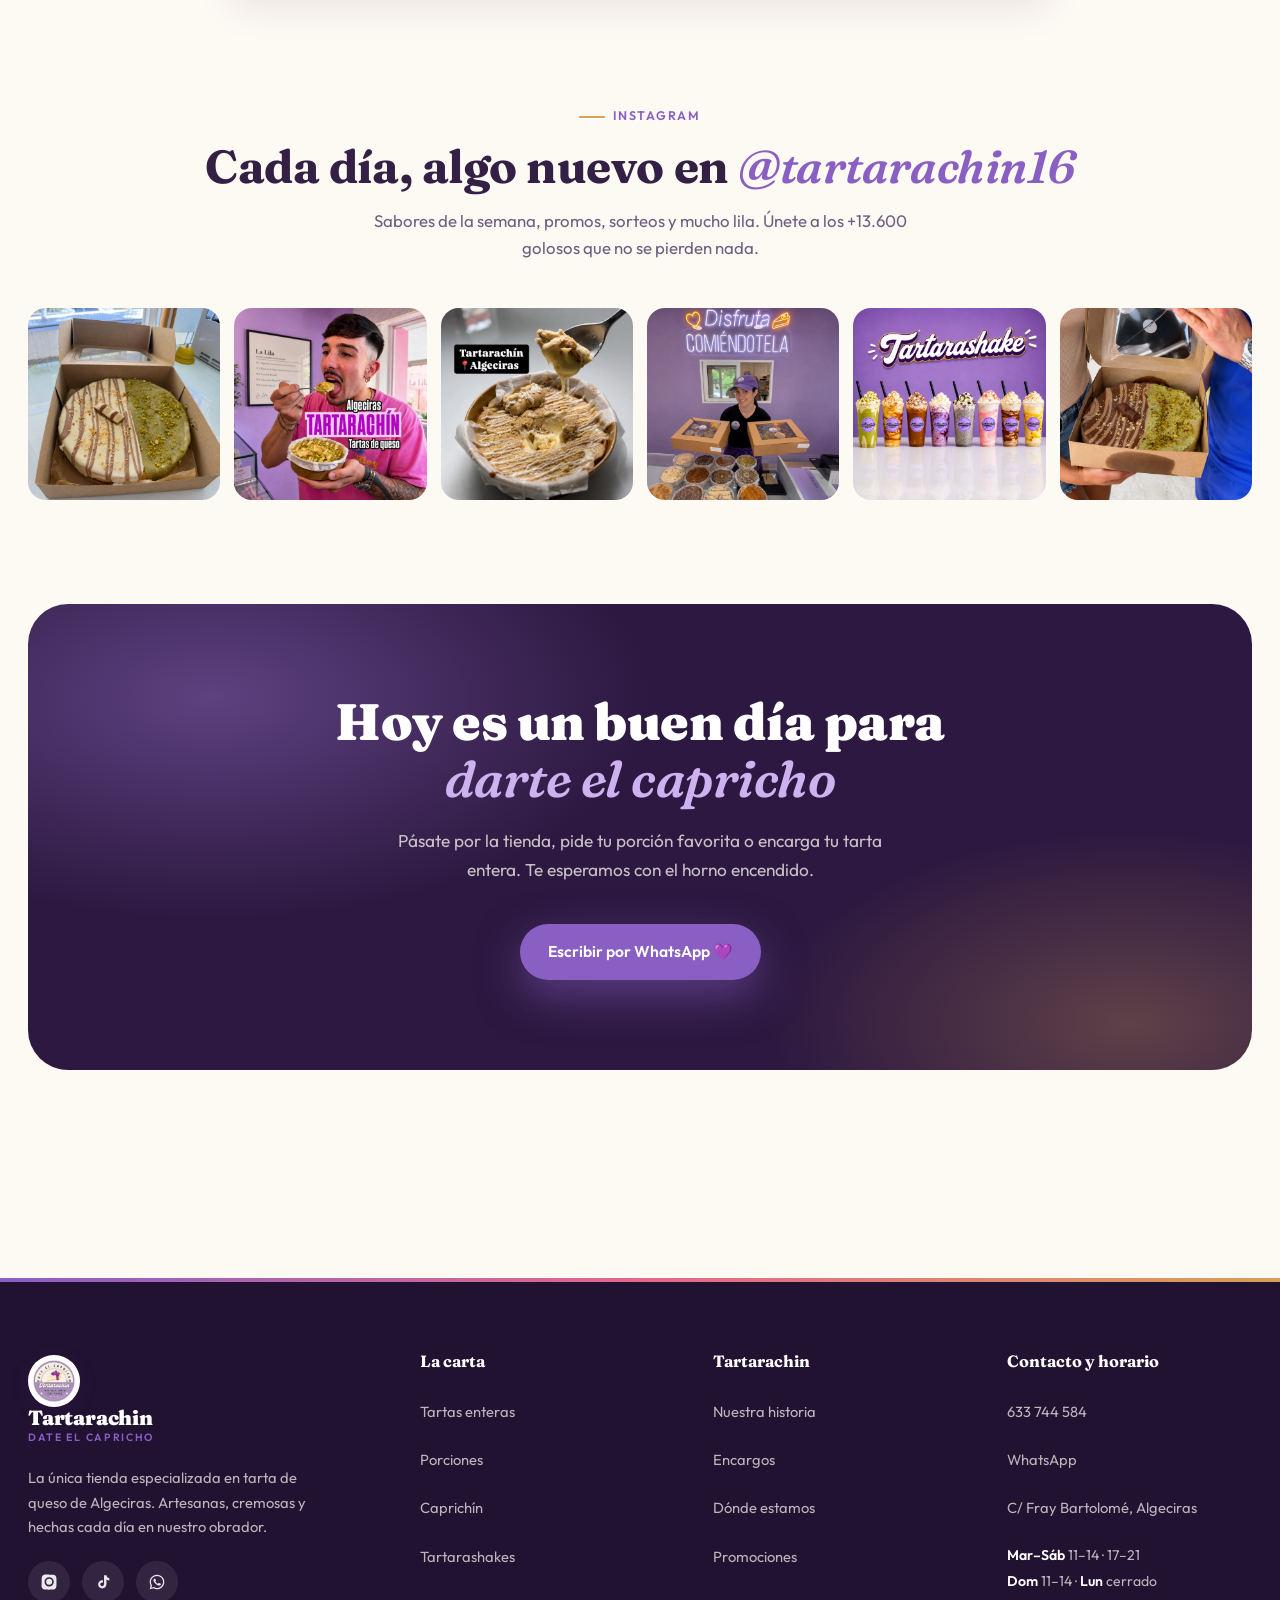
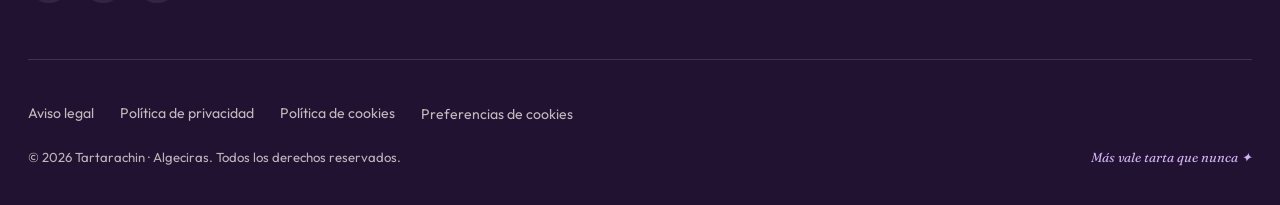
==== commit 55754310: "Add files via upload" ====
--- a/index.html
+++ b/index.html
@@ -891,6 +891,9 @@
   .dish .price{font-size:1rem}
   .dish p{font-size:.77rem;line-height:1.45}
   .dish p{display:-webkit-box;-webkit-line-clamp:3;-webkit-box-orient:vertical;overflow:hidden}
+  .dish-notice{grid-column:1 / -1}
+  .dish-notice .dish-body{padding:18px 20px}
+  .dish-notice p{display:block;-webkit-line-clamp:unset;-webkit-box-orient:initial;overflow:visible}
   .dish .badge{font-size:.6rem;padding:4px 9px;margin-top:8px}
   .dish .add-btn{margin-top:11px;padding:9px 8px;font-size:.78rem}
   .dish .badge+.add-btn{margin-top:11px}
@@ -1825,7 +1828,7 @@
             <span class="badge">Por encargo</span>
           </div>
         </article>
-        <article class="dish reveal">
+        <article class="dish reveal dish-notice">
           <div class="dish-body">
             <div class="dish-top"><h3>Importante 💜</h3></div>
             <p>Nuestras opciones sin gluten se elaboran con todo el cuidado, pero el obrador también trabaja con harinas, huevo, lácteos y frutos secos. Si tienes celiaquía o alergias, cuéntanoslo al encargar y te informamos con detalle.</p>
